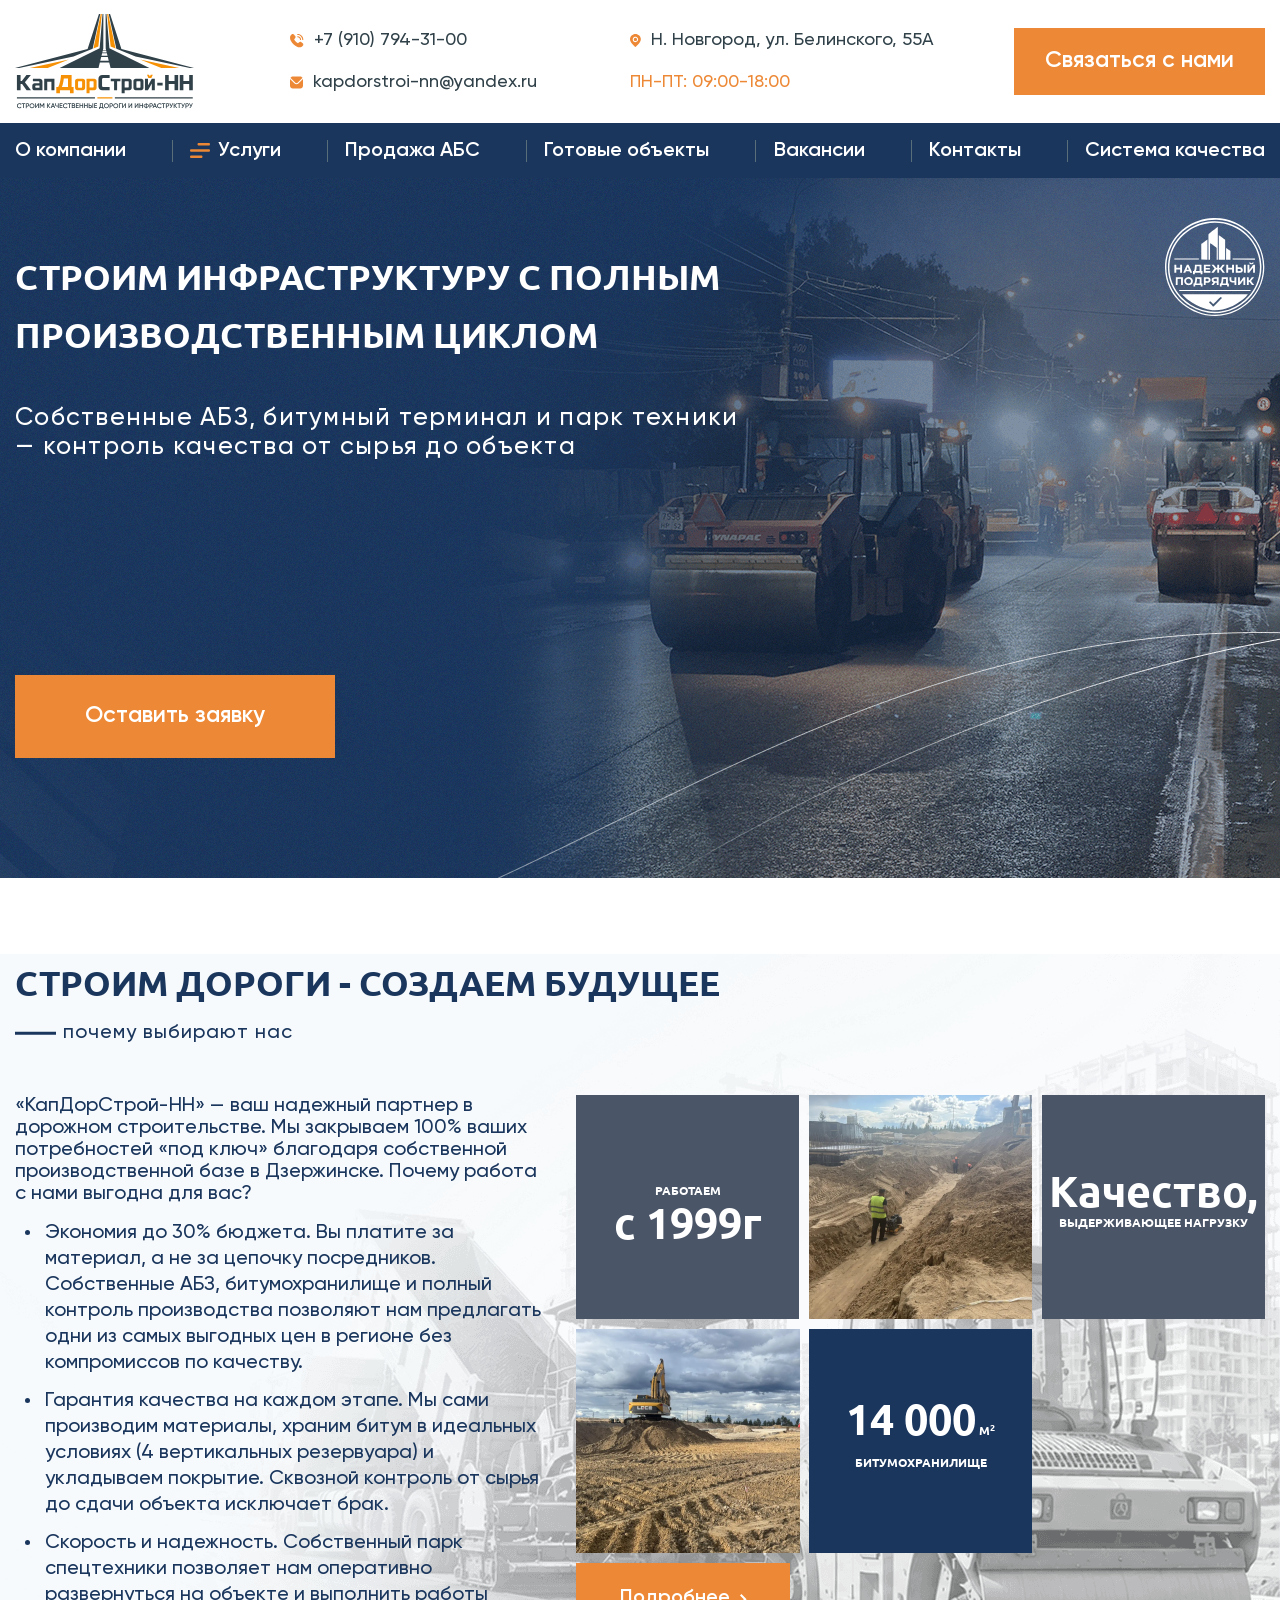
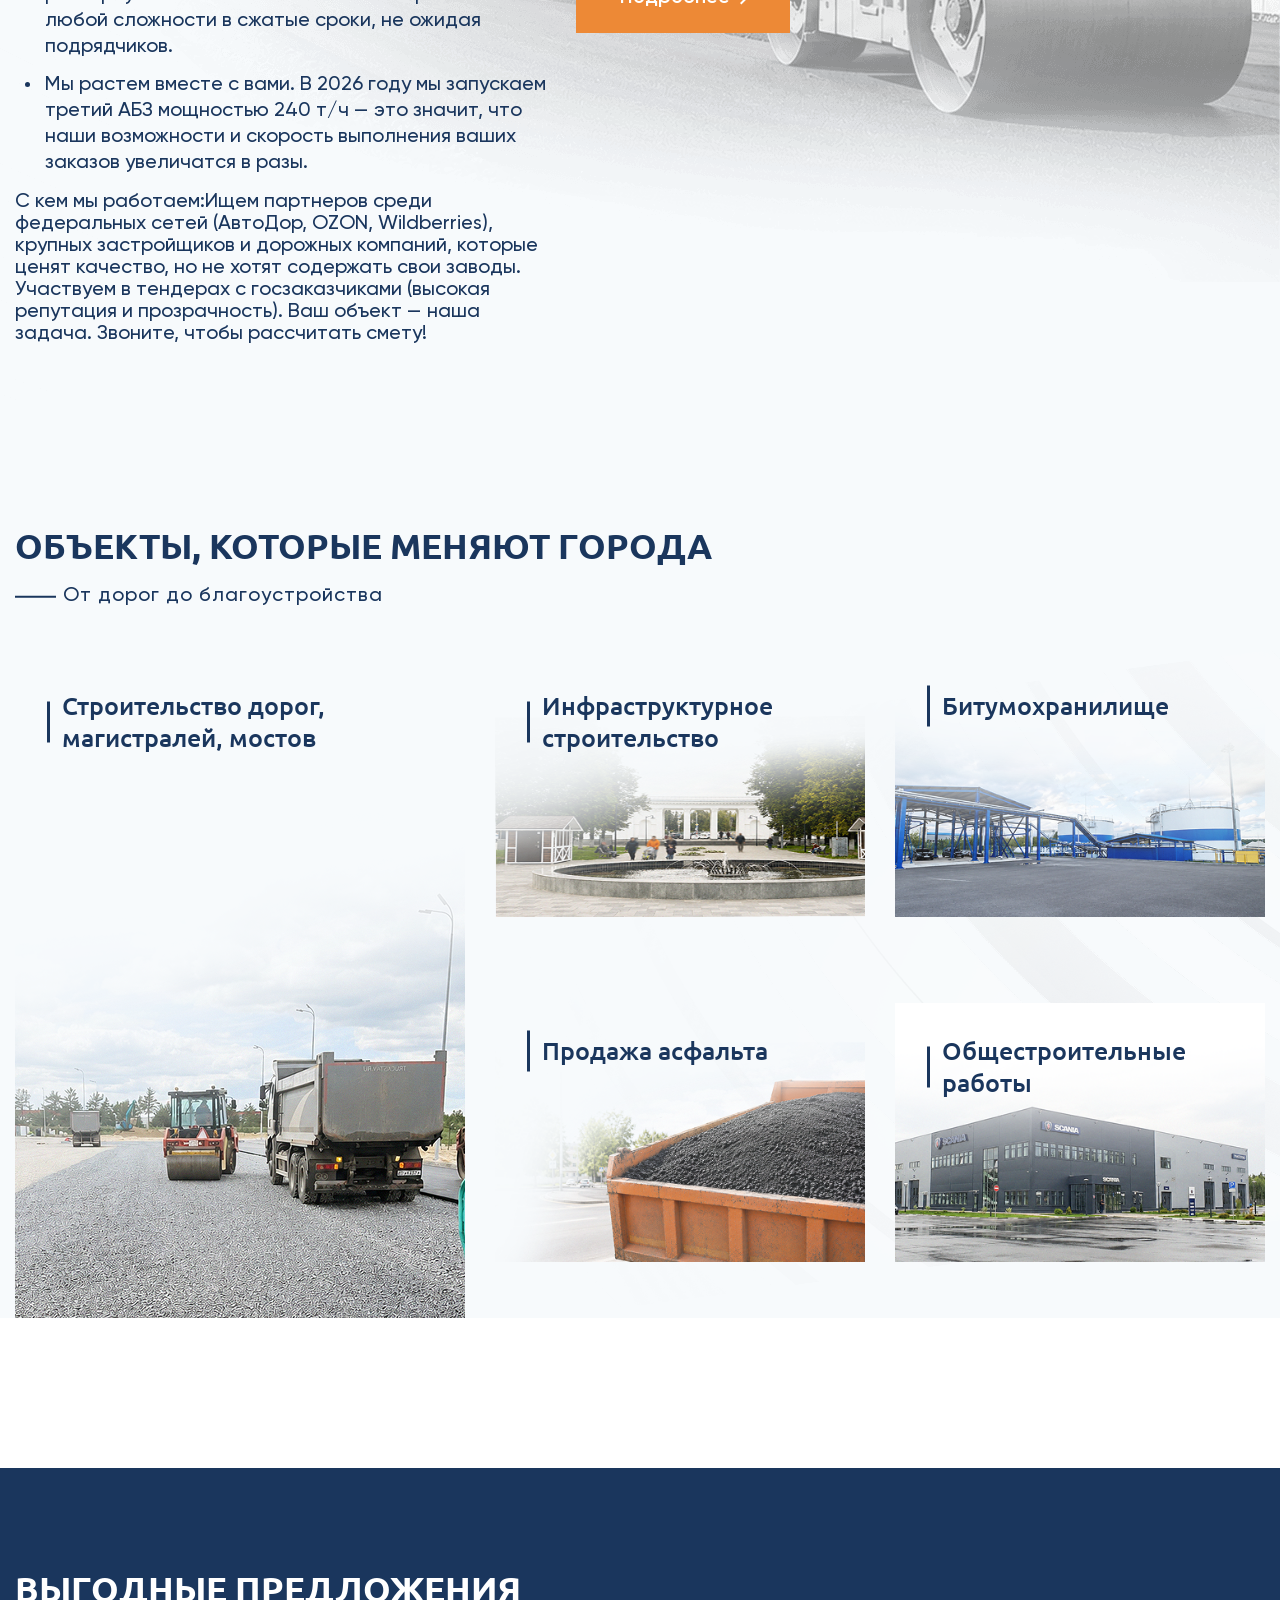
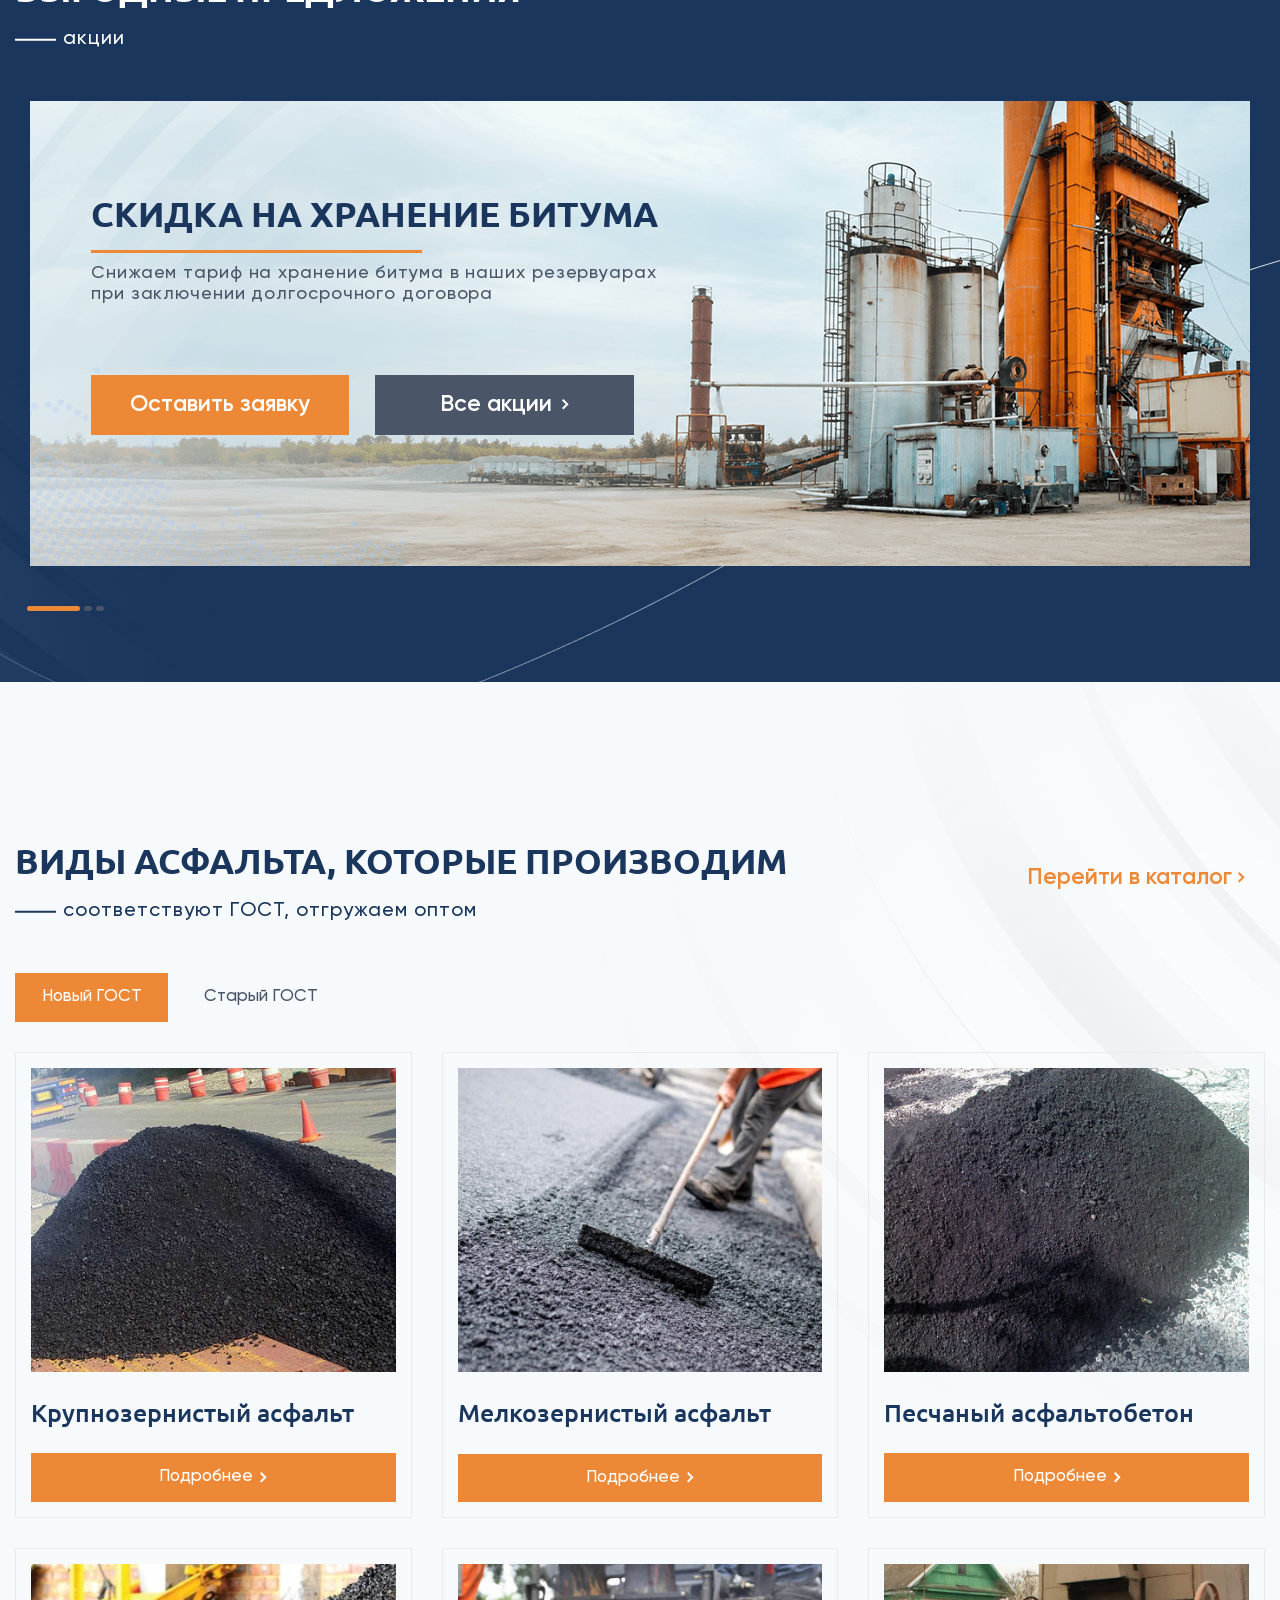
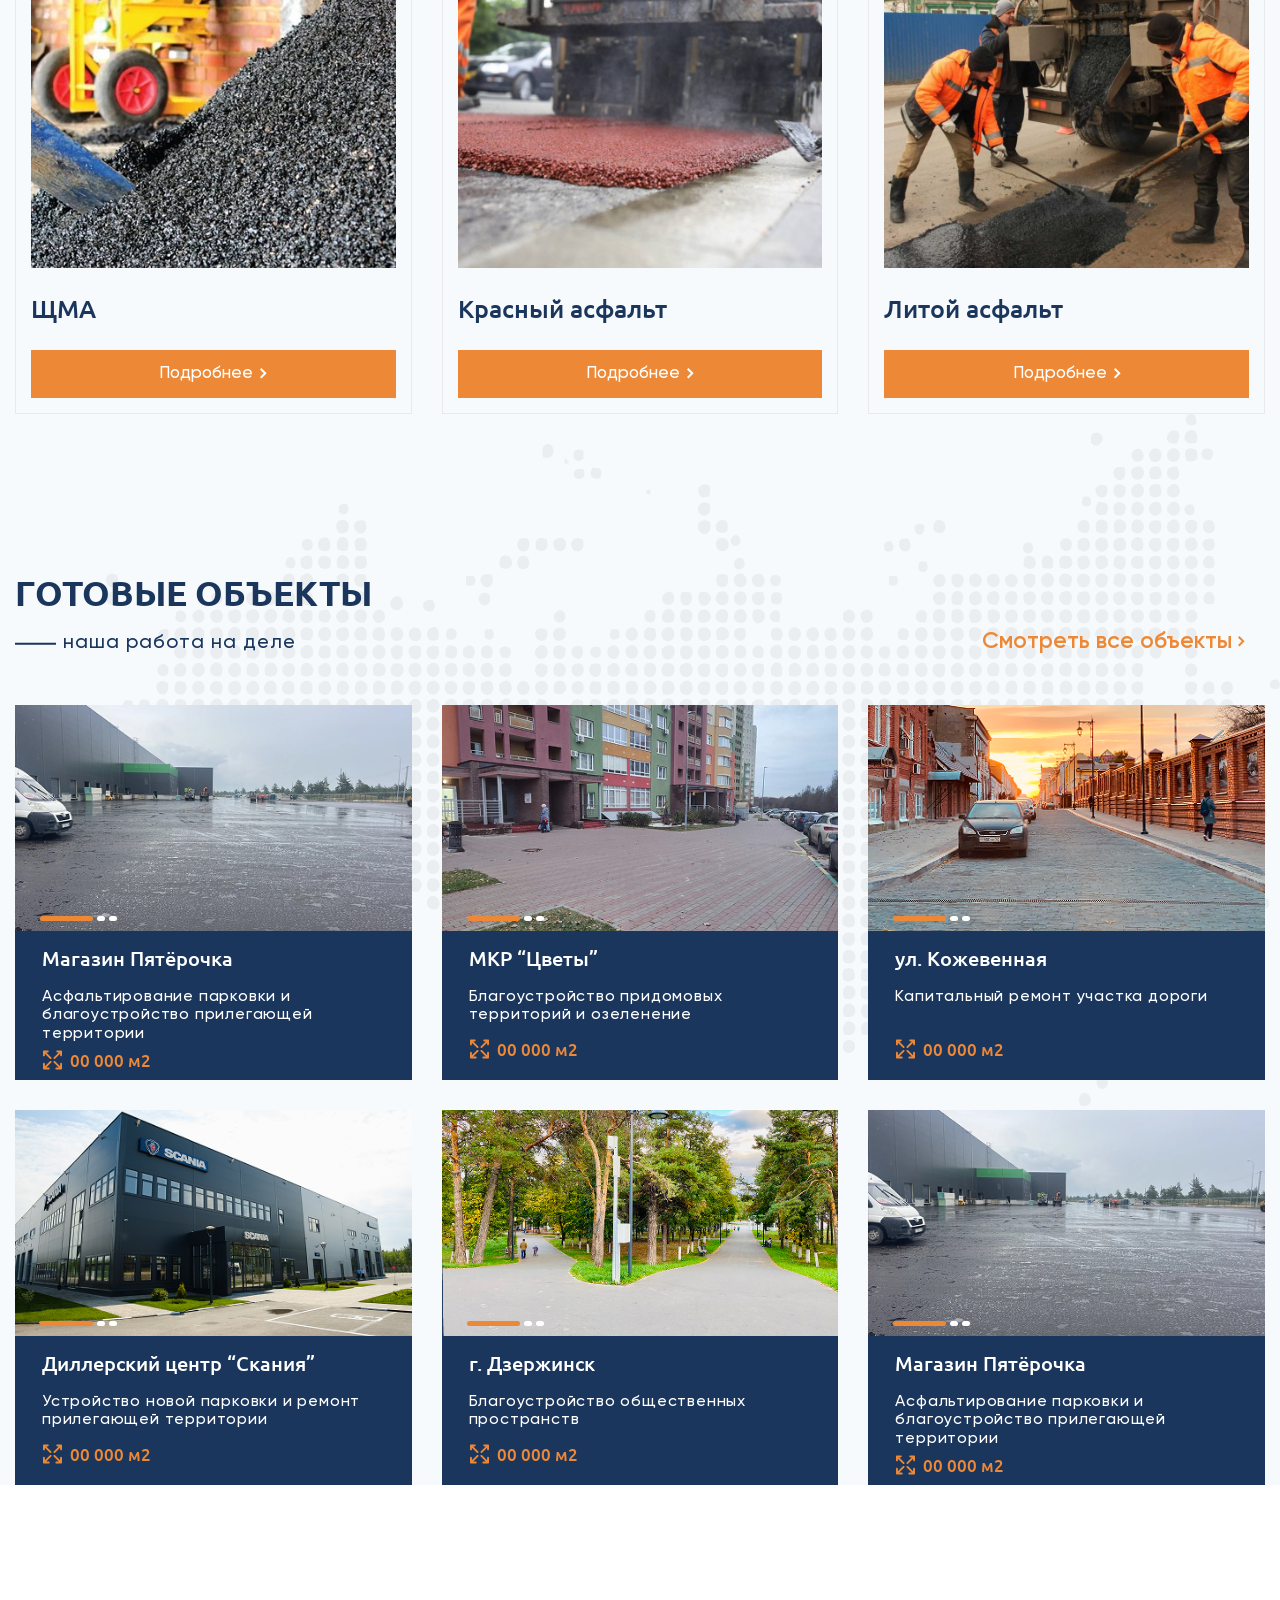
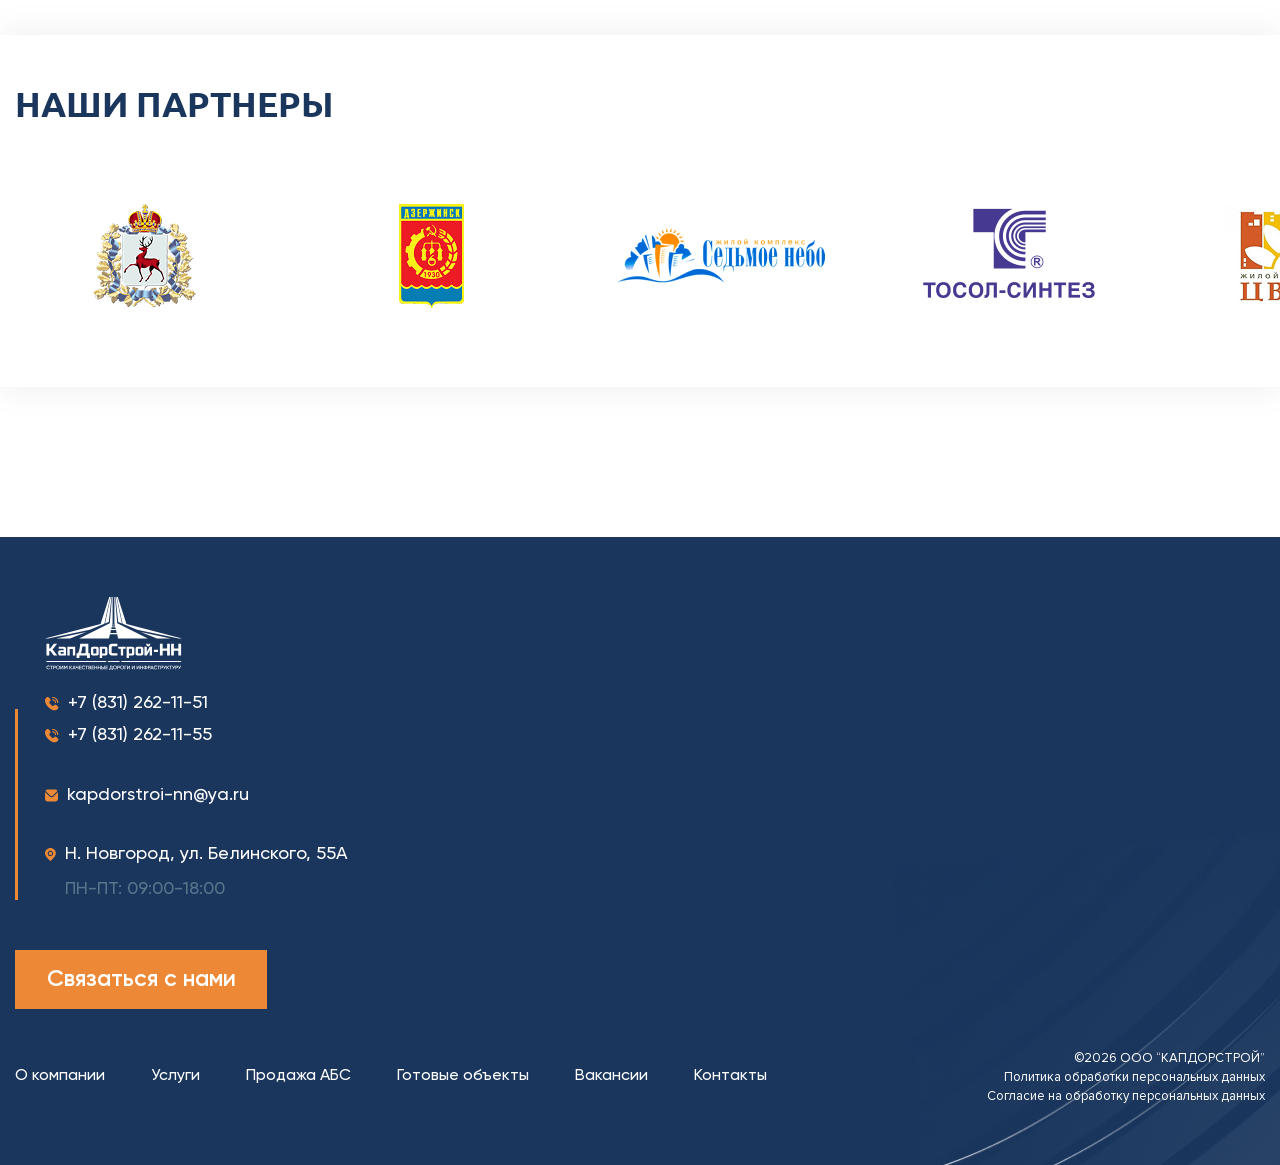
==== index.html @ d2d362d5 "Added switch tabs" ====
<!DOCTYPE html>
<html lang="ru">

<head>
    <meta http-equiv="content-type" content="text/html; charset=utf-8">
    <meta http-equiv="X-UA-Compatible" content="IE=edge">
    <meta name="viewport" content="width=device-width, initial-scale=1">
    <jdoc:include type="head" />
    <!-- <link rel="shortcut icon" type="image/x-icon" href=""> -->
    <link type="text/css" href="css/bootstrap.css" rel="stylesheet">
    <link type="text/css" href="css/normalize.css" rel="stylesheet">
    <link type="text/css" href="css/slick.css" rel="stylesheet">
    <link type="text/css" href="css/style.css" rel="stylesheet">
    <script src="https://ajax.googleapis.com/ajax/libs/jquery/1.11.3/jquery.min.js"></script>
    <script type="text/javascript" src="javascript/slider.js"></script>
    <script type="text/javascript" src="javascript/slick.min.js"></script>
</head>

<body>
    <div class="wrapper">
        <div class="all_cnt">
            <header>
                <div class="headerTop">
                    <div class="container">
                        <div class="headerInner">
                            <div class="headerLeft">
                                <a href="/">
                                    <img src="./images/svg/headerLogo.svg" alt="">
                                </a>
                            </div>

                            <div class="headerRight">
                                <div class="headerContactTabs">
                                    <div class="headerContactTab">
                                        <img src="./images/svg/phone.svg" alt=""> 

                                        <a href="tel:+79107943100">                                        
                                            +7 (910) 794-31-00
                                        </a>
                                    </div>

                                    <div class="headerContactTab">
                                        <img src="./images/svg/mark.svg" alt=""> 
                                        
                                        Н. Новгород, ул. Белинского, 55А
                                    </div>

                                    <div class="headerContactTab">
                                        <img src="./images/svg/email.svg" alt=""> 

                                        <a href="mailto:kapdorstroi-nn@yandex.ru">
                                            kapdorstroi-nn@yandex.ru
                                        </a>
                                    </div>

                                    <div class="headerContactTab headerContactTabTimes">
                                        ПН-ПТ: 09:00-18:00
                                    </div>
                                </div>

                                <div class="headerGetContactBtn">
                                    Связаться с нами
                                </div>
                            </div>
                        </div>
                    </div>
                </div>

                <div class="headerBottom">
                    <div class="container">
                        <div class="headerLinks">
                            <div class="headerLink">
                                <a href="#">О компании</a>
                            </div>
                            
                            <div class="headerLink">
                                <img src="./images/svg/headerNav.svg" alt="">

                                <a href="#">Услуги</a>
                            </div>

                            <div class="headerLink">
                                <a href="#">Продажа АБС</a>
                            </div>

                            <div class="headerLink">
                                <a href="#">Готовые объекты</a>
                            </div>

                            <div class="headerLink">
                                <a href="#">Вакансии</a>
                            </div>

                            <div class="headerLink">
                                <a href="#">Контакты</a>
                            </div>

                            <div class="headerLink">
                                <a href="#">Система качества</a>
                            </div>
                        </div>
                    </div>
                </div>
            </header>

            <main class="main">
                <div class="mainBannerSection">
                    <div class="container">
                        <div class="mainBannerContent">
                            <div class="mainBannerLeft">
                                <div class="mainBannerLeftInfo">
                                    <div class="h1">
                                        Строим инфраструктуру с полным производственным циклом
                                    </div>

                                    <div class="mainBannerDesc">
                                        Собственные АБЗ, битумный терминал и парк техники — контроль качества от сырья до объекта
                                    </div>
                                </div>

                                <div class="mainBannerLeftContact">
                                    <div class="getContactBtn">
                                        Оставить заявку
                                    </div>
                                </div>
                            </div>

                            <div class="mainBannerRight">
                                <img src="./images/svg/reliabilityIcon.svg" alt="">
                            </div>
                        </div>
                    </div>
                </div>

                <div class="buildRoadsSection">
                    <div class="buildRoadsBg">
                        <img src="./images/buildRoadsBg.png" alt="">
                    </div>

                    <div class="container">
                        <div class="buildRoadsInner">
                            <div class="sectionHead">
                                <div class="h2">
                                    Строим дороги - создаем будущее
                                </div>

                                <div class="sectionHeadDesc">
                                    почему выбирают нас
                                </div>
                            </div>

                            <div class="buildRoadsContent">
                                <div class="buildRoadsContentLeft">
                                    <div>
                                        «КапДорСтрой-НН» — ваш надежный партнер в дорожном строительстве. Мы закрываем 100% ваших потребностей «под ключ» благодаря собственной производственной базе в Дзержинске. Почему работа с нами выгодна для вас?
                                    </div>

                                    <ul>
                                        <li>
                                            Экономия до 30% бюджета. Вы платите за материал, а не за цепочку посредников. Собственные АБЗ, битумохранилище и полный контроль производства позволяют нам предлагать одни из самых выгодных цен в регионе без компромиссов по качеству.
                                        </li>
                                        
                                        <li>
                                            Гарантия качества на каждом этапе. Мы сами производим материалы, храним битум в идеальных условиях (4 вертикальных резервуара) и укладываем покрытие. Сквозной контроль от сырья до сдачи объекта исключает брак.
                                        </li>

                                        <li>
                                            Скорость и надежность. Собственный парк спецтехники позволяет нам оперативно развернуться на объекте и выполнить работы любой сложности в сжатые сроки, не ожидая подрядчиков.
                                        </li>

                                        <li>
                                            Мы растем вместе с вами. В 2026 году мы запускаем третий АБЗ мощностью 240 т/ч — это значит, что наши возможности и скорость выполнения ваших заказов увеличатся в разы.
                                        </li>
                                    </ul>

                                    <div>
                                        С кем мы работаем:Ищем партнеров среди федеральных сетей (АвтоДор, OZON, Wildberries), крупных застройщиков и дорожных компаний, которые ценят качество, но не хотят содержать свои заводы. Участвуем в тендерах с госзаказчиками (высокая репутация и прозрачность). Ваш объект — наша задача. Звоните, чтобы рассчитать смету!
                                    </div>
                                </div>

                                <div class="buildRoadsContentRight">
                                    <div class="buildRoadsAdvantageCards">
                                        <div class="buildRoadsAdvantageCard gray">
                                            работаем

                                            <span>с 1999г</span>
                                        </div>

                                        <div class="buildRoadsAdvantageCard gray">
                                            <img src="./images/buildRoadsAdvantageCards/1.png" alt="">
                                        </div>

                                        <div class="buildRoadsAdvantageCard gray">
                                            <span>Качество,</span>
                                            
                                            выдерживающее нагрузку
                                        </div>

                                        <div class="buildRoadsAdvantageCard gray">
                                            <img src="./images/buildRoadsAdvantageCards/2.png" alt="">
                                        </div>

                                        <div class="buildRoadsAdvantageCard blue">
                                            <div class="buildRoadsAdvantageCardTop">
                                                <span>14 000</span>

                                                м<sup>2</sup>
                                            </div>
                                            
                                            <div class="buildRoadsAdvantageCardBottom">
                                                битумохранилище
                                            </div>
                                        </div>
                                    </div>

                                    <div class="buildRoadsDetailsBtn">
                                        Подробнее

                                        <img src="./images/svg/rightArrowWhite.svg" alt="">
                                    </div>
                                </div>
                            </div>
                        </div>
                    </div>
                </div>

                <div class="objectsSection">
                    <div class="objectsBg">
                        <img src="./images/objectsBg.png" alt="">
                    </div>

                    <div class="container">
                        <div class="objectsInner">
                            <div class="sectionHead">
                                <div class="h2">
                                    Объекты, которые меняют города
                                </div>

                                <div class="sectionHeadDesc">
                                    От дорог до благоустройства
                                </div>
                            </div>

                            <div class="objectsContent">
                                <div class="objectsContentLeft">
                                    <div class="objectsCard">
                                        <div class="objectsCardImage">
                                            <img src="./images/objectCards/1.png" alt="">
                                        </div>

                                        <div class="objectsCardTitle">
                                            Строительство дорог, магистралей, мостов
                                        </div>
                                    </div>
                                </div>

                                <div class="objectsContentRight">
                                    <div class="objectsCard">
                                        <div class="objectsCardImage">
                                            <img src="./images/objectCards/2.png" alt="">
                                        </div>

                                        <div class="objectsCardTitle">
                                            Инфраструктурное строительство
                                        </div>
                                    </div>

                                    <div class="objectsCard">
                                        <div class="objectsCardImage">
                                            <img src="./images/objectCards/3.png" alt="">
                                        </div>

                                        <div class="objectsCardTitle">
                                            Битумохранилище
                                        </div>
                                    </div>

                                    <div class="objectsCard">
                                        <div class="objectsCardImage">
                                            <img src="./images/objectCards/4.png" alt="">
                                        </div>

                                        <div class="objectsCardTitle">
                                            Продажа асфальта
                                        </div>
                                    </div>

                                    <div class="objectsCard">
                                        <div class="objectsCardImage">
                                            <img src="./images/objectCards/5.png" alt="">
                                        </div>

                                        <div class="objectsCardTitle">
                                            Общестроительные работы
                                        </div>
                                    </div>
                                </div>
                            </div>
                        </div>
                    </div>
                </div>

                <div class="dealsSection">
                    <div class="container">
                        <div class="dealsSectionInner">
                            <div class="sectionHead">
                                <div class="h2">
                                    Выгодные предложения
                                </div>

                                <div class="sectionHeadDesc">
                                    акции
                                </div>
                            </div>
                        </div>

                        <div class="dealsContent">
                            <div class="dealsSliderWrapper">
                                <div class="dealsSlider">
                                    <div class="dealsCard">
                                        <div class="dealsCardImage">
                                            <img src="./images/dealsCards/1.png" alt="">
                                        </div>

                                        <div class="dealsCardInfo">
                                            <div class="dealsCardTitle">
                                                Скидка на хранение битума
                                            </div>

                                            <div class="dealsCardDesc">
                                                Снижаем тариф на хранение битума в наших резервуарах при заключении долгосрочного договора
                                            </div>

                                            <div class="dealsCardButtons">
                                                <div class="dealsCardGetContactBtn">
                                                    Оставить заявку
                                                </div>

                                                <a href="#" class="dealsCardAllSharesLink">
                                                    Все акции
                                                    <img src="./images/svg/rightArrowWhite.svg" alt="">
                                                </a>
                                            </div>
                                        </div>
                                    </div>

                                    <div class="dealsCard">
                                        <div class="dealsCardImage">
                                            <img src="./images/dealsCards/1.png" alt="">
                                        </div>

                                        <div class="dealsCardInfo">
                                            <div class="dealsCardTitle">
                                                Скидка на хранение битума
                                            </div>

                                            <div class="dealsCardDesc">
                                                Снижаем тариф на хранение битума в наших резервуарах при заключении долгосрочного договора
                                            </div>

                                            <div class="dealsCardButtons">
                                                <div class="dealsCardGetContactBtn">
                                                    Оставить заявку
                                                </div>

                                                <a href="#" class="dealsCardAllSharesLink">
                                                    Все акции
                                                    <img src="./images/svg/rightArrowWhite.svg" alt="">
                                                </a>
                                            </div>
                                        </div>
                                    </div>

                                    <div class="dealsCard">
                                        <div class="dealsCardImage">
                                            <img src="./images/dealsCards/1.png" alt="">
                                        </div>

                                        <div class="dealsCardInfo">
                                            <div class="dealsCardTitle">
                                                Скидка на хранение битума
                                            </div>

                                            <div class="dealsCardDesc">
                                                Снижаем тариф на хранение битума в наших резервуарах при заключении долгосрочного договора
                                            </div>

                                            <div class="dealsCardButtons">
                                                <div class="dealsCardGetContactBtn">
                                                    Оставить заявку
                                                </div>

                                                <a href="#" class="dealsCardAllSharesLink">
                                                    Все акции
                                                    <img src="./images/svg/rightArrowWhite.svg" alt="">
                                                </a>
                                            </div>
                                        </div>
                                    </div>
                                </div>

                                <div class="dealsDots"></div>
                            </div>
                        </div>
                    </div>
                </div>

                <div class="asphaltTypesSection">
                    <div class="asphaltTypesSectionBg">
                        <img src="./images/asphaltTypesSectionBg.png" alt="">
                    </div>

                    <div class="container">
                        <div class="asphaltTypesInner">
                            <div class="sectionHeadFlex">
                                <div class="sectionHeadLeft">
                                    <div class="h2">
                                        Виды асфальта, которые производим
                                    </div>

                                    <div class="sectionHeadDesc">
                                        соответствуют ГОСТ, отгружаем оптом
                                    </div>
                                </div>

                                <div class="sectionHeadRight">
                                    <a href="#" class="goCatalogBtn">
                                        Перейти в каталог

                                        <img src="./images/svg/rightArrowOrange.svg" alt="">
                                    </a>
                                </div>
                            </div>

                            <div class="asphaltTypesContent">
                                <div class="asphaltTypesTabs">
                                    <div class="asphaltTypesTab active" data-tab="1">
                                        Новый ГОСТ
                                    </div>

                                    <div class="asphaltTypesTab" data-tab="2">
                                        Старый ГОСТ
                                    </div>
                                </div>

                                <div class="asphaltTypesCards" data-tab="1">
                                    <div class="asphaltTypesCard">
                                        <div class="asphaltTypesCardImage">
                                            <img src="./images/asphaltTypesCards/1.png" alt="">
                                        </div>

                                        <div class="asphaltTypesCardTitle">
                                            Крупнозернистый асфальт
                                        </div>

                                        <a href="#" class="readMoreLink">
                                            Подробнее

                                            <img src="./images/svg/rightArrowWhite.svg" alt="">
                                        </a>
                                    </div>

                                    <div class="asphaltTypesCard">
                                        <div class="asphaltTypesCardImage">
                                            <img src="./images/asphaltTypesCards/2.png" alt="">
                                        </div>

                                        <div class="asphaltTypesCardTitle">
                                            Мелкозернистый асфальт
                                        </div>

                                        <a href="#" class="readMoreLink">
                                            Подробнее

                                            <img src="./images/svg/rightArrowWhite.svg" alt="">
                                        </a>
                                    </div>

                                    <div class="asphaltTypesCard">
                                        <div class="asphaltTypesCardImage">
                                            <img src="./images/asphaltTypesCards/3.png" alt="">
                                        </div>

                                        <div class="asphaltTypesCardTitle">
                                            Песчаный асфальтобетон
                                        </div>

                                        <a href="#" class="readMoreLink">
                                            Подробнее

                                            <img src="./images/svg/rightArrowWhite.svg" alt="">
                                        </a>
                                    </div>

                                    <div class="asphaltTypesCard">
                                        <div class="asphaltTypesCardImage">
                                            <img src="./images/asphaltTypesCards/4.png" alt="">
                                        </div>

                                        <div class="asphaltTypesCardTitle">
                                            ЩМА
                                        </div>

                                        <a href="#" class="readMoreLink">
                                            Подробнее

                                            <img src="./images/svg/rightArrowWhite.svg" alt="">
                                        </a>
                                    </div>

                                    <div class="asphaltTypesCard">
                                        <div class="asphaltTypesCardImage">
                                            <img src="./images/asphaltTypesCards/5.png" alt="">
                                        </div>

                                        <div class="asphaltTypesCardTitle">
                                            Красный асфальт
                                        </div>

                                        <a href="#" class="readMoreLink">
                                            Подробнее

                                            <img src="./images/svg/rightArrowWhite.svg" alt="">
                                        </a>
                                    </div>

                                    <div class="asphaltTypesCard">
                                        <div class="asphaltTypesCardImage">
                                            <img src="./images/asphaltTypesCards/6.png" alt="">
                                        </div>

                                        <div class="asphaltTypesCardTitle">
                                            Литой асфальт
                                        </div>

                                        <a href="#" class="readMoreLink">
                                            Подробнее

                                            <img src="./images/svg/rightArrowWhite.svg" alt="">
                                        </a>
                                    </div>
                                </div>

                                <div class="asphaltTypesCards" data-tab="2">
                                    <div class="asphaltTypesCard">
                                        <div class="asphaltTypesCardImage">
                                            <img src="./images/asphaltTypesCards/5.png" alt="">
                                        </div>

                                        <div class="asphaltTypesCardTitle">
                                            Красный асфальт
                                        </div>

                                        <a href="#" class="readMoreLink">
                                            Подробнее

                                            <img src="./images/svg/rightArrowWhite.svg" alt="">
                                        </a>
                                    </div>

                                    <div class="asphaltTypesCard">
                                        <div class="asphaltTypesCardImage">
                                            <img src="./images/asphaltTypesCards/6.png" alt="">
                                        </div>

                                        <div class="asphaltTypesCardTitle">
                                            Литой асфальт
                                        </div>

                                        <a href="#" class="readMoreLink">
                                            Подробнее

                                            <img src="./images/svg/rightArrowWhite.svg" alt="">
                                        </a>
                                    </div>

                                    <div class="asphaltTypesCard">
                                        <div class="asphaltTypesCardImage">
                                            <img src="./images/asphaltTypesCards/4.png" alt="">
                                        </div>

                                        <div class="asphaltTypesCardTitle">
                                            ЩМА
                                        </div>

                                        <a href="#" class="readMoreLink">
                                            Подробнее

                                            <img src="./images/svg/rightArrowWhite.svg" alt="">
                                        </a>
                                    </div>

                                    <div class="asphaltTypesCard">
                                        <div class="asphaltTypesCardImage">
                                            <img src="./images/asphaltTypesCards/2.png" alt="">
                                        </div>

                                        <div class="asphaltTypesCardTitle">
                                            Мелкозернистый асфальт
                                        </div>

                                        <a href="#" class="readMoreLink">
                                            Подробнее

                                            <img src="./images/svg/rightArrowWhite.svg" alt="">
                                        </a>
                                    </div>

                                    <div class="asphaltTypesCard">
                                        <div class="asphaltTypesCardImage">
                                            <img src="./images/asphaltTypesCards/3.png" alt="">
                                        </div>

                                        <div class="asphaltTypesCardTitle">
                                            Песчаный асфальтобетон
                                        </div>

                                        <a href="#" class="readMoreLink">
                                            Подробнее

                                            <img src="./images/svg/rightArrowWhite.svg" alt="">
                                        </a>
                                    </div>

                                    <div class="asphaltTypesCard">
                                        <div class="asphaltTypesCardImage">
                                            <img src="./images/asphaltTypesCards/1.png" alt="">
                                        </div>

                                        <div class="asphaltTypesCardTitle">
                                            Крупнозернистый асфальт
                                        </div>

                                        <a href="#" class="readMoreLink">
                                            Подробнее

                                            <img src="./images/svg/rightArrowWhite.svg" alt="">
                                        </a>
                                    </div>
                                </div>
                            </div>
                        </div>
                    </div>
                </div>

                <div class="finishedObjectsSection">
                    <div class="finishedObjectsSectionBg">
                        <img src="./images/finishedObjectsBg.png" alt="">
                    </div>

                    <div class="container">
                        <div class="finishedObjectsInner">
                            <div class="sectionHeadFlex alignFlexEnd">
                                <div class="sectionHeadLeft">
                                    <div class="h2">
                                        Готовые объекты
                                    </div>

                                    <div class="sectionHeadDesc">
                                        наша работа на деле
                                    </div>
                                </div>

                                <div class="sectionHeadRight">
                                    <a href="#" class="goCatalogBtn">
                                        Смотреть все объекты 

                                        <img src="./images/svg/rightArrowOrange.svg" alt="">
                                    </a>
                                </div>
                            </div>

                            <div class="finishedObjectsContent">
                                <div class="finishedObjectsCards">
                                    <div class="finishedObjectsCard">
                                        <div class="finishedObjectsCardSlider">
                                            <div class="finishedObjectsCardSlide">
                                                <div class="finishedObjectsCardImage">
                                                    <img src="./images/finishedObjectsCards/1.png" alt="">
                                                </div>
                                            </div>
                                            <div class="finishedObjectsCardSlide">
                                                <div class="finishedObjectsCardImage">
                                                    <img src="./images/finishedObjectsCards/2.png" alt="">
                                                </div>
                                            </div>
                                            <div class="finishedObjectsCardSlide">
                                                <div class="finishedObjectsCardImage">
                                                    <img src="./images/finishedObjectsCards/3.png" alt="">
                                                </div>
                                            </div>
                                        </div>

                                        <div class="finishedObjectsCardInfo">
                                            <div class="finishedObjectsCardTitle">
                                                Магазин Пятёрочка
                                            </div>
                                            <div class="finishedObjectsCardDesc">
                                                Асфальтирование парковки и благоустройство прилегающей территории
                                            </div>
                                            <div class="finishedObjectsCardSize">
                                                <img src="./images/svg/size.svg" alt="">
                                                00 000 м2
                                            </div>
                                        </div>
                                    </div>

                                    <div class="finishedObjectsCard">
                                        <div class="finishedObjectsCardSlider">
                                            <div class="finishedObjectsCardSlide">
                                                <div class="finishedObjectsCardImage">
                                                    <img src="./images/finishedObjectsCards/2.png" alt="">
                                                </div>
                                            </div>
                                            <div class="finishedObjectsCardSlide">
                                                <div class="finishedObjectsCardImage">
                                                    <img src="./images/finishedObjectsCards/1.png" alt="">
                                                </div>
                                            </div>
                                            <div class="finishedObjectsCardSlide">
                                                <div class="finishedObjectsCardImage">
                                                    <img src="./images/finishedObjectsCards/3.png" alt="">
                                                </div>
                                            </div>
                                        </div>

                                        <div class="finishedObjectsCardInfo">
                                            <div class="finishedObjectsCardTitle">
                                                МКР “Цветы”
                                            </div>
                                            <div class="finishedObjectsCardDesc">
                                                Благоустройство придомовых территорий и озеленение
                                            </div>
                                            <div class="finishedObjectsCardSize">
                                                <img src="./images/svg/size.svg" alt="">
                                                00 000 м2
                                            </div>
                                        </div>
                                    </div>

                                    <div class="finishedObjectsCard hasLink">
                                        <div class="finishedObjectsCardSlider">
                                            <div class="finishedObjectsCardSlide">
                                                <div class="finishedObjectsCardImage">
                                                    <img src="./images/finishedObjectsCards/3.png" alt="">
                                                </div>
                                            </div>
                                            <div class="finishedObjectsCardSlide">
                                                <div class="finishedObjectsCardImage">
                                                    <img src="./images/finishedObjectsCards/1.png" alt="">
                                                </div>
                                            </div>
                                            <div class="finishedObjectsCardSlide">
                                                <div class="finishedObjectsCardImage">
                                                    <img src="./images/finishedObjectsCards/2.png" alt="">
                                                </div>
                                            </div>
                                        </div>

                                        <div class="finishedObjectsCardInfo">
                                            <div class="finishedObjectsCardTitle">
                                                ул. Кожевенная
                                            </div>

                                            <div class="finishedObjectsCardDesc">
                                                Капитальный ремонт участка дороги
                                            </div>

                                            <div class="finishedObjectsCardSize">
                                                <img src="./images/svg/size.svg" alt="">
                                                00 000 м2
                                            </div>

                                            <a href="#" class="finishedObjectsCardMoreLink">
                                                Подробнее

                                                <img src="./images/svg/rightArrowWhite.svg" alt="">
                                            </a>
                                        </div>
                                    </div>

                                    <div class="finishedObjectsCard">
                                        <div class="finishedObjectsCardSlider">
                                            <div class="finishedObjectsCardSlide">
                                                <div class="finishedObjectsCardImage">
                                                    <img src="./images/finishedObjectsCards/4.png" alt="">
                                                </div>
                                            </div>
                                            <div class="finishedObjectsCardSlide">
                                                <div class="finishedObjectsCardImage">
                                                    <img src="./images/finishedObjectsCards/3.png" alt="">
                                                </div>
                                            </div>
                                            <div class="finishedObjectsCardSlide">
                                                <div class="finishedObjectsCardImage">
                                                    <img src="./images/finishedObjectsCards/1.png" alt="">
                                                </div>
                                            </div>
                                        </div>

                                        <div class="finishedObjectsCardInfo">
                                            <div class="finishedObjectsCardTitle">
                                                Диллерский центр “Скания”
                                            </div>
                                            <div class="finishedObjectsCardDesc">
                                                Устройство новой парковки и ремонт прилегающей территории
                                            </div>
                                            <div class="finishedObjectsCardSize">
                                                <img src="./images/svg/size.svg" alt="">
                                                00 000 м2
                                            </div>
                                        </div>
                                    </div>

                                    <div class="finishedObjectsCard">
                                        <div class="finishedObjectsCardSlider">
                                            <div class="finishedObjectsCardSlide">
                                                <div class="finishedObjectsCardImage">
                                                    <img src="./images/finishedObjectsCards/5.png" alt="">
                                                </div>
                                            </div>
                                            <div class="finishedObjectsCardSlide">
                                                <div class="finishedObjectsCardImage">
                                                    <img src="./images/finishedObjectsCards/2.png" alt="">
                                                </div>
                                            </div>
                                            <div class="finishedObjectsCardSlide">
                                                <div class="finishedObjectsCardImage">
                                                    <img src="./images/finishedObjectsCards/4.png" alt="">
                                                </div>
                                            </div>
                                        </div>

                                        <div class="finishedObjectsCardInfo">
                                            <div class="finishedObjectsCardTitle">
                                                г. Дзержинск
                                            </div>
                                            <div class="finishedObjectsCardDesc">
                                                Благоустройство общественных пространств
                                            </div>
                                            <div class="finishedObjectsCardSize">
                                                <img src="./images/svg/size.svg" alt="">
                                                00 000 м2
                                            </div>
                                        </div>
                                    </div>

                                    <div class="finishedObjectsCard">
                                        <div class="finishedObjectsCardSlider">
                                            <div class="finishedObjectsCardSlide">
                                                <div class="finishedObjectsCardImage">
                                                    <img src="./images/finishedObjectsCards/1.png" alt="">
                                                </div>
                                            </div>
                                            <div class="finishedObjectsCardSlide">
                                                <div class="finishedObjectsCardImage">
                                                    <img src="./images/finishedObjectsCards/5.png" alt="">
                                                </div>
                                            </div>
                                            <div class="finishedObjectsCardSlide">
                                                <div class="finishedObjectsCardImage">
                                                    <img src="./images/finishedObjectsCards/2.png" alt="">
                                                </div>
                                            </div>
                                        </div>

                                        <div class="finishedObjectsCardInfo">
                                            <div class="finishedObjectsCardTitle">
                                                Магазин Пятёрочка
                                            </div>
                                            <div class="finishedObjectsCardDesc">
                                                Асфальтирование парковки и благоустройство прилегающей территории
                                            </div>
                                            <div class="finishedObjectsCardSize">
                                                <img src="./images/svg/size.svg" alt="">
                                                00 000 м2
                                            </div>
                                        </div>
                                    </div>
                                </div>
                            </div>
                        </div>
                    </div>
                </div>

                <div class="ourPartnersSection">
                    <div class="container">
                        <div class="ourPartnersInner">
                            <div class="sectionHead">
                                <div class="h2">
                                    Наши партнеры
                                </div>
                            </div>

                            <div class="ourPartnersCards">
                                <div class="ourPartnersCard">
                                    <img src="./images/ourPartnersCards/1.png" alt="">
                                </div>

                                <div class="ourPartnersCard">
                                    <img src="./images/ourPartnersCards/2.png" alt="">
                                </div>

                                <div class="ourPartnersCard">
                                    <img src="./images/ourPartnersCards/3.png" alt="">
                                </div>

                                <div class="ourPartnersCard">
                                    <img src="./images/ourPartnersCards/4.png" alt="">
                                </div>

                                <div class="ourPartnersCard">
                                    <img src="./images/ourPartnersCards/5.png" alt="">
                                </div>
                            </div>
                        </div>
                    </div>
                </div>
            </main>
        </div>

        <footer class="footer">
            <div class="footerInner">
                <div class="container">
                    <div class="footerContent">
                        <div class="footerContentLeft">
                            <div class="footerLogo">
                                <img src="./images/svg/footerLogo.svg" alt="">
                            </div>

                            <div class="footerContacts">
                                <div class="footerContactsNumbers">
                                    <div class="footerContactsNumber">
                                        <img src="./images/svg/phone.svg" alt="">

                                        +7 (831) 262-11-51
                                    </div>

                                    <div class="footerContactsNumber">
                                        <img src="./images/svg/phone.svg" alt="">

                                        +7 (831) 262-11-55
                                    </div>
                                </div>

                                <div class="footerContactsEmail">
                                    <img src="./images/svg/email.svg" alt="">

                                    kapdorstroi-nn@ya.ru
                                </div>

                                <div class="footerContactsPlace">
                                    <div class="footerContactsAddress">
                                        <img src="./images/svg/mark.svg" alt="">

                                        Н. Новгород, ул. Белинского, 55А
                                    </div>

                                    <div class="footerContactsTimes">
                                        ПН-ПТ: 09:00-18:00
                                    </div>
                                </div>
                            </div>              
                            
                            <div class="footerGetContactBtn">
                                Связаться с нами
                            </div>
                        </div>

                        <div class="footerContentRight">
                            <div class="maps fade-in" id="map"></div>
                        </div>
                    </div>

                    <div class="footerCopyright">
                        <div class="footerCopyrightLeft">
                            <div class="footerCopyrightLeftLinks">
                                <a href="#">
                                    О компании
                                </a>

                                <a href="#">
                                    Услуги
                                </a>

                                <a href="#">
                                    Продажа АБС
                                </a>

                                <a href="#">
                                    Готовые объекты
                                </a>

                                <a href="#">
                                    Вакансии
                                </a>

                                <a href="#">
                                    Контакты
                                </a>
                            </div>
                        </div>

                        <div class="footerCopyrightRight">
                            <div class="footerCopyrightRightData">
                                ©2026 ООО “КАПДОРСТРОЙ”
                            </div>

                            <div class="footerCopyrightRightLinks">
                                <a href="#">
                                    Политика обработки персональных данных
                                </a>

                                <a href="#">
                                    Согласие на обработку персональных данных
                                </a>
                            </div>
                        </div>
                    </div>
                </div>
            </div>
        </footer>

    </div>

    <script src="https://api-maps.yandex.ru/2.1/?lang=ru_RU&amp;apikey=6a0a70e3-b1fe-4c23-ab8b-779377082ed2" type="text/javascript"></script>

    <script type="text/javascript" src="javascript/main.js"></script>
</body>

</html>
---- css/style.css ----
@font-face {
    font-family: 'Gilroy';
    src: url('../fonts/Gilroy/Gilroy-Thin_0.ttf') format('truetype');
    font-weight: 100;
    font-style: normal;
    font-display: swap;
}

@font-face {
    font-family: 'Gilroy';
    src: url('../fonts/Gilroy/Gilroy-UltraLight_0.ttf') format('truetype');
    font-weight: 200;
    font-style: normal;
    font-display: swap;
}

@font-face {
    font-family: 'Gilroy';
    src: url('../fonts/Gilroy/Gilroy-Light_0.ttf') format('truetype');
    font-weight: 300;
    font-style: normal;
    font-display: swap;
}

@font-face {
    font-family: 'Gilroy';
    src: url('../fonts/Gilroy/Gilroy-Regular_0.ttf') format('truetype');
    font-weight: 400;
    font-style: normal;
    font-display: swap;
}

@font-face {
    font-family: 'Proxima Nova';
    src: url('../fonts/proxima-nova-regular.ttf') format('truetype');
    font-weight: 400;
    font-style: normal;
    font-display: swap;
}

@font-face {
    font-family: 'Gilroy';
    src: url('../fonts/Gilroy/Gilroy-Medium_0.ttf') format('truetype');
    font-weight: 500;
    font-style: normal;
    font-display: swap;
}

@font-face {
    font-family: 'Ubuntu';
    src: url('../fonts/Ubuntu/Ubuntu-Medium.ttf') format('truetype');
    font-weight: 500;
    font-style: normal;
    font-display: swap;
}

@font-face {
    font-family: 'Gilroy';
    src: url('../fonts/Gilroy/Gilroy-Semibold_0.ttf') format('truetype');
    font-weight: 600;
    font-style: normal;
    font-display: swap;
}

@font-face {
    font-family: 'Gilroy';
    src: url('../fonts/Gilroy/Gilroy-Bold_0.ttf') format('truetype');
    font-weight: 700;
    font-style: normal;
    font-display: swap;
}

@font-face {
    font-family: 'Ubuntu';
    src: url('../fonts/Ubuntu/Ubuntu-Bold.ttf') format('truetype');
    font-weight: 700;
    font-style: normal;
    font-display: swap;
}

:root {
    --black: #304149;
    --white: #FFFFFF;
    --orange: #ED8936;
    --blue: #1A365D;
    --gray: #586E78;
    --bg: #f7fafc;
}

body {
    color: var(--white);
    font-size: 16px;
    font-family: "Gilroy", sans-serif;
    font-weight: 500;
}

body p {
    margin-top: 0;
    margin-bottom: 10px;
}

a {
    color: inherit;
    text-decoration: none;
}

a:hover,
a:focus {
    color: inherit;
    text-decoration: none;
}

.container {
    width: 100%;
    height: 100%;
}

h1, .h1, h2, .h2, h3, .h3 {
    margin-top: 0px;
}

.h1, h1 {
    font-family: 'Ubuntu', sans-serif;
    font-weight: 700;
    font-size: 35px;
    margin-bottom: 40px;
    text-transform: uppercase;
    line-height: 165%;
}

.h2, h2 {
    font-family: 'Ubuntu', sans-serif;
    font-weight: 700;
    font-size: 35px;
    line-height: 165%;
    color: var(--blue);
    text-transform: uppercase;
}

.wrapper {
    max-width: 1920px;
    margin: 0 auto;
    min-height: 100vh;
    position: relative;
    overflow: hidden;
    min-width: 1200px;
    display: flex;
    flex-direction: column;
    justify-content: space-between;
}

.wrapLabel {
    position: relative;
    margin-bottom: 0;
}

.wrapLabel span {
    font-weight: 200;
    padding-left: 25px;
    font-size: 13px;
    display: block;
    position: relative;
}

.wrapLabel span a {
    color: #ef5e07;
}

.wrapLabel span:before {
    position: absolute;
    left: 0;
    width: 16px;
    height: 16px;
    top: calc(50% - 8px);
    content: '';
    background: #fff;
    border: 1px solid #a5a5a5;
    border-radius: 3px;
}

.wrapLabel span:after {
    position: absolute;
    width: 8px;
    height: 8px;
    left: 4px;
    top: calc(50% - 4px);
    content: '';
    background: #dd6a1c;
    border-radius: 2px;
    opacity: 0;
}

.wrapLabel input:checked+span:after {
    opacity: 1;
}

.wrapLabel input {
    width: 10px !important;
    height: 10px !important;
    left: 0 !important;
    top: 0 !important;
    position: absolute !important;
    opacity: 0 !important;
}

.flexSA {
    display: flex;
    justify-content: space-around;
}

.flexSB {
    display: flex;
    justify-content: space-between;
}

.flexCenter {
    display: flex;
    justify-content: center;
}

.flexAI {
    display: flex;
    align-items: center;
}

.flexW {
    display: flex;
    flex-wrap: wrap;
}

.flexColumn {
    display: flex;
    flex-direction: column;
}

.flexStart {
    display: flex;
    justify-content: flex-start;
}

.flexEnd {
    display: flex;
    justify-content: flex-end;
}


/* Главная страница */

/* Шапка */

.headerInner {
    padding: 14px 0px;
    display: flex;
    align-items: center;
    justify-content: space-between;
}

.headerRight {
    display: flex;
    align-items: center;
    gap: 80px;
}

.headerContactTabs {
    display: grid;
    grid-template-columns: repeat(2, 1fr);
    gap: 36px;
    row-gap: 16px;
    color: var(--black);
}

.headerContactTab {
    display: flex;
    align-items: center;
    gap: 10px;
}

.headerContactTab {
    font-size: 18px;
}

.headerContactTabTimes {
    color: var(--orange);
}

.headerGetContactBtn {
    font-weight: 600;
    font-size: 23px;
    display: flex;
    align-items: center;
    justify-content: center;
    background-color: var(--orange);
    padding: 17px 31px;
    cursor: pointer;
    transition: all 0.3s ease;
}


.headerGetContactBtn:hover {
    background-color: var(--black);
}


.headerBottom {
    background-color: var(--blue);
}

.headerLinks {
    padding: 16.5px 0px;
    display: flex;
    align-items: center;
    justify-content: space-between;
}

.headerLink {
    font-weight: 600;
    font-size: 20px;
    line-height: 110%;
    display: flex;
    align-items: center;
    gap: 8px;
    padding-right: 46px;
    border-right: 1px solid var(--gray);
    transition: all 0.3s ease;
}

.headerLink:last-child {
    border-right: none;
    padding-right: 0px;
}

.headerLink:hover {
    color: var(--orange);
}


/* Главный баннер */

.mainBannerSection {
    background-image: url("../images/mainBanner.png");
    background-size: cover;
    background-position: center;
    background-repeat: no-repeat;
    width: 100%;
    max-width: 1920px;
    height: 700px;
    margin: 0 auto;
    display: flex;
    align-items: center;
}

.mainBannerContent {
    display: flex;
    justify-content: space-between;
    width: 100%;
    height: 100%;
}

.mainBannerLeft {
    max-width: 730px;
    width: 100%;
    height: 100%;
    display: flex;
    flex-direction: column;
    justify-content: space-between;
    padding-top: 70px;
    padding-bottom: 120px;
}

.mainBannerRight {
    padding-top: 40px;
}

.mainBannerDesc {
    font-weight: 500;
    font-size: 25px;
    line-height: 117%;
    letter-spacing: 0.05em;
}

.getContactBtn {
    cursor: pointer;
    max-width: 320px;
    width: 100%;
    display: flex;
    align-items: center;
    justify-content: center;
    background-color: var(--orange);
    padding: 25px 70px;
    font-size: 23px;
    font-weight: 600;
    transition: all 0.3s ease;
}

.getContactBtn:hover {
    background-color: var(--black);
}




/* Секция "Строим дороги - создаем будущее" */

.buildRoadsSection {
    margin-top: 76px;
    position: relative;
    z-index: 1;
    background-color: var(--bg);
}

.buildRoadsInner {
    position: relative;
    z-index: 2;
}

.buildRoadsBg {
    position: absolute;
    top: 0;
    right: 0;
    pointer-events: none;
}

.sectionHeadDesc {
    position: relative;
    padding-left: 48px;
    font-family: 'Gilroy', sans-serif;
    font-weight: 500;
    font-size: 20px;
    color: var(--blue);
    line-height: 117%;
    letter-spacing: 0.05em;
}

.sectionHeadDesc::before {
    content: '';
    position: absolute;
    left: 0;
    top: 50%;
    transform: translateY(-50%);
    width: 41px;
    height: 2.5px;
    background-color: var(--blue);
}

.buildRoadsContent {
    padding-top: 50px;
    display: grid;
    grid-template-columns: minmax(0px, 690px) auto;
    gap: 30px;
}

.buildRoadsContentLeft {
    color: var(--blue);
    font-size: 20px;
    font-weight: 500;
    line-height: 110%;
}

.buildRoadsContentLeft ul {
    padding: 15px 0px;
    list-style: none;
    display: flex;
    flex-direction: column;
    gap: 12px;
    padding-left: 10px;
}

.buildRoadsContentLeft ul li {
    position: relative;
    padding-left: 20px;
    font-size: 20px;
    font-weight: 500;
    line-height: 130%;
    color: var(--blue);
}

.buildRoadsContentLeft ul li::before {
    content: '';
    position: absolute;
    left: 0;
    top: 10px;
    width: 5px;
    height: 5px;
    background-color: var(--blue);
    border-radius: 50%;
    flex-shrink: 0;
}

.buildRoadsContentLeft ul li::marker {
    display: none;
}

.buildRoadsAdvantageCards {
    display: grid;
    grid-template-columns: repeat(3, 1fr);
    gap: 10px;
}

.buildRoadsAdvantageCard {
    display: flex;
    flex-direction: column;
    align-items: center;
    justify-content: center;
    gap: 12px;
    font-family: 'Ubuntu', sans-serif;
    font-weight: 700;
    font-size: 12px;
    color: var(--white);
    line-height: 165%;
    text-transform: uppercase;
}

.buildRoadsAdvantageCard span {
    font-size: 43px;
    text-transform: none;
}

.buildRoadsAdvantageCard.gray {
    background-color: #4A5568;
    padding: 0px 10px;
    width: 223px;
    height: 224px;
    box-sizing: border-box;
}

.buildRoadsAdvantageCard.blue {
    background-color: #1A365D;
    padding: 0px 10px;
    width: 223px;
    height: 224px;
    box-sizing: border-box;
}

.buildRoadsDetailsBtn {
    cursor: pointer;
    margin-top: 10px;
    padding: 20.5px 0px;
    max-width: 214px;
    width: 100%;
    display: flex;
    align-items: center;
    justify-content: center;
    gap: 10px;
    font-size: 20px;
    font-weight: 600;
    background-color: var(--orange);
    transition: all 0.3s ease;
}

.buildRoadsDetailsBtn:hover {
    background-color: var(--black);
}

.buildRoadsDetailsBtn img {
    padding-top: 3px;
}




/* Секция "Объекты, которые меняют города" */

.objectsSection {
    padding-top: 172px;
    position: relative;
    background-color: var(--bg);
}

.objectsBg {
    position: absolute;
    bottom: 0;
    right: 0;
    z-index: 1;
}

.objectsInner {
    position: relative;
    z-index: 2;
}

.objectsContent {
    padding-top: 50px;
    display: grid;
    grid-template-columns: minmax(400px, 450px) 1fr;
    gap: 30px;
    width: 100%;
    max-width: 1440px;
    margin: 0 auto;
}

.objectsContentLeft {
    display: flex;
    flex-direction: column;
}

.objectsContentRight {
    display: grid;
    grid-template-columns: repeat(2, 1fr);
    gap: 30px;
}

.objectsCard {
    position: relative;
    width: 100%;
    overflow: hidden;
    cursor: pointer;
    transition: transform 0.4s cubic-bezier(0.25, 0.46, 0.45, 0.94), box-shadow 0.4s ease;
}

.objectsCard:hover {
    transform: translateY(-4px);
    box-shadow: 0 8px 25px rgba(0, 0, 0, 0.12);
    z-index: 10;
}

.objectsCardImage {
    width: 100%;
    height: 100%;
}

.objectsCardImage img {
    display: block;
    width: 100%;
    height: 100%;
    object-fit: cover;
}

.objectsCardTitle {
    position: absolute;
    top: 32px;
    left: 32px;
    z-index: 2;
    max-width: 300px;
    width: 100%;
    font-family: 'Ubuntu', sans-serif;
    font-weight: 500;
    font-size: 25px;
    line-height: 126%;
    color: var(--blue);
    padding-left: 15px;
}

.objectsCardTitle::before {
    content: '';
    position: absolute;
    left: 0;
    top: 50%;
    transform: translateY(-50%);
    width: 2.5px;
    height: 41px;
    background-color: var(--blue);
}

.objectsContentLeft .objectsCard {
    max-width: 450px;
    aspect-ratio: 450 / 660;
}

.objectsContentRight .objectsCard {
    max-width: 450px;
    aspect-ratio: 450 / 315;
}




/* Секция "Выгодные предложения" */

.dealsSection {
    margin-top: 150px;
    background-image: url("../images/dealsSectionBg.png");
    background-size: cover;
    background-position: center;
    background-repeat: no-repeat;
    width: 100%;
    max-width: 1920px;
    height: 814px;
    display: flex;
    align-items: center;
}

.dealsSectionInner {
    padding: 92px 0px 50px 0px;
}

.dealsSection .h2,
.dealsSection h2 {
    color: var(--white);
}

.dealsSection .sectionHeadDesc {
    color: var(--white);
}

.dealsSection .sectionHeadDesc::before {
    content: '';
    position: absolute;
    left: 0;
    top: 50%;
    transform: translateY(-50%);
    width: 41px;
    height: 2.5px;
    background-color: var(--white);
}

.dealsSliderWrapper {
    max-width: 1410px;
    width: 100%;
    margin: 0 auto;
}

.dealsCard {
    position: relative;
    width: 1410px;
    min-height: 465px;
    overflow: hidden;
}

.dealsCardImage {
    position: absolute;
    top: 0;
    left: 0;
    width: 100%;
    height: 100%;
    z-index: 1;
}

.dealsCardImage img {
    width: 100%;
    height: 100%;
    object-fit: cover;
}

.dealsCardInfo {
    max-width: 630px;
    width: 100%;
    padding-top: 84px;
    padding-left: 61px;
    position: relative;
    z-index: 2;
}

.dealsCardTitle {
    color: var(--blue);
    font-family: 'Ubuntu', sans-serif;
    font-weight: 700;
    font-size: 35px;
    line-height: 165%;
    text-transform: uppercase;
    position: relative;
    padding-bottom: 10px;
}

.dealsCardTitle::after {
    content: '';
    position: absolute;
    left: 0;
    bottom: 0;
    width: 331px;
    height: 3px;
    background-color: var(--orange);
}

.dealsCardDesc {
    padding-top: 10px;
    font-family: 'Gilroy';
    font-weight: 500;
    font-size: 18px;
    line-height: 117%;
    letter-spacing: 0.05em;
    color: #4A5568;
}

.dealsCardButtons {
    margin-top: 70px;
    display: flex;
    align-items: center;
    gap: 26px;
}

.dealsCardGetContactBtn,
.dealsCardAllSharesLink {
    display: flex;
    align-items: center;
    justify-content: center;
    gap: 10px;
    font-family: "Gilroy", sans-serif;
    font-weight: 600;
    font-size: 23px;
    line-height: 110%;
}

.dealsCardGetContactBtn {
    background-color: var(--orange);
    padding: 17px 39px;
    cursor: pointer;
    transition: all 0.3s ease;
}

.dealsCardGetContactBtn:hover {
    background-color: var(--black);
}

.dealsCardAllSharesLink {
    background-color: #4A5568;
    padding: 17px 65px;
    cursor: pointer;
    transition: all 0.3s ease;
}

.dealsCardAllSharesLink:hover {
    background-color: var(--black);
}

.dealsSlider .slick-track {
    display: flex;
}

.dealsSlider .slick-slide {
    height: auto;
    margin: 0 15px;
}

.dealsDots {
    display: flex;
    justify-content: flex-start;
    gap: 12px;
    margin-top: 40px;
    padding-left: 12px;
}

.dealsDots .slick-dots {
    display: flex;
    align-items: center;
    gap: 4px;
}

.dealsDots button {
    display: block;
    width: 8px;
    height: 5px;
    padding: 0;
    border: none;
    border-radius: 10px;
    background-color: #4A5568;
    cursor: pointer;
    font-size: 0;
    transition: all 0.3s ease;
}

.dealsDots .slick-active button {
    width: 53px;
    background-color: var(--orange);
}

.dealsSlider .slick-list {
    overflow: visible;
}

.dealsSlider .slick-slide {
    height: auto;
    margin: 0 15px;
    pointer-events: none;
}

.dealsSlider .slick-slide.slick-active {
    pointer-events: auto;
}

.dealsSlider .slick-slide.slick-active.slick-current {
    pointer-events: auto;
}




/* Секция "Виды асфальта, которые производим" */

.asphaltTypesSection {
    padding-top: 150px;
    position: relative;
    background-color: var(--bg);
}

.asphaltTypesSectionBg {
    position: absolute;
    top: 0;
    right: 0;
    z-index: 1;
}

.asphaltTypesInner {
    position: relative;
    z-index: 2;
}

.sectionHeadFlex {
    display: flex;
    align-items: center;
    justify-content: space-between;
}

.sectionHeadFlex.alignFlexEnd {
    align-items: flex-end;
}

.goCatalogBtn {
    font-family: 'Gilroy', sans-serif;
    font-weight: 600;
    font-size: 23px;
    line-height: 110%;
    color: var(--orange);
    transition: all 0.3s ease;
    padding: 20.5px;
}

.goCatalogBtn:hover {
    color: var(--orange);
    background-color: var(--black);
}


.asphaltTypesTabs {
    padding-top: 50px;
    display: flex;
    align-items: center;
    gap: 9px;
}

.asphaltTypesTab {
    padding: 15px 26.5px;
    font-family: 'Gilroy', sans-serif;
    font-weight: 500;
    font-size: 17px;
    line-height: 110%;
    color: #4A5568;
    cursor: pointer;
}

.asphaltTypesTab.active {
    background-color: var(--orange);
    color: var(--white);
}

.asphaltTypesCards {
    padding-top: 30px;
    display: grid;
    grid-template-columns: repeat(3, 1fr);
    gap: 30px;
}

.asphaltTypesCard {
    display: flex;
    flex-direction: column;
    gap: 25px;
    border: 1px solid #EAEAEA;
    padding: 15px;
}

.asphaltTypesCardImage {
    width: 100%;
}

.asphaltTypesCardImage img {
    display: block;
    width: 100%;
    height: auto;
    object-fit: cover;
}

.asphaltTypesCardTitle {
    font-family: 'Ubuntu', sans-serif;
    font-weight: 500;
    font-size: 25px;
    line-height: 126%;
    color: var(--blue);
}

.readMoreLink {
    padding: 15px 0px;
    display: flex;
    align-items: center;
    justify-content: center;
    gap: 7px;
    font-family: 'Gilroy', sans-serif;
    font-weight: 500;
    font-size: 17px;
    line-height: 110%;
    color: var(--white);
    background-color: var(--orange);
    width: 100%;
    box-sizing: border-box;
    transition: all 0.3s ease;
}


.readMoreLink:hover {
    background-color: var(--black);
}


/* Секция "Готовые объекты" */

.finishedObjectsSection {
    position: relative;
    padding-top: 150px;
    background-color: var(--bg);
} 

.finishedObjectsSectionBg {
    position: absolute;
    top: 0;
    right: 0;
    z-index: 1;
}

.finishedObjectsInner {
    position: relative;
    z-index: 2;
}

.finishedObjectsCards {
    padding-top: 50px;
    display: grid;
    grid-template-columns: repeat(3, 1fr);
    gap: 30px;
    align-items: stretch;
}

.finishedObjectsCard {
    max-width: 100%;
    height: 375px;
    display: flex;
    flex-direction: column;
    overflow: hidden;
    background: var(--blue);
    cursor: pointer;
    position: relative;
}

.finishedObjectsCardInfo {
    background-color: var(--blue);
    padding: 15px 27px;
    height: 149px;
    flex-shrink: 0;
    box-sizing: border-box;
    display: flex;
    flex-direction: column;
    justify-content: flex-start;
    gap: 6px;
    position: relative;
    z-index: 2;
}

.finishedObjectsCard.hasLink .finishedObjectsCardInfo {
    padding-bottom: 15px;
}

.finishedObjectsCard.hasLink .finishedObjectsCardMoreLink {
    font-family: 'Gilroy';
    font-weight: 600;
    font-size: 20px;
    max-width: 214px;
    width: 100%;
    display: flex;
    align-items: center;
    justify-content: center;
    gap: 10px;
    background-color: var(--orange);
    transition: all 0.5s cubic-bezier(0.25, 0.46, 0.45, 0.94);
    flex-shrink: 0;
    opacity: 0;
    transform: translateY(10px);
    max-height: 0;
    padding: 0;
    margin: 0;
    overflow: hidden;
    visibility: hidden;
    pointer-events: none;
}

.finishedObjectsCard.hasLink:hover .finishedObjectsCardMoreLink {
    opacity: 1;
    transform: translateY(0);
    max-height: 49px;
    padding: 13.5px 0px;
    margin-top: 8px;
    visibility: visible;
    pointer-events: auto;
}

.finishedObjectsCard.hasLink .finishedObjectsCardMoreLink:hover {
    background-color: var(--black);
}

.finishedObjectsCard.hasLink .finishedObjectsCardMoreLink img {
    padding-top: 2px;
    transition: transform 0.3s ease;
}

.finishedObjectsCard.hasLink .finishedObjectsCardInfo {
    transition: transform 0.5s cubic-bezier(0.25, 0.46, 0.45, 0.94), 
                padding 0.5s ease;
    transform: translateY(0);
}

.finishedObjectsCard.hasLink:hover .finishedObjectsCardInfo {
    transform: translateY(-57px);
    padding: 15px 27px 20px;
}

.finishedObjectsCard.hasLink .finishedObjectsCardTitle {
    transition: padding-bottom 0.4s ease;
}

.finishedObjectsCard.hasLink:hover .finishedObjectsCardTitle {
    padding-bottom: 4px;
}

.finishedObjectsCard.hasLink .finishedObjectsCardSlider .slick-dots {
    transition: transform 0.5s cubic-bezier(0.25, 0.46, 0.45, 0.94);
}

.finishedObjectsCard.hasLink:hover .finishedObjectsCardSlider .slick-dots {
    transform: translateY(-70px);
}

.finishedObjectsCard:not(.hasLink):hover .finishedObjectsCardInfo {
    transform: translateY(0);
    padding: 15px 27px;
}

.finishedObjectsCard:not(.hasLink):hover .finishedObjectsCardTitle {
    padding-bottom: 10px;
}

.finishedObjectsCard:not(.hasLink):hover .finishedObjectsCardSlider .slick-dots {
    transform: translateY(0);
}

.finishedObjectsCardSlider {
    position: relative;
    width: 100%;
    height: 226px;
    flex-shrink: 0;
    overflow: hidden;
    z-index: 1;
}

.finishedObjectsCardSlider .slick-track {
    display: flex;
    height: 100% !important;
}

.finishedObjectsCardSlider .slick-slide {
    height: 226px;
}

.finishedObjectsCardSlider .slick-list {
    height: 226px !important;
}

.finishedObjectsCardSlide {
    outline: none;
    height: 226px;
}

.finishedObjectsCardImage {
    width: 100%;
    height: 226px;
    overflow: hidden;
}

.finishedObjectsCardImage img {
    display: block;
    width: 100%;
    height: 100%;
    object-fit: cover;
    object-position: center top;
}

.finishedObjectsCardTitle {
    padding-bottom: 10px;
    font-family: 'Ubuntu', sans-serif;
    font-weight: 500;
    font-size: 20px;
    line-height: 126%;
}

.finishedObjectsCardDesc {
    font-family: 'Gilroy', sans-serif;
    font-weight: 500;
    font-size: 16px;
    line-height: 117%;
    letter-spacing: 0.05em;
    flex: 0 0 auto;
    min-height: 45px;
}

.finishedObjectsCardSize {
    display: flex;
    align-items: center;
    gap: 8px;
    font-family: 'Ubuntu', sans-serif;
    font-weight: 500;
    font-size: 17px;
    line-height: 126%;
    color: var(--orange);
    flex-shrink: 0;
}

.finishedObjectsCardSize img {
    width: 20px;
    height: 20px;
}

.finishedObjectsCardSlider .slick-arrow {
    position: absolute;
    top: 50%;
    transform: translateY(-50%);
    z-index: 10;
    width: 32px;
    height: 32px;
    border: none;
    border-radius: 50%;
    background: rgba(255, 255, 255, 0.85);
    cursor: pointer;
    font-size: 0;
    transition: all 0.3s ease;
    box-shadow: 0 2px 10px rgba(0, 0, 0, 0.15);
}

.finishedObjectsCardSlider .slick-arrow:hover {
    background: rgba(255, 255, 255, 1);
    box-shadow: 0 4px 15px rgba(0, 0, 0, 0.25);
}

.finishedObjectsCardSlider .slick-prev {
    left: 8px;
}

.finishedObjectsCardSlider .slick-prev::before {
    content: '‹';
    font-size: 24px;
    color: #333;
    line-height: 1;
}

.finishedObjectsCardSlider .slick-next {
    right: 8px;
}

.finishedObjectsCardSlider .slick-next::before {
    content: '›';
    font-size: 24px;
    color: #333;
    line-height: 1;
}

.finishedObjectsCardSlider .slick-dots {
    display: flex !important;
    align-items: center;
    gap: 4px;
    position: absolute;
    bottom: 10px;
    left: 25px;
    z-index: 10;
    margin: 0;
    padding: 0;
    list-style: none;
}

.finishedObjectsCardSlider .slick-dots li {
    display: inline-block;
    margin: 0;
    padding: 0;
    width: auto;
    height: auto;
}

.finishedObjectsCardSlider .slick-dots button {
    display: block;
    width: 8px;
    height: 5px;
    padding: 0;
    border: none;
    border-radius: 10px;
    background-color: var(--white);
    cursor: pointer;
    font-size: 0;
    transition: all 0.3s ease;
}

.finishedObjectsCardSlider .slick-dots .slick-active button {
    width: 53px;
    background-color: var(--orange);
}

.finishedObjectsCardSlider .slick-dots button:hover {
    background-color: var(--white);
}

.finishedObjectsCardSlider .slick-dots .slick-active button:hover {
    background-color: var(--orange);
}
/* 
@media (max-width: 1024px) {
    .finishedObjectsCards {
        grid-template-columns: repeat(2, 1fr);
        justify-items: center;
    }
    
    .finishedObjectsCard {
        width: 100%;
        max-width: 450px;
        height: 375px;
    }

    .finishedObjectsCard.hasLink:hover .finishedObjectsCardInfo {
        transform: translateY(-60px);
        padding: 15px 27px 18px;
    }

    .finishedObjectsCard.hasLink:hover .finishedObjectsCardSlider .slick-dots {
        transform: translateY(-60px);
    }
}

@media (max-width: 768px) {
    .finishedObjectsCards {
        grid-template-columns: 1fr;
        gap: 20px;
        justify-items: center;
    }
    
    .finishedObjectsSection {
        padding-top: 80px;
    }
    
    .finishedObjectsCard {
        width: 100%;
        max-width: 450px;
        height: 375px;
    }

    .finishedObjectsCard.hasLink:hover .finishedObjectsCardInfo {
        transform: translateY(-55px);
        padding: 10px 16px 14px;
    }

    .finishedObjectsCard.hasLink:hover .finishedObjectsCardSlider .slick-dots {
        transform: translateY(-55px);
    }
    
    .finishedObjectsCardInfo {
        padding: 10px 16px;
        height: 149px;
    }

    .finishedObjectsCard.hasLink .finishedObjectsCardInfo {
        padding: 10px 16px;
    }
    
    .finishedObjectsCardTitle {
        font-size: 15px;
    }

    .finishedObjectsCardDesc {
        font-size: 13px;
    }
    
    .finishedObjectsCardSize {
        font-size: 15px;
    }

    .finishedObjectsCardMoreLink {
        font-size: 16px;
        max-width: 180px;
    }

    .finishedObjectsCard.hasLink:hover .finishedObjectsCardMoreLink {
        padding: 11px 0px;
    }
} */

/* Секция "Наши Партнеры" */

.ourPartnersSection {
    background-color: var(--white);
    margin-top: 150px;
    margin-bottom: 150px;
    position: relative;
    z-index: 2;
    
    box-shadow: 0px -10px 30px rgba(0, 0, 0, 0.04), 
                0px 10px 30px rgba(0, 0, 0, 0.04);
}

.ourPartnersInner {
    padding: 40px 0px 68px 0px;
}
    
.ourPartnersCards {
    padding-top: 50px;
    display: grid;
    grid-template-columns: repeat(5, 1fr);
    gap: 30px;
}



/* Footer */

.footerInner {
    background-image: url("../images/footerBg.png");
    background-repeat: no-repeat;
    background-position: 100% 100%; 
    background-size: cover;
}

.footerContent {
    padding: 60px 0px 40px 0px;
    display: grid;
    grid-template-columns: minmax(330px, 463px) 1fr;
    gap: 30px;
}

.footerLogo {
    padding-left: 30px;
    padding-bottom: 24px;
}

.footerContacts {
    position: relative;
    padding-left: 30px;
    margin-bottom: 50px;
}

.footerContacts::before {
    content: '';
    position: absolute;
    left: 0;
    bottom: 0;
    width: 2.5px;
    height: 191px;
    background-color: var(--orange);
}

.footerContactsNumbers {
    padding-bottom: 40px;
    display: flex;
    flex-direction: column;
    gap: 12px;
}

.footerContactsNumber,
.footerContactsEmail,
.footerContactsAddress {
    display: flex;
    align-items: center;
    gap: 9px;
    font-family: 'Gilroy', sans-serif;
    font-weight: 500;
    font-size: 18px;
    line-height: 110%;
    color: var(--white);
}

.footerContactsPlace {
    padding-top: 39px;
    display: flex;
    flex-direction: column;
    gap: 16px;
}

.footerContactsTimes {
    padding-left: 20px;
    font-family: 'Gilroy', sans-serif;
    font-weight: 500;
    font-size: 18px;
    line-height: 110%;
    color: #56768C;
}

.footerGetContactBtn {
    max-width: 252px;
    width: 100%;
    display: flex;
    align-items: center;
    justify-content: center;
    padding: 17px 31px;
    font-family: 'Gilroy', sans-serif;
    font-weight: 600;
    font-size: 23px;
    line-height: 110%;
    color: var(--white);
    background-color: var(--orange);
    cursor: pointer;
    transition: all 0.3s ease;
}

.footerGetContactBtn:hover {
    background-color: var(--black);
}


.footerCopyright {
    padding-bottom: 60px;
    display: flex;
    align-items: center;
    justify-content: space-between;    
}

.footerCopyrightLeftLinks {
    display: flex;
    align-items: center;
    gap: 46px;
}

.footerCopyrightLeftLinks a {
    font-family: 'Gilroy', sans-serif;
    font-weight: 500;
    font-size: 16px;
    line-height: 110%;
    color: var(--white);
    transition: all 0.3s ease;  
}

.footerCopyrightLeftLinks a:hover {
    color: var(--orange);
}

.footerCopyrightRight {
    text-align: right;
}

.footerCopyrightRightLinks {
    display: flex;
    flex-direction: column;
}

.footerCopyrightRightData,
.footerCopyrightRightLinks a {
    font-family: 'Proxima Nova', sans-serif;
    font-weight: 400;
    font-size: 13px;
    color: var(--white);
}

.footerCopyrightRightLinks a {
    transition: all 0.3s ease;
}


.footerCopyrightRightLinks a:hover {
    color: var(--orange);
}


.maps {
    width: 100%;
    height: 100%;
    overflow: hidden;
}


/* Отключаем стили Яндекс Карты */

[class*="copyrights-pane"] {
	display: none !important;
}

/* Темная Яндекс карта */
[class*="ground-pane"] {
	filter: grayscale(60%);
}

/* Сброс стилей дефолтного балуна */
.ymaps-b-balloon, .ymaps-b-balloon__layout, .ymaps-b-balloon__tail {
  background: transparent !important;
  box-shadow: none !important;
}



/* --- Media styles --- */

@media screen and (min-width:1450px) {
    .wrapper .container {
        width: 1440px;
    }
}

@media screen and (min-width:1200px) {}

@media screen and (max-width:1199px) {}

@media screen and (max-width:991px) {}

@media screen and (max-width:767px) {}

@media screen and (max-width:675px) {}

@media screen and (max-width:640px) {}

@media screen and (max-width:600px) {}

@media screen and (max-width:485px) {}

@media screen and (max-width:425px) {}

@media screen and (max-width:400px) {}

@media screen and (max-width:370px) {}
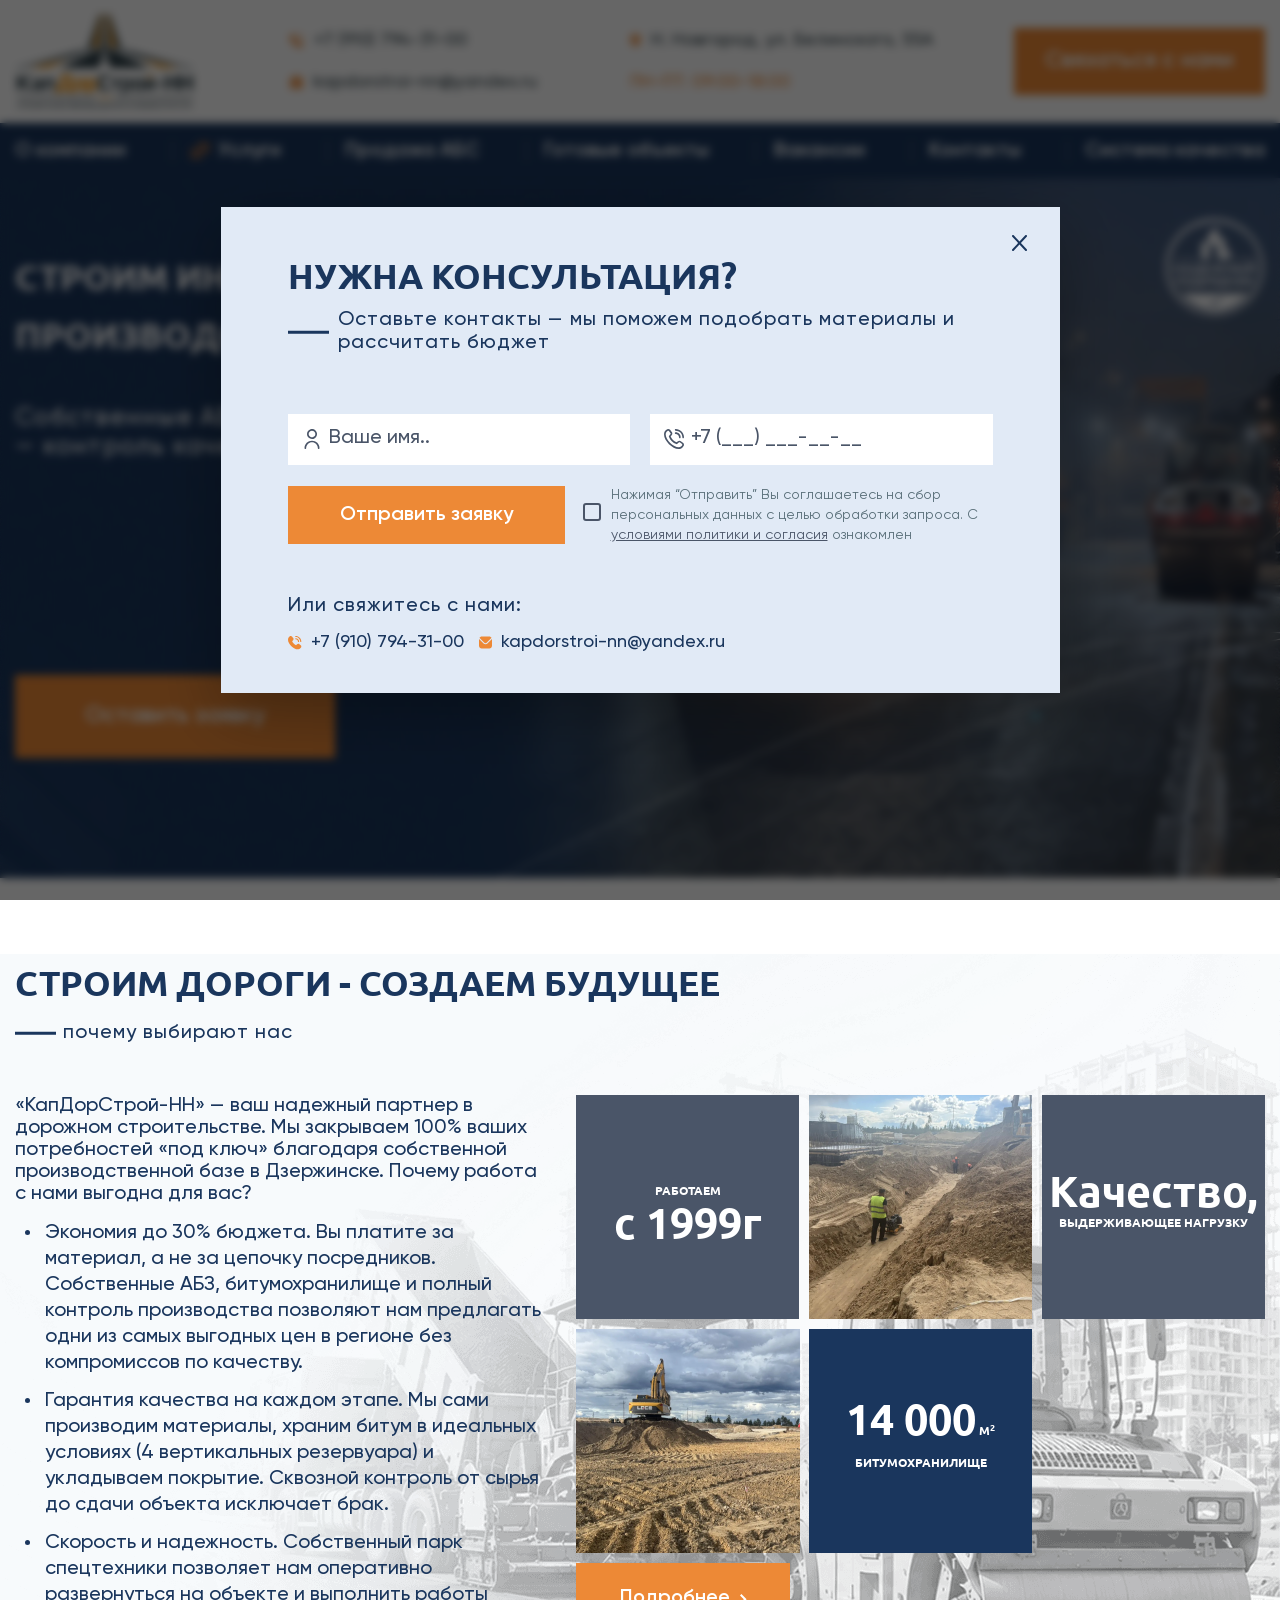
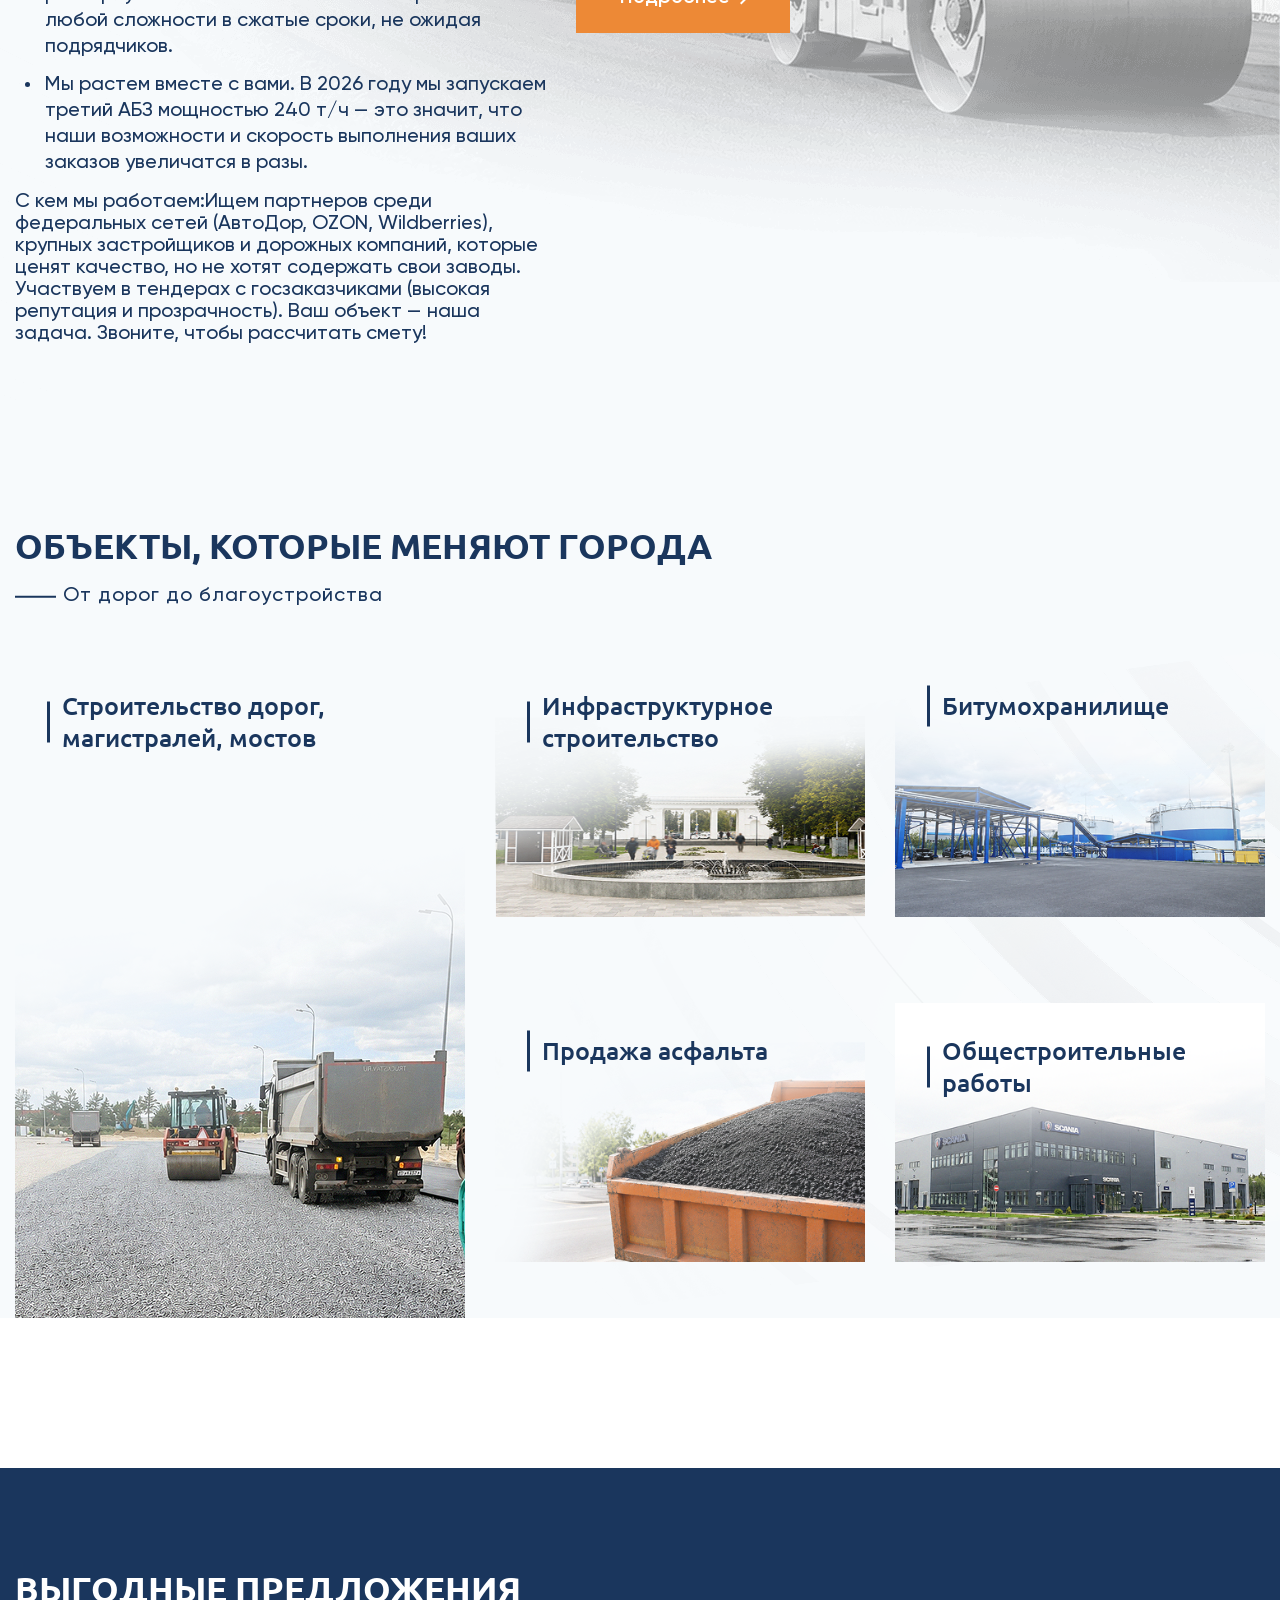
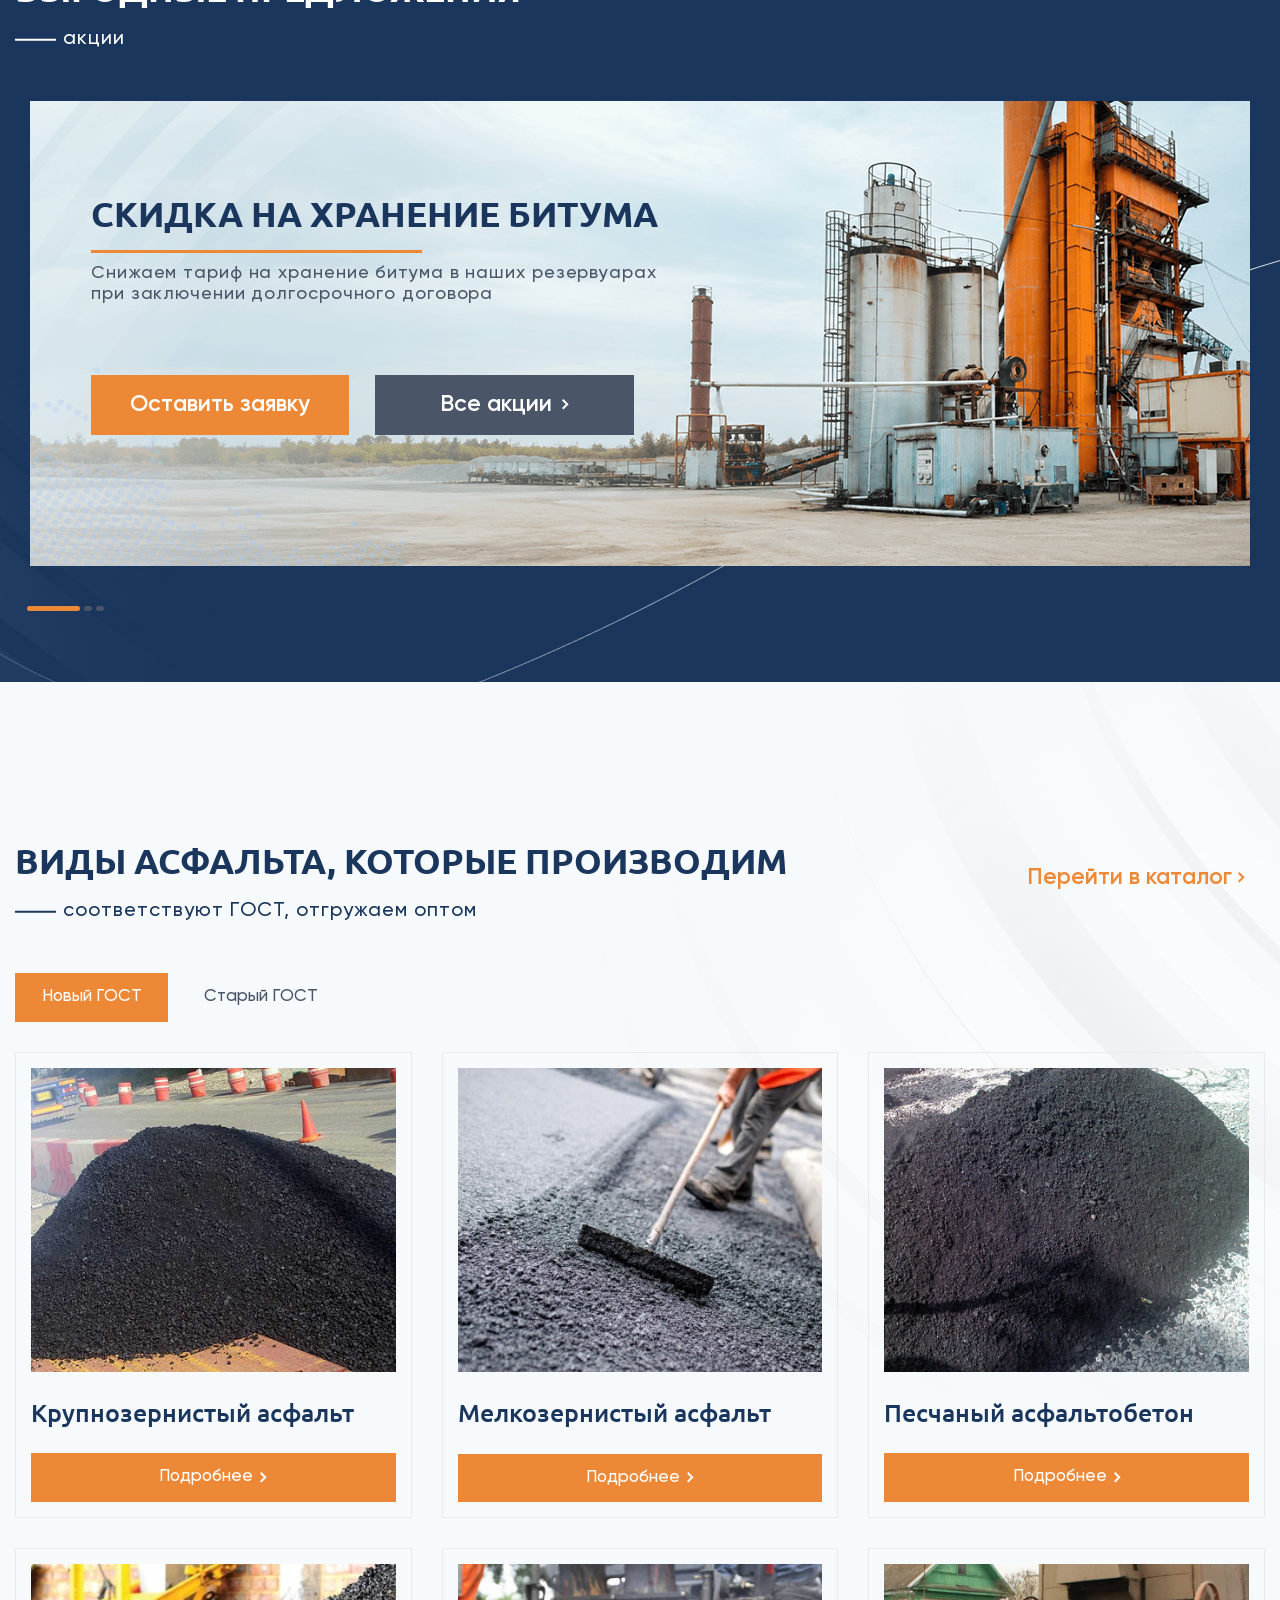
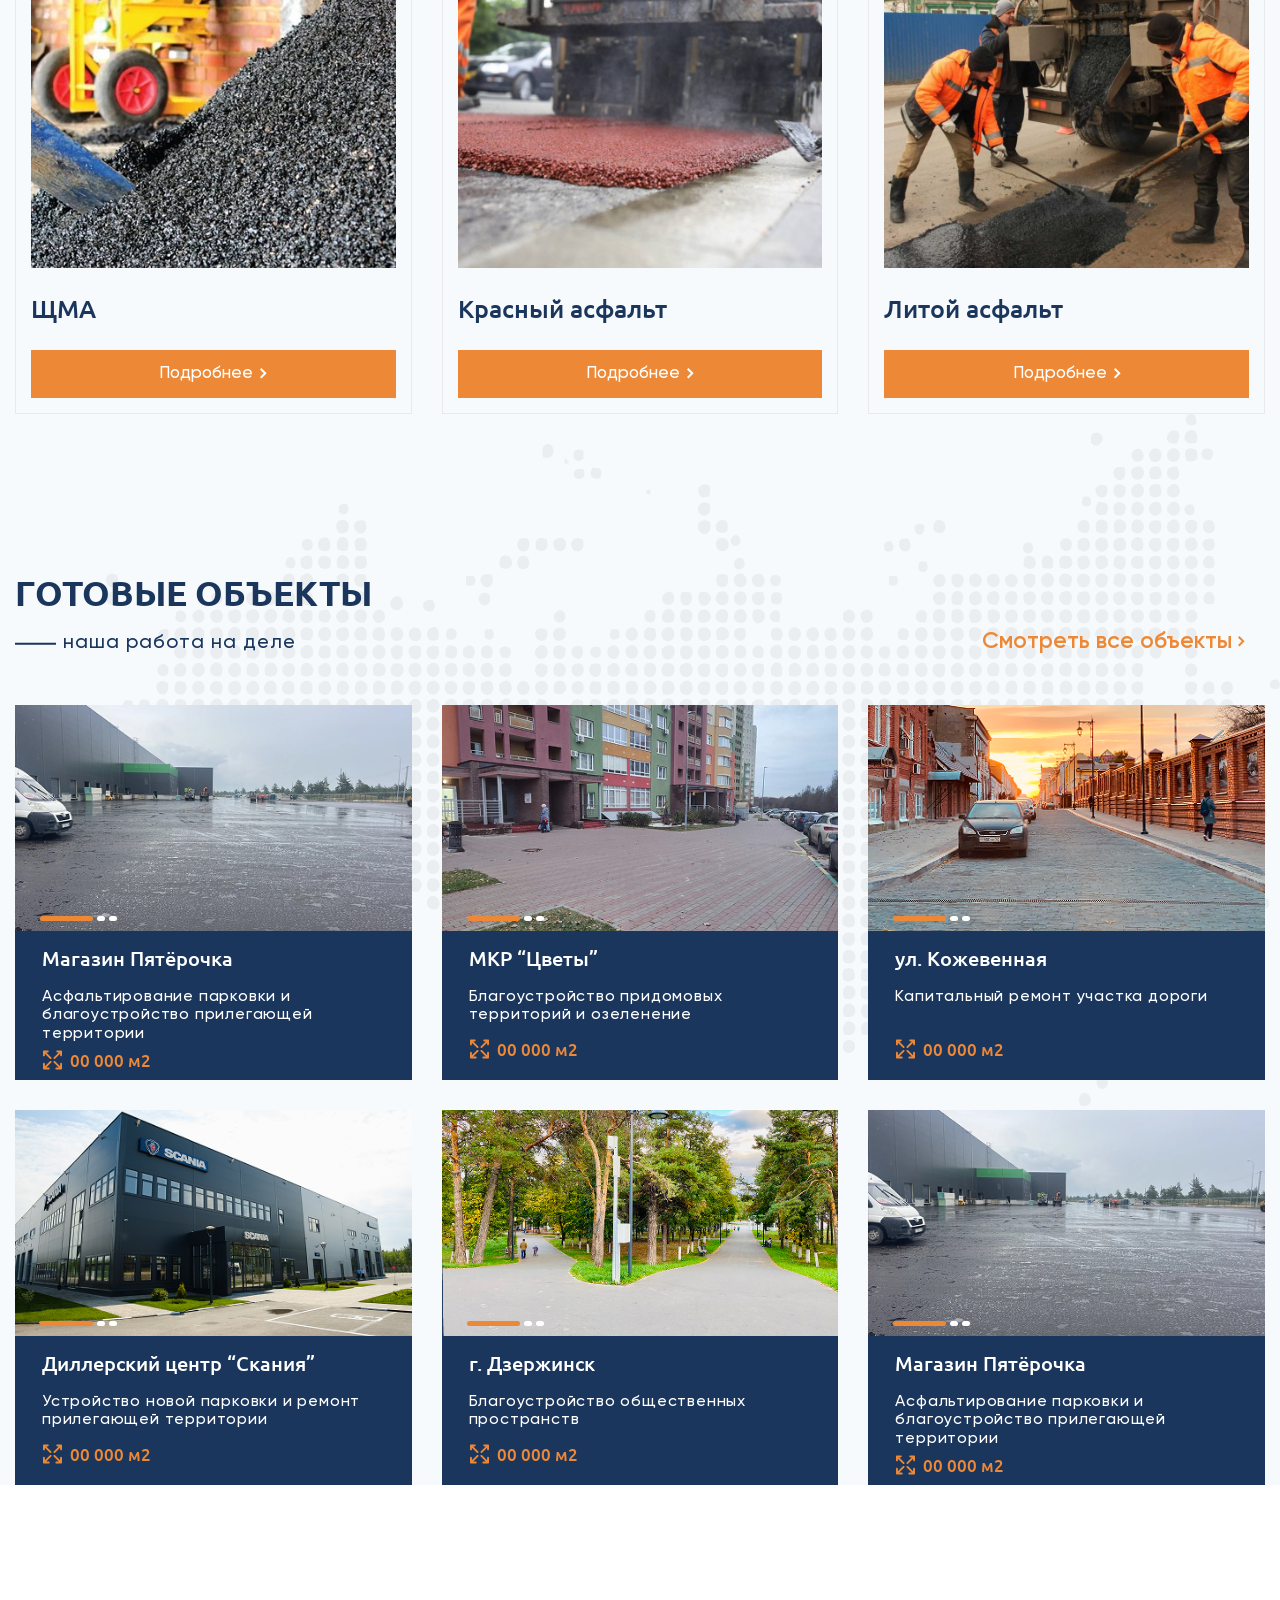
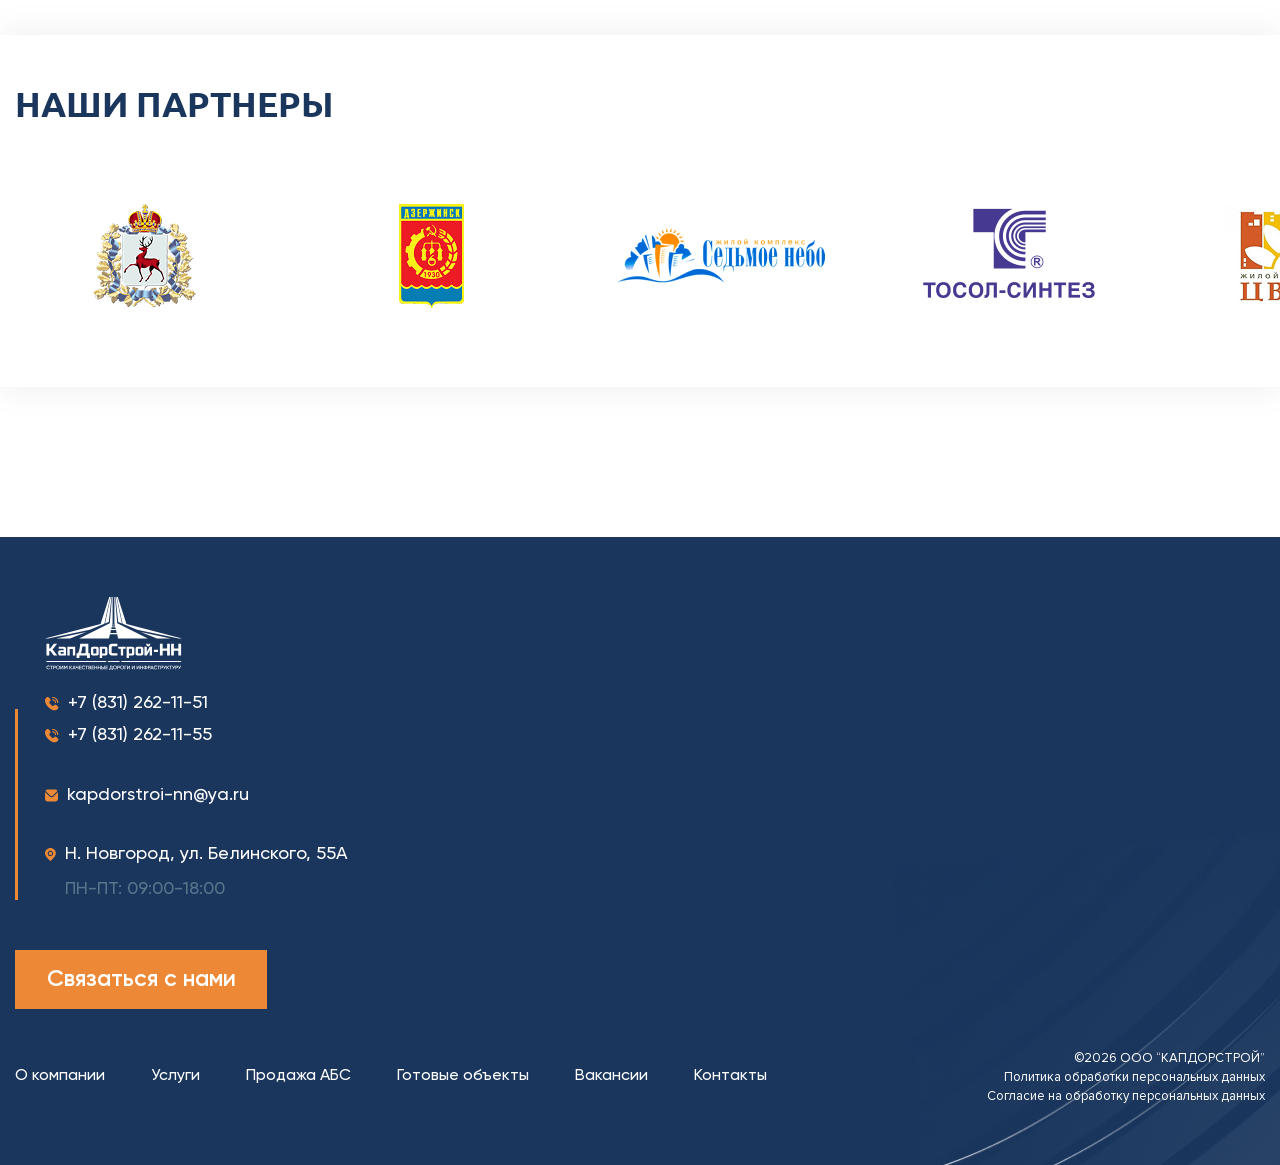
==== commit 6a486827: "Added getContactModal" ====
--- a/index.html
+++ b/index.html
@@ -32,21 +32,21 @@
                             <div class="headerRight">
                                 <div class="headerContactTabs">
                                     <div class="headerContactTab">
-                                        <img src="./images/svg/phone.svg" alt=""> 
-
-                                        <a href="tel:+79107943100">                                        
+                                        <img src="./images/svg/phone.svg" alt="">
+
+                                        <a href="tel:+79107943100">
                                             +7 (910) 794-31-00
                                         </a>
                                     </div>
 
                                     <div class="headerContactTab">
-                                        <img src="./images/svg/mark.svg" alt=""> 
-                                        
+                                        <img src="./images/svg/mark.svg" alt="">
+
                                         Н. Новгород, ул. Белинского, 55А
                                     </div>
 
                                     <div class="headerContactTab">
-                                        <img src="./images/svg/email.svg" alt=""> 
+                                        <img src="./images/svg/email.svg" alt="">
 
                                         <a href="mailto:kapdorstroi-nn@yandex.ru">
                                             kapdorstroi-nn@yandex.ru
@@ -58,7 +58,7 @@
                                     </div>
                                 </div>
 
-                                <div class="headerGetContactBtn">
+                                <div class="headerGetContactBtn openGetContactModal">
                                     Связаться с нами
                                 </div>
                             </div>
@@ -72,7 +72,7 @@
                             <div class="headerLink">
                                 <a href="#">О компании</a>
                             </div>
-                            
+
                             <div class="headerLink">
                                 <img src="./images/svg/headerNav.svg" alt="">
 
@@ -114,12 +114,13 @@
                                     </div>
 
                                     <div class="mainBannerDesc">
-                                        Собственные АБЗ, битумный терминал и парк техники — контроль качества от сырья до объекта
+                                        Собственные АБЗ, битумный терминал и парк техники — контроль качества от сырья
+                                        до объекта
                                     </div>
                                 </div>
 
                                 <div class="mainBannerLeftContact">
-                                    <div class="getContactBtn">
+                                    <div class="getContactBtn openGetContactModal">
                                         Оставить заявку
                                     </div>
                                 </div>
@@ -152,29 +153,44 @@
                             <div class="buildRoadsContent">
                                 <div class="buildRoadsContentLeft">
                                     <div>
-                                        «КапДорСтрой-НН» — ваш надежный партнер в дорожном строительстве. Мы закрываем 100% ваших потребностей «под ключ» благодаря собственной производственной базе в Дзержинске. Почему работа с нами выгодна для вас?
+                                        «КапДорСтрой-НН» — ваш надежный партнер в дорожном строительстве. Мы закрываем
+                                        100% ваших потребностей «под ключ» благодаря собственной производственной базе в
+                                        Дзержинске. Почему работа с нами выгодна для вас?
                                     </div>
 
                                     <ul>
                                         <li>
-                                            Экономия до 30% бюджета. Вы платите за материал, а не за цепочку посредников. Собственные АБЗ, битумохранилище и полный контроль производства позволяют нам предлагать одни из самых выгодных цен в регионе без компромиссов по качеству.
+                                            Экономия до 30% бюджета. Вы платите за материал, а не за цепочку
+                                            посредников. Собственные АБЗ, битумохранилище и полный контроль производства
+                                            позволяют нам предлагать одни из самых выгодных цен в регионе без
+                                            компромиссов по качеству.
                                         </li>
-                                        
+
                                         <li>
-                                            Гарантия качества на каждом этапе. Мы сами производим материалы, храним битум в идеальных условиях (4 вертикальных резервуара) и укладываем покрытие. Сквозной контроль от сырья до сдачи объекта исключает брак.
+                                            Гарантия качества на каждом этапе. Мы сами производим материалы, храним
+                                            битум в идеальных условиях (4 вертикальных резервуара) и укладываем
+                                            покрытие. Сквозной контроль от сырья до сдачи объекта исключает брак.
                                         </li>
 
                                         <li>
-                                            Скорость и надежность. Собственный парк спецтехники позволяет нам оперативно развернуться на объекте и выполнить работы любой сложности в сжатые сроки, не ожидая подрядчиков.
+                                            Скорость и надежность. Собственный парк спецтехники позволяет нам оперативно
+                                            развернуться на объекте и выполнить работы любой сложности в сжатые сроки,
+                                            не ожидая подрядчиков.
                                         </li>
 
                                         <li>
-                                            Мы растем вместе с вами. В 2026 году мы запускаем третий АБЗ мощностью 240 т/ч — это значит, что наши возможности и скорость выполнения ваших заказов увеличатся в разы.
+                                            Мы растем вместе с вами. В 2026 году мы запускаем третий АБЗ мощностью 240
+                                            т/ч — это значит, что наши возможности и скорость выполнения ваших заказов
+                                            увеличатся в разы.
                                         </li>
                                     </ul>
 
                                     <div>
-                                        С кем мы работаем:Ищем партнеров среди федеральных сетей (АвтоДор, OZON, Wildberries), крупных застройщиков и дорожных компаний, которые ценят качество, но не хотят содержать свои заводы. Участвуем в тендерах с госзаказчиками (высокая репутация и прозрачность). Ваш объект — наша задача. Звоните, чтобы рассчитать смету!
+                                        С кем мы работаем:Ищем партнеров среди федеральных сетей (АвтоДор, OZON,
+                                        Wildberries), крупных застройщиков и дорожных компаний, которые ценят качество,
+                                        но не хотят содержать свои заводы. Участвуем в тендерах с госзаказчиками
+                                        (высокая репутация и прозрачность). Ваш объект — наша задача. Звоните, чтобы
+                                        рассчитать смету!
                                     </div>
                                 </div>
 
@@ -192,7 +208,7 @@
 
                                         <div class="buildRoadsAdvantageCard gray">
                                             <span>Качество,</span>
-                                            
+
                                             выдерживающее нагрузку
                                         </div>
 
@@ -206,7 +222,7 @@
 
                                                 м<sup>2</sup>
                                             </div>
-                                            
+
                                             <div class="buildRoadsAdvantageCardBottom">
                                                 битумохранилище
                                             </div>
@@ -328,7 +344,8 @@
                                             </div>
 
                                             <div class="dealsCardDesc">
-                                                Снижаем тариф на хранение битума в наших резервуарах при заключении долгосрочного договора
+                                                Снижаем тариф на хранение битума в наших резервуарах при заключении
+                                                долгосрочного договора
                                             </div>
 
                                             <div class="dealsCardButtons">
@@ -355,7 +372,8 @@
                                             </div>
 
                                             <div class="dealsCardDesc">
-                                                Снижаем тариф на хранение битума в наших резервуарах при заключении долгосрочного договора
+                                                Снижаем тариф на хранение битума в наших резервуарах при заключении
+                                                долгосрочного договора
                                             </div>
 
                                             <div class="dealsCardButtons">
@@ -382,7 +400,8 @@
                                             </div>
 
                                             <div class="dealsCardDesc">
-                                                Снижаем тариф на хранение битума в наших резервуарах при заключении долгосрочного договора
+                                                Снижаем тариф на хранение битума в наших резервуарах при заключении
+                                                долгосрочного договора
                                             </div>
 
                                             <div class="dealsCardButtons">
@@ -663,7 +682,7 @@
 
                                 <div class="sectionHeadRight">
                                     <a href="#" class="goCatalogBtn">
-                                        Смотреть все объекты 
+                                        Смотреть все объекты
 
                                         <img src="./images/svg/rightArrowOrange.svg" alt="">
                                     </a>
@@ -960,8 +979,8 @@
                                         ПН-ПТ: 09:00-18:00
                                     </div>
                                 </div>
-                            </div>              
-                            
+                            </div>
+
                             <div class="footerGetContactBtn">
                                 Связаться с нами
                             </div>
@@ -1021,9 +1040,88 @@
             </div>
         </footer>
 
+
+        <div class="modalOverlay">
+            <div class="modalWindow">
+                <button class="modalClose" type="button">
+                    <img src="./images/svg/modalForm/closeModal.svg" alt="">
+                </button>
+
+                <div class="modalTitle">
+                    Нужна консультация?
+                </div>
+
+                <div class="modalDesc">
+                    Оставьте контакты — мы поможем подобрать материалы и рассчитать бюджет
+                </div>
+
+                <form class="modalForm" action="#">
+                    <div class="modalFormRow">
+                        <div class="modalFormGroup">
+                            <div class="modalFormGroupInput">
+                                <img src="./images/svg/modalForm/userName.svg" alt="">
+
+                                <input type="text" placeholder="Ваше имя.." required> 
+                            </div>
+                        </div>
+
+                        <div class="modalFormGroup">
+                            <div class="modalFormGroupInput">
+                                <img src="./images/svg/modalForm/phone.svg" alt="">
+
+                                <input type="text" placeholder="+7 (___) ___-__-__" required>
+                            </div>
+                        </div>
+                    </div>
+
+                    <div class="modalFormSubmitRow">
+                        <button class="modalFormSubmitBtn" type="submit">
+                            Отправить заявку
+                        </button>
+
+                        <div class="modalFormAgreement">
+                            <label class="modalCheckboxWrap">
+                                <input type="checkbox" required>
+                                <span class="modalCheckboxCustom">
+                                    <img src="./images/svg/modalForm/checkboxCheck.svg" alt="">
+                                </span>
+                            </label>
+                            <span>
+                                Нажимая “Отправить” Вы соглашаетесь на сбор персональных данных с целью обработки запроса. С <a href="#">условиями политики и согласия</a> ознакомлен
+                            </span>
+                        </div>
+                    </div>
+
+                    <div class="modalFormContactRow">
+                        <div class="modalFormContactRowTitle">
+                            Или свяжитесь с нами: 
+                        </div>
+
+                        <div class="modalFormContactRowInfo">
+                            <div class="modalFormContactRowInfoPhone">
+                                <img src="./images/svg/modalForm/smallPhone.svg" alt="">
+
+                                <a href="tel:+79107943100">
+                                    +7 (910) 794-31-00
+                                </a>
+                            </div>
+
+                            <div class="modalFormContactRowInfoEmail">
+                                <img src="./images/svg/modalForm/smallEmail.svg" alt="">
+                                
+                                <a href="mailto:kapdorstroi-nn@yandex.ru">
+                                    kapdorstroi-nn@yandex.ru
+                                </a>
+                            </div>
+                        </div>
+                    </div>
+                </form>
+            </div>
+        </div>
     </div>
 
-    <script src="https://api-maps.yandex.ru/2.1/?lang=ru_RU&amp;apikey=6a0a70e3-b1fe-4c23-ab8b-779377082ed2" type="text/javascript"></script>
+    <script src="https://api-maps.yandex.ru/2.1/?lang=ru_RU&amp;apikey=6a0a70e3-b1fe-4c23-ab8b-779377082ed2"
+        type="text/javascript"></script>
 
     <script type="text/javascript" src="javascript/main.js"></script>
 </body>
--- a/css/style.css
+++ b/css/style.css
@@ -115,11 +115,17 @@
     height: 100%;
 }
 
-h1, .h1, h2, .h2, h3, .h3 {
+h1,
+.h1,
+h2,
+.h2,
+h3,
+.h3 {
     margin-top: 0px;
 }
 
-.h1, h1 {
+.h1,
+h1 {
     font-family: 'Ubuntu', sans-serif;
     font-weight: 700;
     font-size: 35px;
@@ -128,7 +134,8 @@
     line-height: 165%;
 }
 
-.h2, h2 {
+.h2,
+h2 {
     font-family: 'Ubuntu', sans-serif;
     font-weight: 700;
     font-size: 35px;
@@ -1005,7 +1012,7 @@
     position: relative;
     padding-top: 150px;
     background-color: var(--bg);
-} 
+}
 
 .finishedObjectsSectionBg {
     position: absolute;
@@ -1099,8 +1106,8 @@
 }
 
 .finishedObjectsCard.hasLink .finishedObjectsCardInfo {
-    transition: transform 0.5s cubic-bezier(0.25, 0.46, 0.45, 0.94), 
-                padding 0.5s ease;
+    transition: transform 0.5s cubic-bezier(0.25, 0.46, 0.45, 0.94),
+        padding 0.5s ease;
     transform: translateY(0);
 }
 
@@ -1303,6 +1310,7 @@
 .finishedObjectsCardSlider .slick-dots .slick-active button:hover {
     background-color: var(--orange);
 }
+
 /* 
 @media (max-width: 1024px) {
     .finishedObjectsCards {
@@ -1391,15 +1399,15 @@
     margin-bottom: 150px;
     position: relative;
     z-index: 2;
-    
-    box-shadow: 0px -10px 30px rgba(0, 0, 0, 0.04), 
-                0px 10px 30px rgba(0, 0, 0, 0.04);
+
+    box-shadow: 0px -10px 30px rgba(0, 0, 0, 0.04),
+        0px 10px 30px rgba(0, 0, 0, 0.04);
 }
 
 .ourPartnersInner {
     padding: 40px 0px 68px 0px;
 }
-    
+
 .ourPartnersCards {
     padding-top: 50px;
     display: grid;
@@ -1414,7 +1422,7 @@
 .footerInner {
     background-image: url("../images/footerBg.png");
     background-repeat: no-repeat;
-    background-position: 100% 100%; 
+    background-position: 100% 100%;
     background-size: cover;
 }
 
@@ -1508,7 +1516,7 @@
     padding-bottom: 60px;
     display: flex;
     align-items: center;
-    justify-content: space-between;    
+    justify-content: space-between;
 }
 
 .footerCopyrightLeftLinks {
@@ -1523,7 +1531,7 @@
     font-size: 16px;
     line-height: 110%;
     color: var(--white);
-    transition: all 0.3s ease;  
+    transition: all 0.3s ease;
 }
 
 .footerCopyrightLeftLinks a:hover {
@@ -1567,19 +1575,400 @@
 /* Отключаем стили Яндекс Карты */
 
 [class*="copyrights-pane"] {
-	display: none !important;
-}
-
-/* Темная Яндекс карта */
+    display: none !important;
+}
+
 [class*="ground-pane"] {
-	filter: grayscale(60%);
-}
-
-/* Сброс стилей дефолтного балуна */
-.ymaps-b-balloon, .ymaps-b-balloon__layout, .ymaps-b-balloon__tail {
-  background: transparent !important;
-  box-shadow: none !important;
-}
+    filter: grayscale(60%);
+}
+
+.ymaps-b-balloon,
+.ymaps-b-balloon__layout,
+.ymaps-b-balloon__tail {
+    background: transparent !important;
+    box-shadow: none !important;
+}
+
+
+
+
+/* Модальное окно "Нужна консультация?" */
+
+.modalOverlay {
+    position: fixed;
+    top: 0;
+    left: 0;
+    width: 100%;
+    height: 100%;
+    background: rgba(0, 0, 0, 0.6);
+    backdrop-filter: blur(4px);
+    display: flex;
+    align-items: center;
+    justify-content: center;
+    z-index: 9999;
+    padding: 20px;
+}
+
+.modalWindow {
+    background: #E1EAF6;
+    max-width: 839px;
+    width: 100%;
+    box-shadow: 0 20px 60px rgba(0, 0, 0, 0.3);
+    position: relative;
+    padding: 40px 67px;
+    display: flex;
+    flex-direction: column;
+}
+
+.modalClose {
+    position: absolute;
+    top: 20px;
+    right: 24px;
+    width: 32px;
+    height: 32px;
+    cursor: pointer;
+    display: flex;
+    align-items: center;
+    justify-content: center;
+    background: transparent;
+    border: none;
+    transition: opacity 0.3s ease;
+}
+
+.modalClose svg {
+    width: 24px;
+    height: 24px;
+    stroke: var(--black);
+    stroke-width: 2;
+    stroke-linecap: round;
+    stroke-linejoin: round;
+    transition: stroke 0.3s ease;
+}
+
+.modalClose:hover svg {
+    stroke: var(--orange);
+}
+
+.modalTitle {
+    font-family: 'Ubuntu', sans-serif;
+    font-weight: 700;
+    font-size: 35px;
+    line-height: 165%;
+    color: var(--blue);
+    text-transform: uppercase;
+    margin-bottom: 4px;
+}
+
+.modalDesc {
+    position: relative;
+    font-family: 'Gilroy', sans-serif;
+    font-weight: 500;
+    font-size: 20px;
+    line-height: 117%;
+    color: var(--blue);
+    letter-spacing: 0.05em;
+    padding-left: 50px;
+}
+
+.modalDesc::before {
+    content: '';
+    position: absolute;
+    left: 0;
+    top: 50%;
+    transform: translateY(-50%);
+    width: 41px;
+    height: 2.5px;
+    background-color: var(--blue);
+}
+
+.modalForm {
+    display: flex;
+    flex-direction: column;
+    margin-top: 8px;
+}
+
+.modalFormRow {
+    padding-top: 50px;
+    display: grid;
+    grid-template-columns: 1fr 1fr;
+    gap: 20px;
+}
+
+.modalFormGroup {
+    display: flex;
+    flex-direction: column;
+    gap: 6px;
+}
+
+.modalFormGroup label {
+    font-family: 'Gilroy', sans-serif;
+    font-weight: 500;
+    font-size: 14px;
+    color: var(--gray);
+    letter-spacing: 0.03em;
+}
+
+.modalFormGroup input,
+.modalFormGroup textarea {
+    font-family: 'Gilroy', sans-serif;
+    font-weight: 500;
+    font-size: 16px;
+    color: var(--black);
+    background: var(--white);
+    border: 1px solid transparent;
+    padding: 15px 14px 15px 20px;
+    width: 100%;
+    outline: none;
+    border-radius: 0;
+    transition: border-color 0.3s ease, background 0.3s ease;
+}
+
+.modalFormGroup input:focus,
+.modalFormGroup textarea:focus {
+    border-color: var(--orange);
+    background: var(--white);
+}
+
+.modalFormGroup input::placeholder,
+.modalFormGroup textarea::placeholder {
+    color: #4A5568;
+    font-family: 'Gilroy', sans-serif;
+    font-weight: 500;
+    font-size: 20px;
+    line-height: 136%;
+
+}
+
+.modalFormGroupInput {
+    position: relative;
+    width: 100%;
+}
+
+.modalFormGroupInput img {
+    position: absolute;
+    left: 14px;
+    top: 50%;
+    transform: translateY(-50%);
+    width: 20px;
+    height: 20px;
+    pointer-events: none;
+}
+
+.modalFormGroupInput input {
+    padding-left: 40px;
+}
+
+.modalFormGroup textarea {
+    resize: vertical;
+    min-height: 90px;
+}
+
+.modalFormGroup.fullWidth {
+    grid-column: 1 / -1;
+}
+
+.modalFormSubmitRow {
+    display: grid;
+    grid-template-columns: minmax(0px, 277px) auto;
+    align-items: center;
+    gap: 18px;
+    margin-top: 20px;
+}
+
+.modalFormSubmitBtn {
+    font-family: 'Gilroy', sans-serif;
+    font-weight: 600;
+    font-size: 20px;
+    line-height: 110%;
+    color: var(--white);
+    background: var(--orange);
+    padding: 18px 48px;
+    border: none;
+    cursor: pointer;
+    transition: background 0.3s ease;
+    min-width: 200px;
+    text-align: center;
+}
+
+.modalFormSubmitBtn:hover {
+    background: var(--black);
+}
+
+.modalFormAgreement {
+    font-family: 'Gilroy', sans-serif;
+    font-weight: 400;
+    font-size: 14px;
+    color: var(--gray);
+    display: flex;
+    align-items: center;
+    gap: 10px;
+}
+
+.modalFormAgreement a {
+    color: #4A5568;
+    text-decoration: underline;
+    transition: color 0.3s ease;
+}
+
+.modalFormAgreement a:hover {
+    color: var(--orange);
+}
+
+.modalCheckboxWrap {
+    position: relative;
+    display: flex;
+    align-items: center;
+    gap: 10px;
+    cursor: pointer;
+    flex-shrink: 0;
+}
+
+.modalCheckboxWrap input {
+    position: absolute;
+    left: 0;
+    top: 0;
+    width: 18px;
+    height: 18px;
+    opacity: 0.001;
+    margin: 0;
+    cursor: pointer;
+    z-index: 1;
+}
+
+.modalCheckboxCustom {
+    width: 18px;
+    height: 18px;
+    border: 2px solid #4A5568;
+    border-radius: 3px;
+    background: transparent;
+    display: flex;
+    align-items: center;
+    justify-content: center;
+    flex-shrink: 0;
+    transition: background 0.2s ease, border-color 0.2s ease;
+}
+
+.modalCheckboxCustom img {
+    width: 12px;
+    height: 12px;
+    opacity: 0;
+    transition: opacity 0.2s ease;
+}
+
+.modalCheckboxWrap input:checked + .modalCheckboxCustom {
+    background: var(--orange);
+    border-color: var(--orange);
+}
+
+.modalCheckboxWrap input:checked + .modalCheckboxCustom img {
+    opacity: 1;
+}
+
+.modalCheckboxWrap input:focus + .modalCheckboxCustom {
+    box-shadow: 0 0 0 3px rgba(237, 137, 54, 0.3);
+}
+
+.modalCheckboxWrap input:required + .modalCheckboxCustom {
+    border-color: #4A5568;
+}
+
+.modalCheckboxWrap input:required:not(:checked) + .modalCheckboxCustom {
+    border-color: #4A5568;
+}
+
+.modalCheckboxWrap input:invalid + .modalCheckboxCustom {
+    border-color: #E53E3E;
+}
+
+.modalCheckboxWrap input:invalid:focus + .modalCheckboxCustom {
+    box-shadow: 0 0 0 3px rgba(229, 62, 62, 0.3);
+}
+
+
+.modalFormContactRow {
+    padding-top: 50px;
+}
+
+.modalFormContactRowTitle {
+    font-family: 'Gilroy', sans-serif;
+    font-weight: 500;
+    font-size: 20px;
+    line-height: 117%;
+    letter-spacing: 0.05em;
+    color: var(--blue);
+}
+
+.modalFormContactRowInfo {
+    padding-top: 15px;
+    display: flex;
+    align-items: center;
+    gap: 15px;
+}
+
+.modalFormContactRowInfoPhone,
+.modalFormContactRowInfoEmail {
+    display: flex;
+    align-items: center;
+    gap: 9px;
+}
+
+.modalFormContactRowInfoPhone a,
+.modalFormContactRowInfoEmail a {
+    font-family: 'Gilroy', sans-serif;
+    font-weight: 500;
+    font-size: 18px;
+    line-height: 110%;
+    color: var(--blue);
+    transition: all 0.3s ease;
+}
+
+.modalFormContactRowInfoPhone a:hover,
+.modalFormContactRowInfoEmail a:hover {
+    color: var(--orange);
+}
+
+
+@media (max-width: 767px) {
+    .modalWindow {
+        padding: 30px 24px 40px 24px;
+    }
+
+    .modalTitle {
+        font-size: 26px;
+    }
+
+    .modalFormRow {
+        grid-template-columns: 1fr;
+        gap: 14px;
+    }
+
+    .modalFormSubmitRow {
+        grid-template-columns: 1fr;
+        align-items: stretch;
+        gap: 16px;
+    }
+
+    .modalFormSubmitBtn {
+        width: 100%;
+        min-width: unset;
+        padding: 16px 24px;
+        font-size: 18px;
+    }
+
+    .modalFormAgreement {
+        max-width: 100%;
+        text-align: left;
+        justify-content: flex-start;
+    }
+
+    .modalClose {
+        top: 14px;
+        right: 16px;
+    }
+}
+
+
+
 
 
 
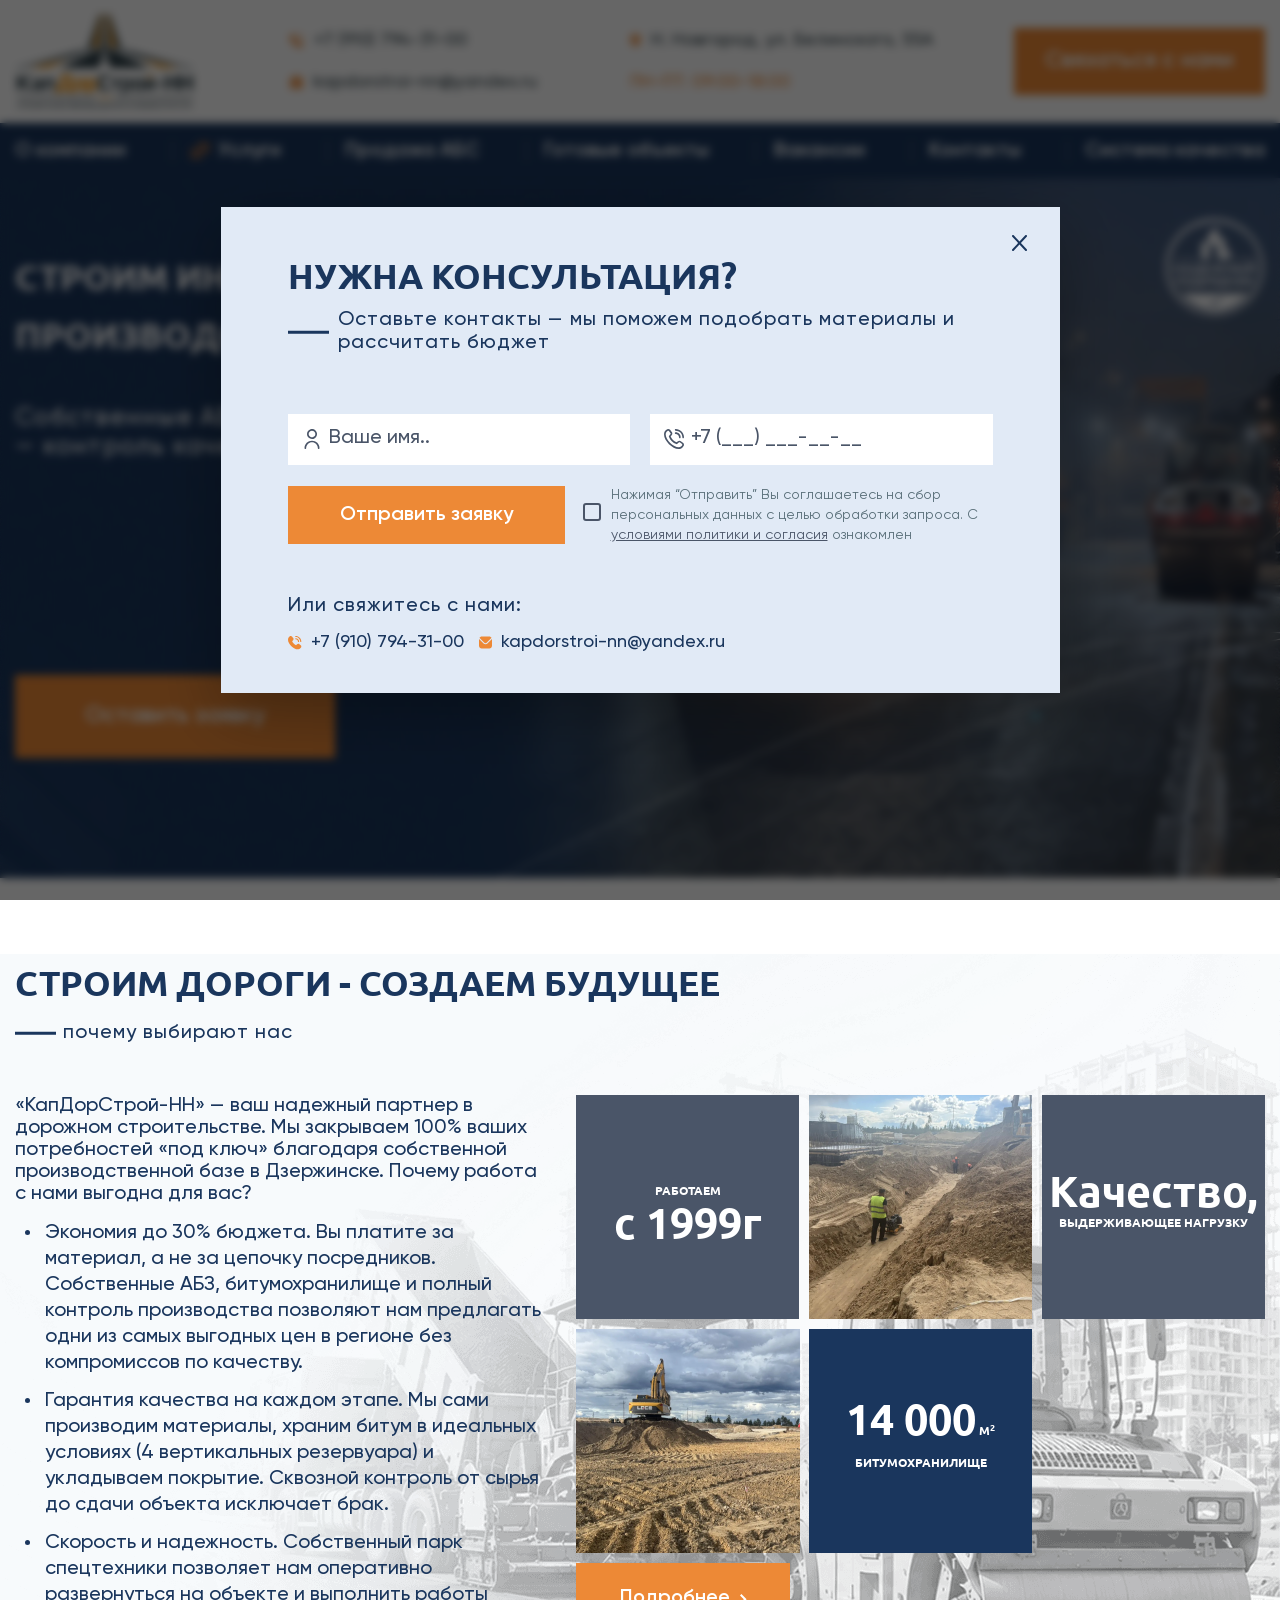
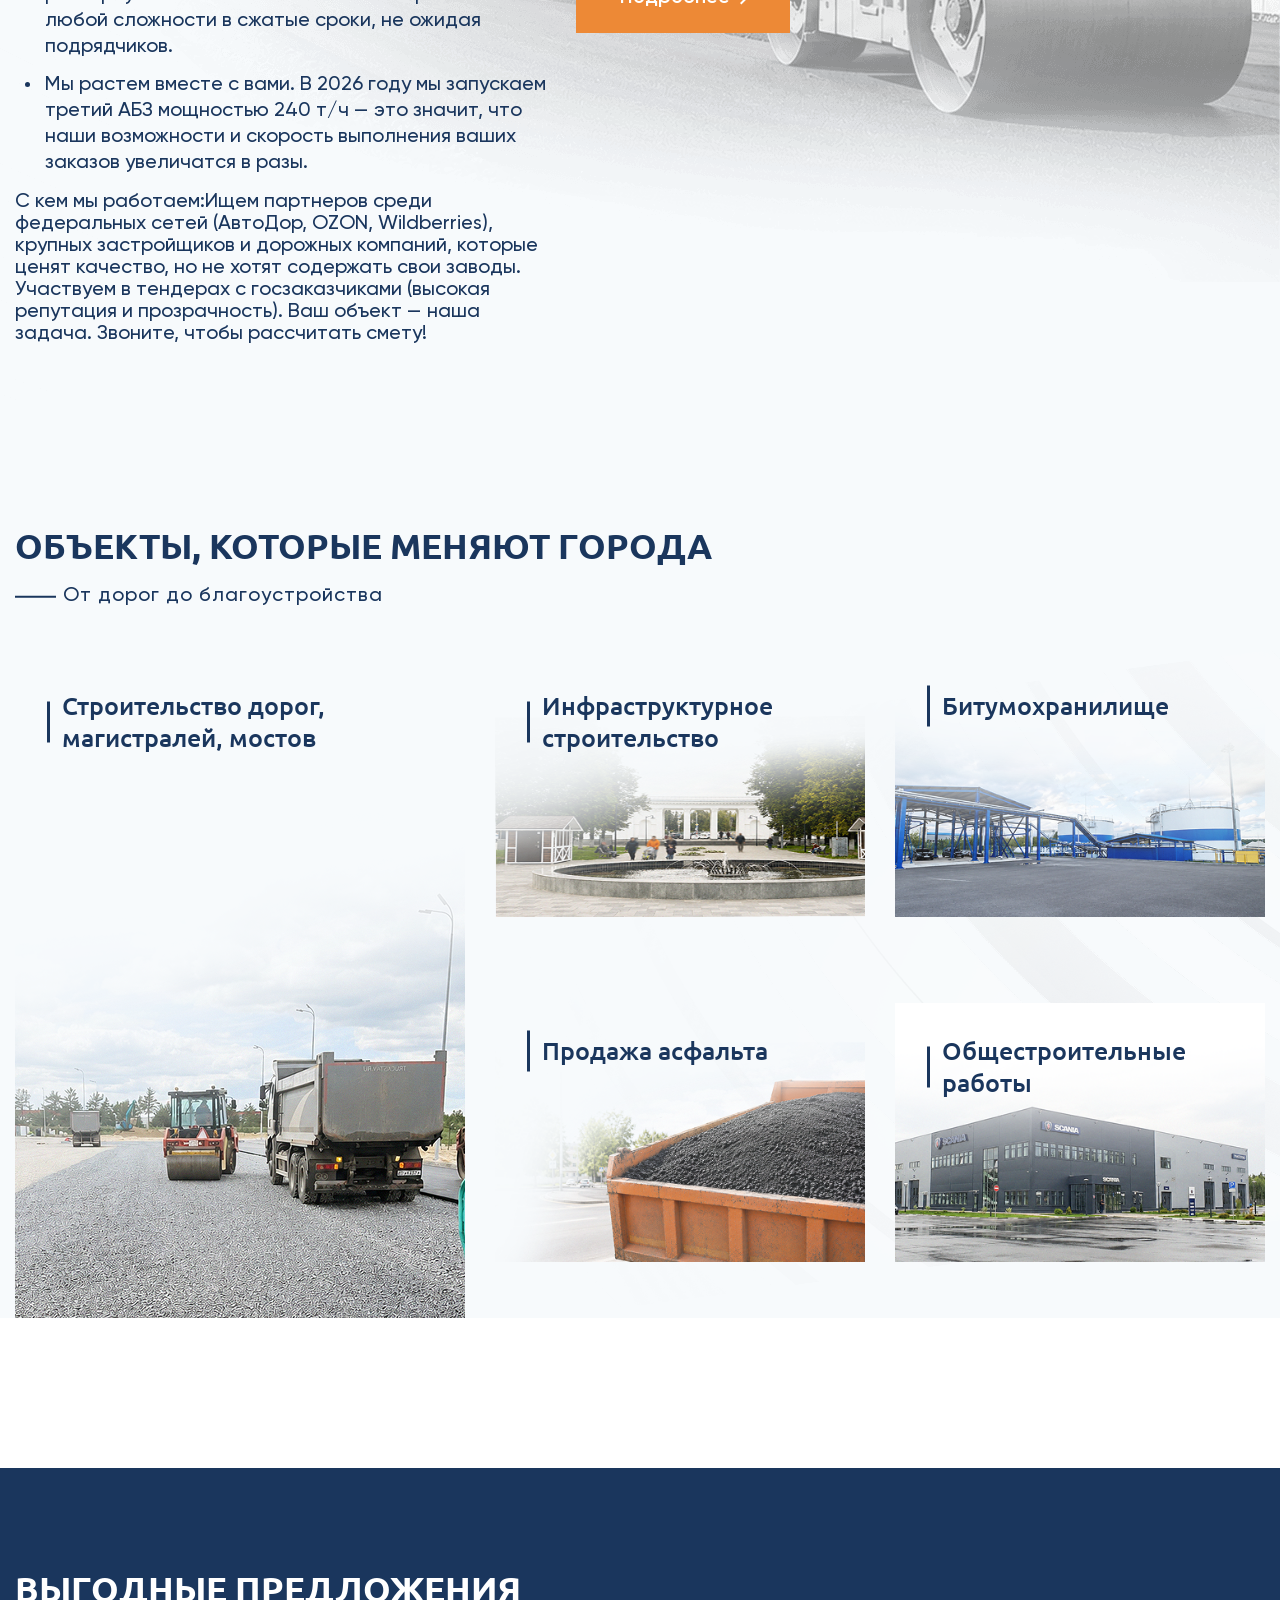
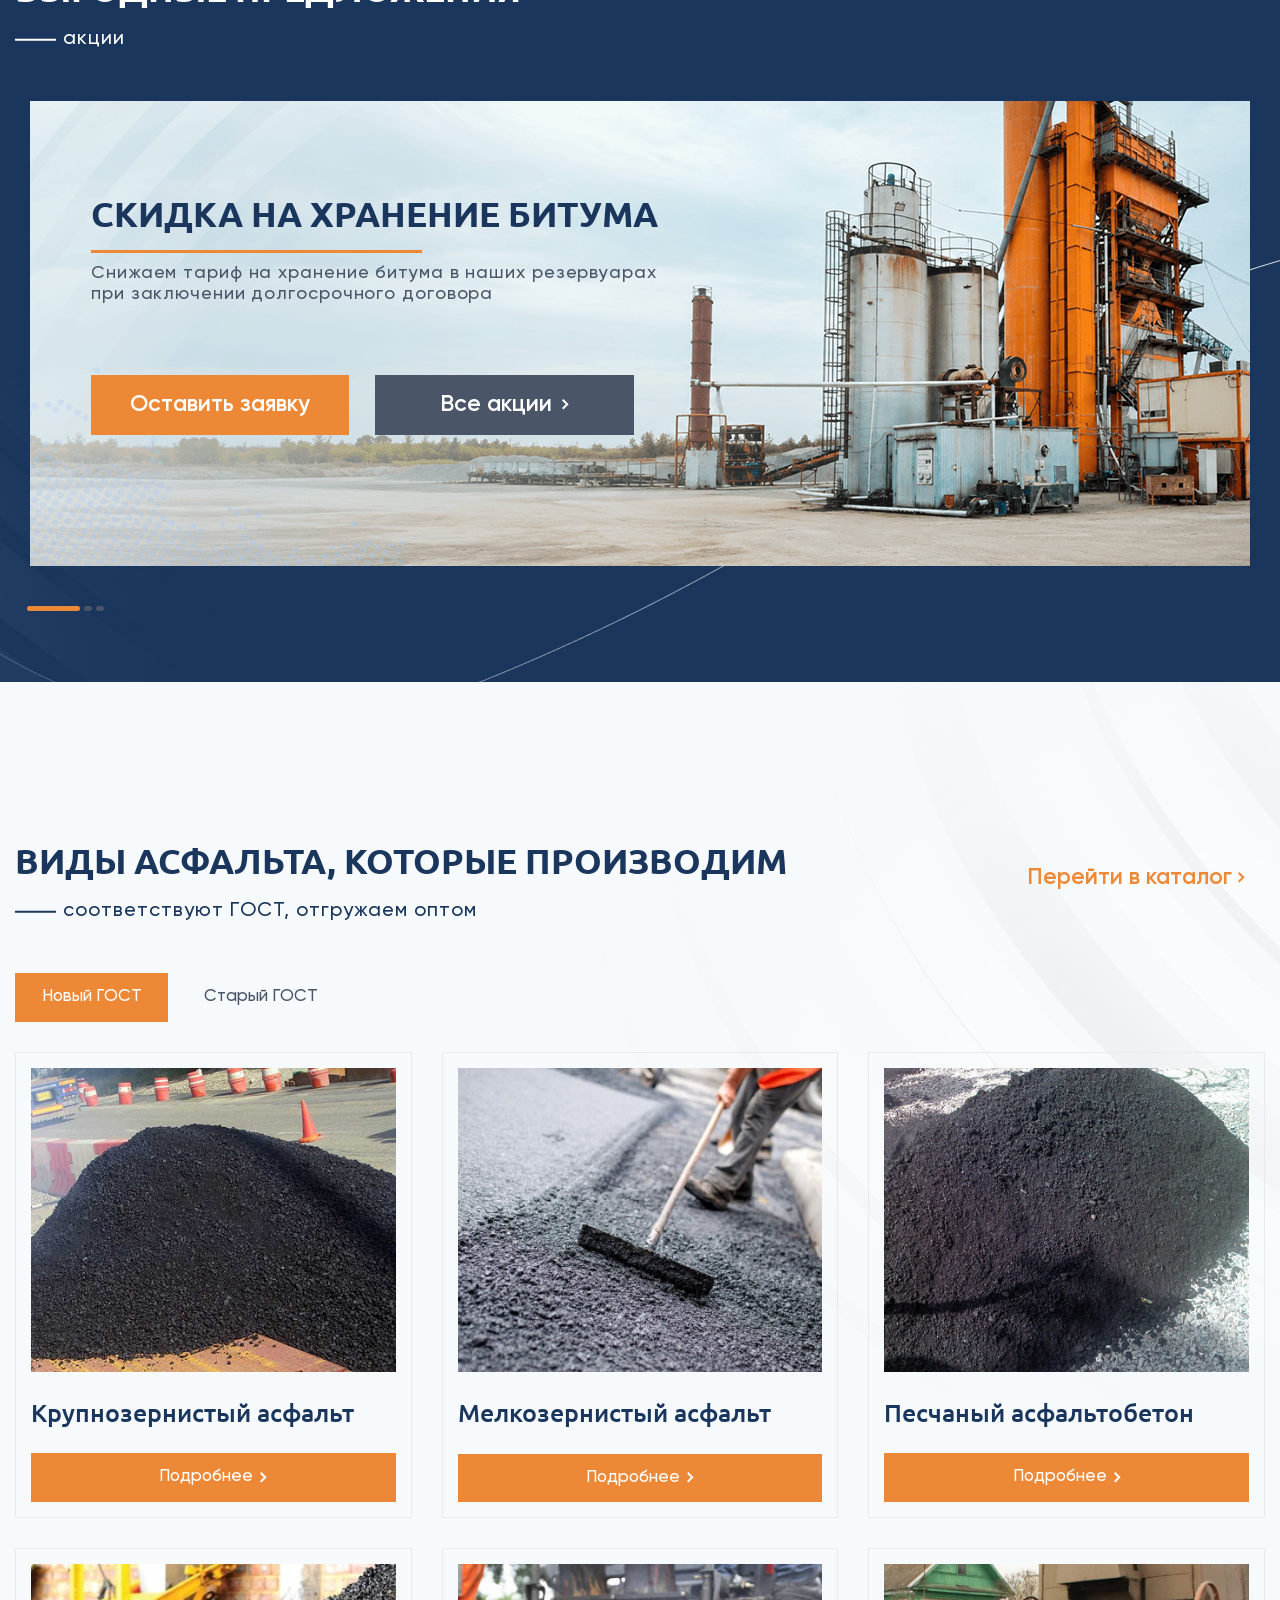
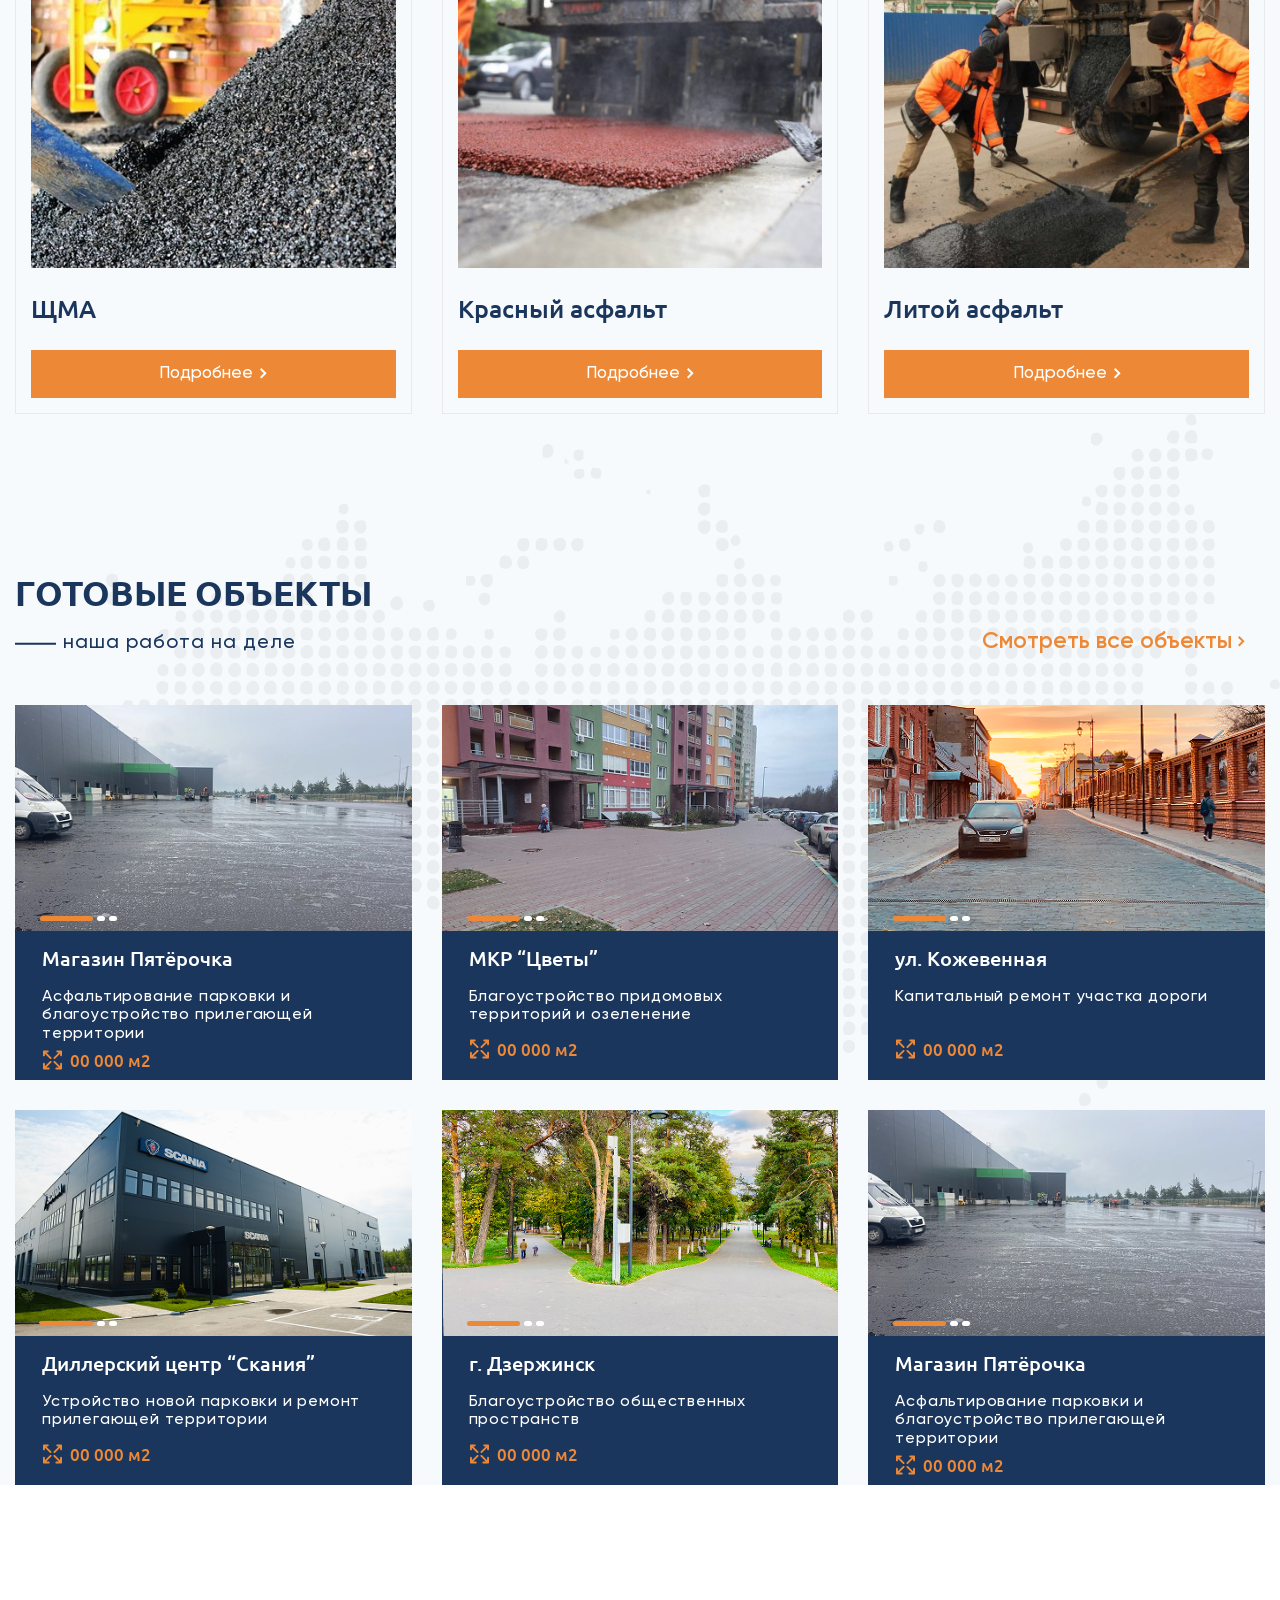
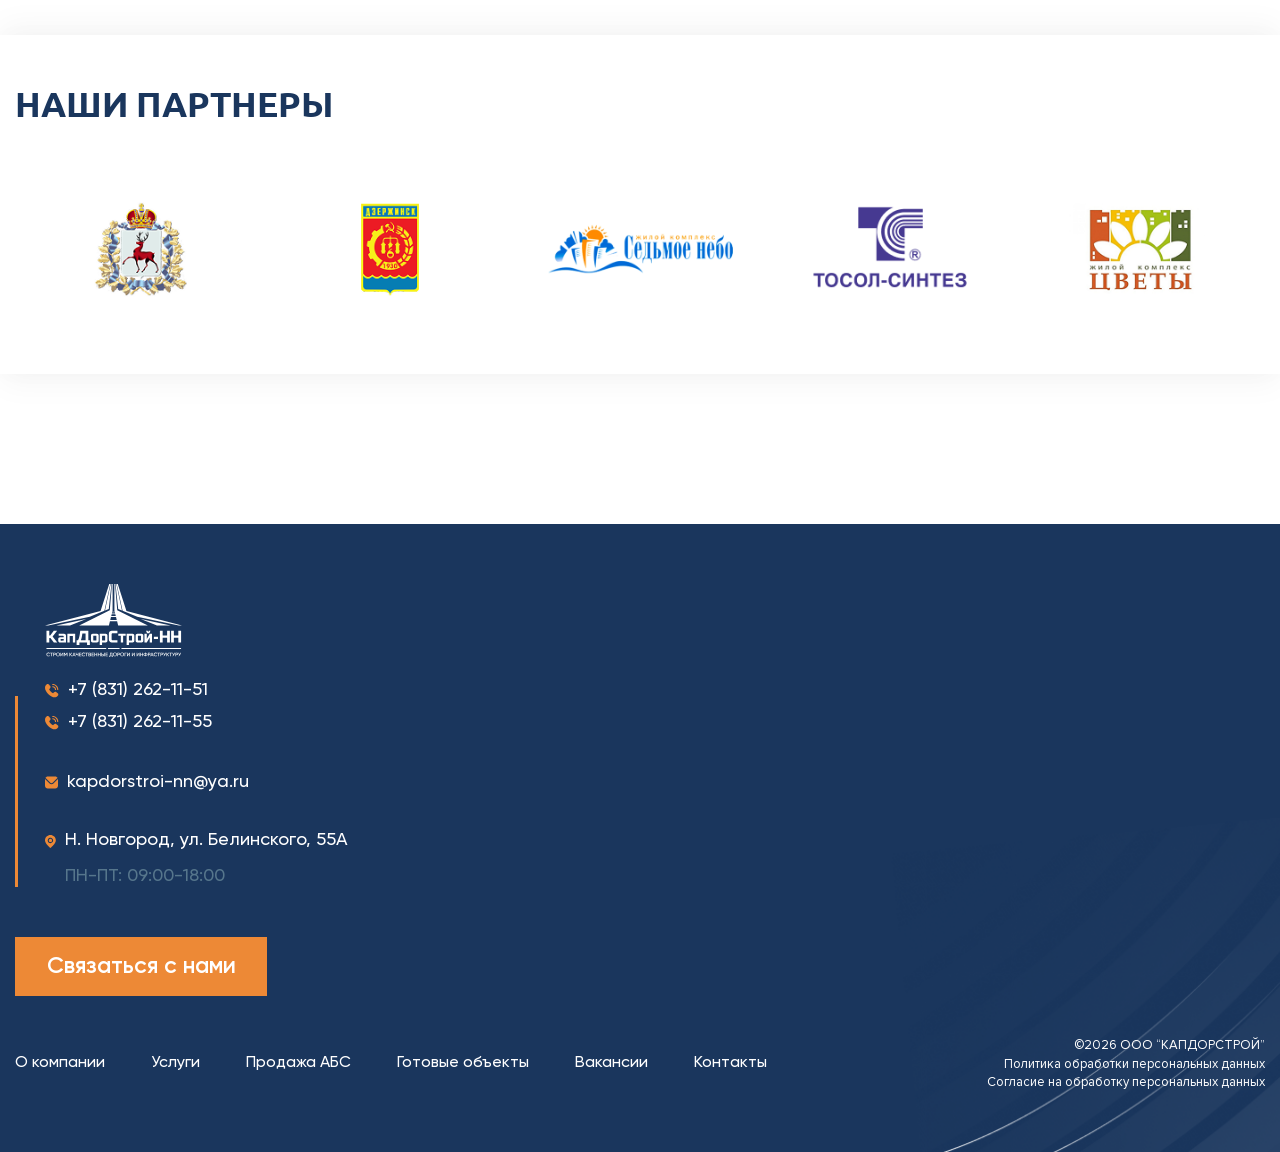
==== commit 48d848fe: "Added absSales and finishedObjects page" ====
--- a/index.html
+++ b/index.html
@@ -80,11 +80,11 @@
                             </div>
 
                             <div class="headerLink">
-                                <a href="#">Продажа АБС</a>
+                                <a href="./absSales.html">Продажа АБС</a>
                             </div>
 
                             <div class="headerLink">
-                                <a href="#">Готовые объекты</a>
+                                <a href="./finishedObjects.html">Готовые объекты</a>
                             </div>
 
                             <div class="headerLink">
@@ -349,7 +349,7 @@
                                             </div>
 
                                             <div class="dealsCardButtons">
-                                                <div class="dealsCardGetContactBtn">
+                                                <div class="dealsCardGetContactBtn openGetContactModal">
                                                     Оставить заявку
                                                 </div>
 
@@ -377,7 +377,7 @@
                                             </div>
 
                                             <div class="dealsCardButtons">
-                                                <div class="dealsCardGetContactBtn">
+                                                <div class="dealsCardGetContactBtn openGetContactModal">
                                                     Оставить заявку
                                                 </div>
 
@@ -405,7 +405,7 @@
                                             </div>
 
                                             <div class="dealsCardButtons">
-                                                <div class="dealsCardGetContactBtn">
+                                                <div class="dealsCardGetContactBtn openGetContactModal">
                                                     Оставить заявку
                                                 </div>
 
@@ -691,7 +691,7 @@
 
                             <div class="finishedObjectsContent">
                                 <div class="finishedObjectsCards">
-                                    <div class="finishedObjectsCard">
+                                    <div class="finishedObjectsCard hasLink">
                                         <div class="finishedObjectsCardSlider">
                                             <div class="finishedObjectsCardSlide">
                                                 <div class="finishedObjectsCardImage">
@@ -721,10 +721,16 @@
                                                 <img src="./images/svg/size.svg" alt="">
                                                 00 000 м2
                                             </div>
-                                        </div>
-                                    </div>
-
-                                    <div class="finishedObjectsCard">
+
+                                            <a href="#" class="finishedObjectsCardMoreLink">
+                                                Подробнее
+
+                                                <img src="./images/svg/rightArrowWhite.svg" alt="">
+                                            </a>
+                                        </div>
+                                    </div>
+
+                                    <div class="finishedObjectsCard hasLink">
                                         <div class="finishedObjectsCardSlider">
                                             <div class="finishedObjectsCardSlide">
                                                 <div class="finishedObjectsCardImage">
@@ -754,6 +760,12 @@
                                                 <img src="./images/svg/size.svg" alt="">
                                                 00 000 м2
                                             </div>
+
+                                            <a href="#" class="finishedObjectsCardMoreLink">
+                                                Подробнее
+
+                                                <img src="./images/svg/rightArrowWhite.svg" alt="">
+                                            </a>
                                         </div>
                                     </div>
 
@@ -798,7 +810,7 @@
                                         </div>
                                     </div>
 
-                                    <div class="finishedObjectsCard">
+                                    <div class="finishedObjectsCard hasLink">
                                         <div class="finishedObjectsCardSlider">
                                             <div class="finishedObjectsCardSlide">
                                                 <div class="finishedObjectsCardImage">
@@ -828,10 +840,16 @@
                                                 <img src="./images/svg/size.svg" alt="">
                                                 00 000 м2
                                             </div>
-                                        </div>
-                                    </div>
-
-                                    <div class="finishedObjectsCard">
+
+                                            <a href="#" class="finishedObjectsCardMoreLink">
+                                                Подробнее
+
+                                                <img src="./images/svg/rightArrowWhite.svg" alt="">
+                                            </a>
+                                        </div>
+                                    </div>
+
+                                    <div class="finishedObjectsCard hasLink">
                                         <div class="finishedObjectsCardSlider">
                                             <div class="finishedObjectsCardSlide">
                                                 <div class="finishedObjectsCardImage">
@@ -861,10 +879,16 @@
                                                 <img src="./images/svg/size.svg" alt="">
                                                 00 000 м2
                                             </div>
-                                        </div>
-                                    </div>
-
-                                    <div class="finishedObjectsCard">
+
+                                            <a href="#" class="finishedObjectsCardMoreLink">
+                                                Подробнее
+
+                                                <img src="./images/svg/rightArrowWhite.svg" alt="">
+                                            </a>
+                                        </div>
+                                    </div>
+
+                                    <div class="finishedObjectsCard hasLink">
                                         <div class="finishedObjectsCardSlider">
                                             <div class="finishedObjectsCardSlide">
                                                 <div class="finishedObjectsCardImage">
@@ -894,6 +918,12 @@
                                                 <img src="./images/svg/size.svg" alt="">
                                                 00 000 м2
                                             </div>
+
+                                            <a href="#" class="finishedObjectsCardMoreLink">
+                                                Подробнее
+
+                                                <img src="./images/svg/rightArrowWhite.svg" alt="">
+                                            </a>
                                         </div>
                                     </div>
                                 </div>
@@ -913,6 +943,26 @@
 
                             <div class="ourPartnersCards">
                                 <div class="ourPartnersCard">
+                                    <img src="./images/ourPartnersCards/1.png" alt="">
+                                </div>
+
+                                <div class="ourPartnersCard">
+                                    <img src="./images/ourPartnersCards/2.png" alt="">
+                                </div>
+
+                                <div class="ourPartnersCard">
+                                    <img src="./images/ourPartnersCards/3.png" alt="">
+                                </div>
+
+                                <div class="ourPartnersCard">
+                                    <img src="./images/ourPartnersCards/4.png" alt="">
+                                </div>
+
+                                <div class="ourPartnersCard">
+                                    <img src="./images/ourPartnersCards/5.png" alt="">
+                                </div>
+
+                                 <div class="ourPartnersCard">
                                     <img src="./images/ourPartnersCards/1.png" alt="">
                                 </div>
 
@@ -981,7 +1031,7 @@
                                 </div>
                             </div>
 
-                            <div class="footerGetContactBtn">
+                            <div class="footerGetContactBtn openGetContactModal">
                                 Связаться с нами
                             </div>
                         </div>
@@ -1002,11 +1052,11 @@
                                     Услуги
                                 </a>
 
-                                <a href="#">
+                                <a href="./absSales.html">
                                     Продажа АБС
                                 </a>
 
-                                <a href="#">
+                                <a href="./finishedObjects.html">
                                     Готовые объекты
                                 </a>
 
--- a/css/style.css
+++ b/css/style.css
@@ -76,6 +76,34 @@
     font-weight: 700;
     font-style: normal;
     font-display: swap;
+}
+
+
+/* Кастомный скролл на странице */
+
+::-webkit-scrollbar {
+  width: 6px;
+}
+
+::-webkit-scrollbar-track {
+  background: var(--white);
+}
+
+::-webkit-scrollbar-thumb {
+  background-color: var(--orange);
+}
+
+::-webkit-scrollbar-thumb:hover {
+  background-color: var(--orange);
+}
+
+/* Кастомный скролл для Firefox */
+
+@-moz-document url-prefix() {
+  * {
+    scrollbar-color: var(--orange) var(--white); 
+    scrollbar-width: thin; 
+  }
 }
 
 :root {
@@ -1410,9 +1438,26 @@
 
 .ourPartnersCards {
     padding-top: 50px;
-    display: grid;
-    grid-template-columns: repeat(5, 1fr);
-    gap: 30px;
+    width: 100%;        
+}
+
+.ourPartnersCards .slick-track {
+    display: flex;
+    align-items: center;
+}
+
+.ourPartnersCard {
+    display: flex !important;
+    align-items: center;
+    justify-content: center;
+    padding: 0 10px;
+    box-sizing: border-box;
+}
+
+.ourPartnersCard img {
+    max-width: 100%;
+    height: auto;
+    display: block;
 }
 
 
@@ -1969,7 +2014,57 @@
 
 
 
-
+/* Хлебные крошки */
+
+.breadcrumbs {
+    display: flex;
+    align-items: center;
+    flex-wrap: wrap;
+    font-family: 'Gilroy', sans-serif;
+    font-weight: 500;
+    font-size: 18px;
+    line-height: 110%;
+    padding: 55px 0px;
+}
+
+.breadcrumbLink {
+    color: var(--blue);
+    transition: color 0.3s ease;
+}
+
+.breadcrumbLink:hover {
+    color: var(--orange);
+}
+
+.breadcrumbSeparator {
+    color: var(--blue);
+    margin: 0 12px;
+}
+
+.breadcrumbCurrent {
+    color: var(--orange);
+    pointer-events: none; 
+}
+
+.absSalesContent {
+    padding: 50px 0px 150px 0px;
+}
+
+.absSalesContent .asphaltTypesCards {
+    padding-top: 0px;
+}
+
+.finishedObjectsPage .ourPartnersSection {
+    margin: 150px 0px;
+}
+
+.finishedObjectsPageContent {
+    padding-top: 50px;
+}
+
+.finishedObjectsPageContent .finishedObjectsCards {
+    padding-top: 0px;
+}
 
 
 /* --- Media styles --- */
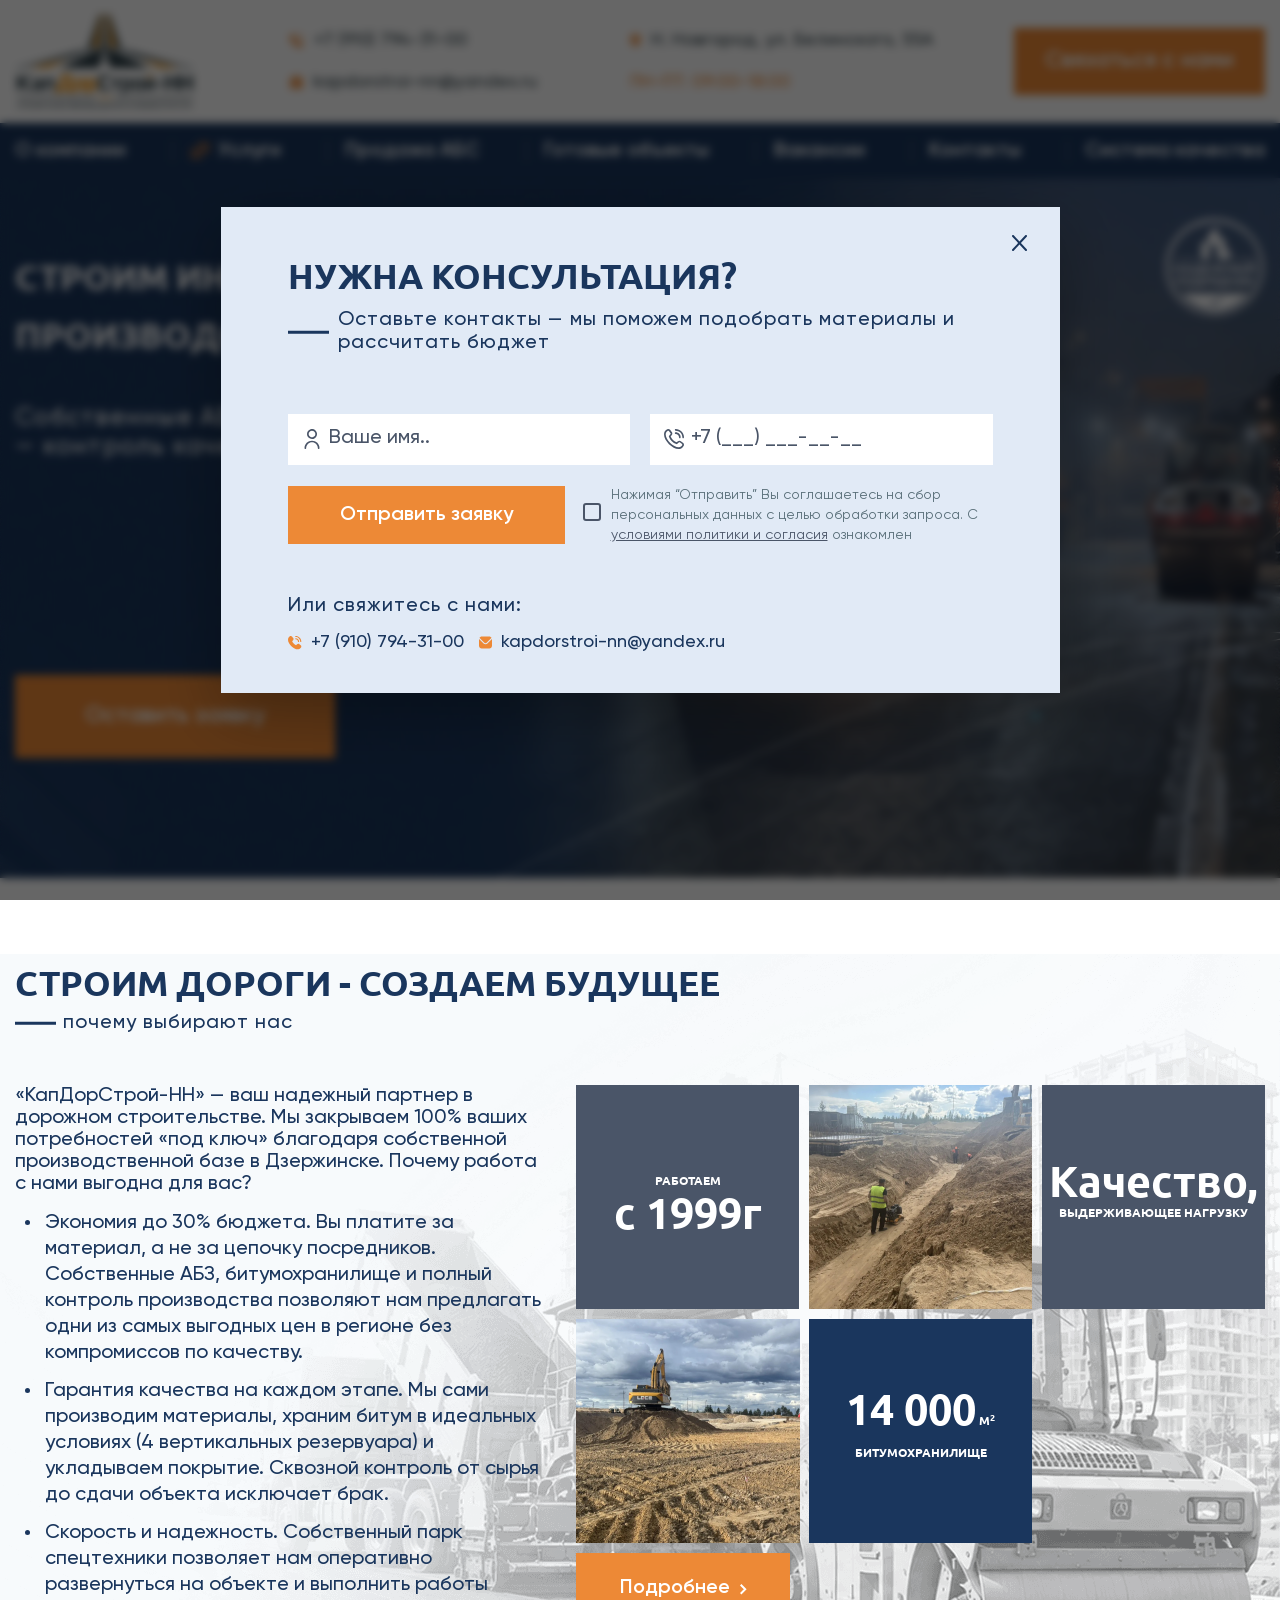
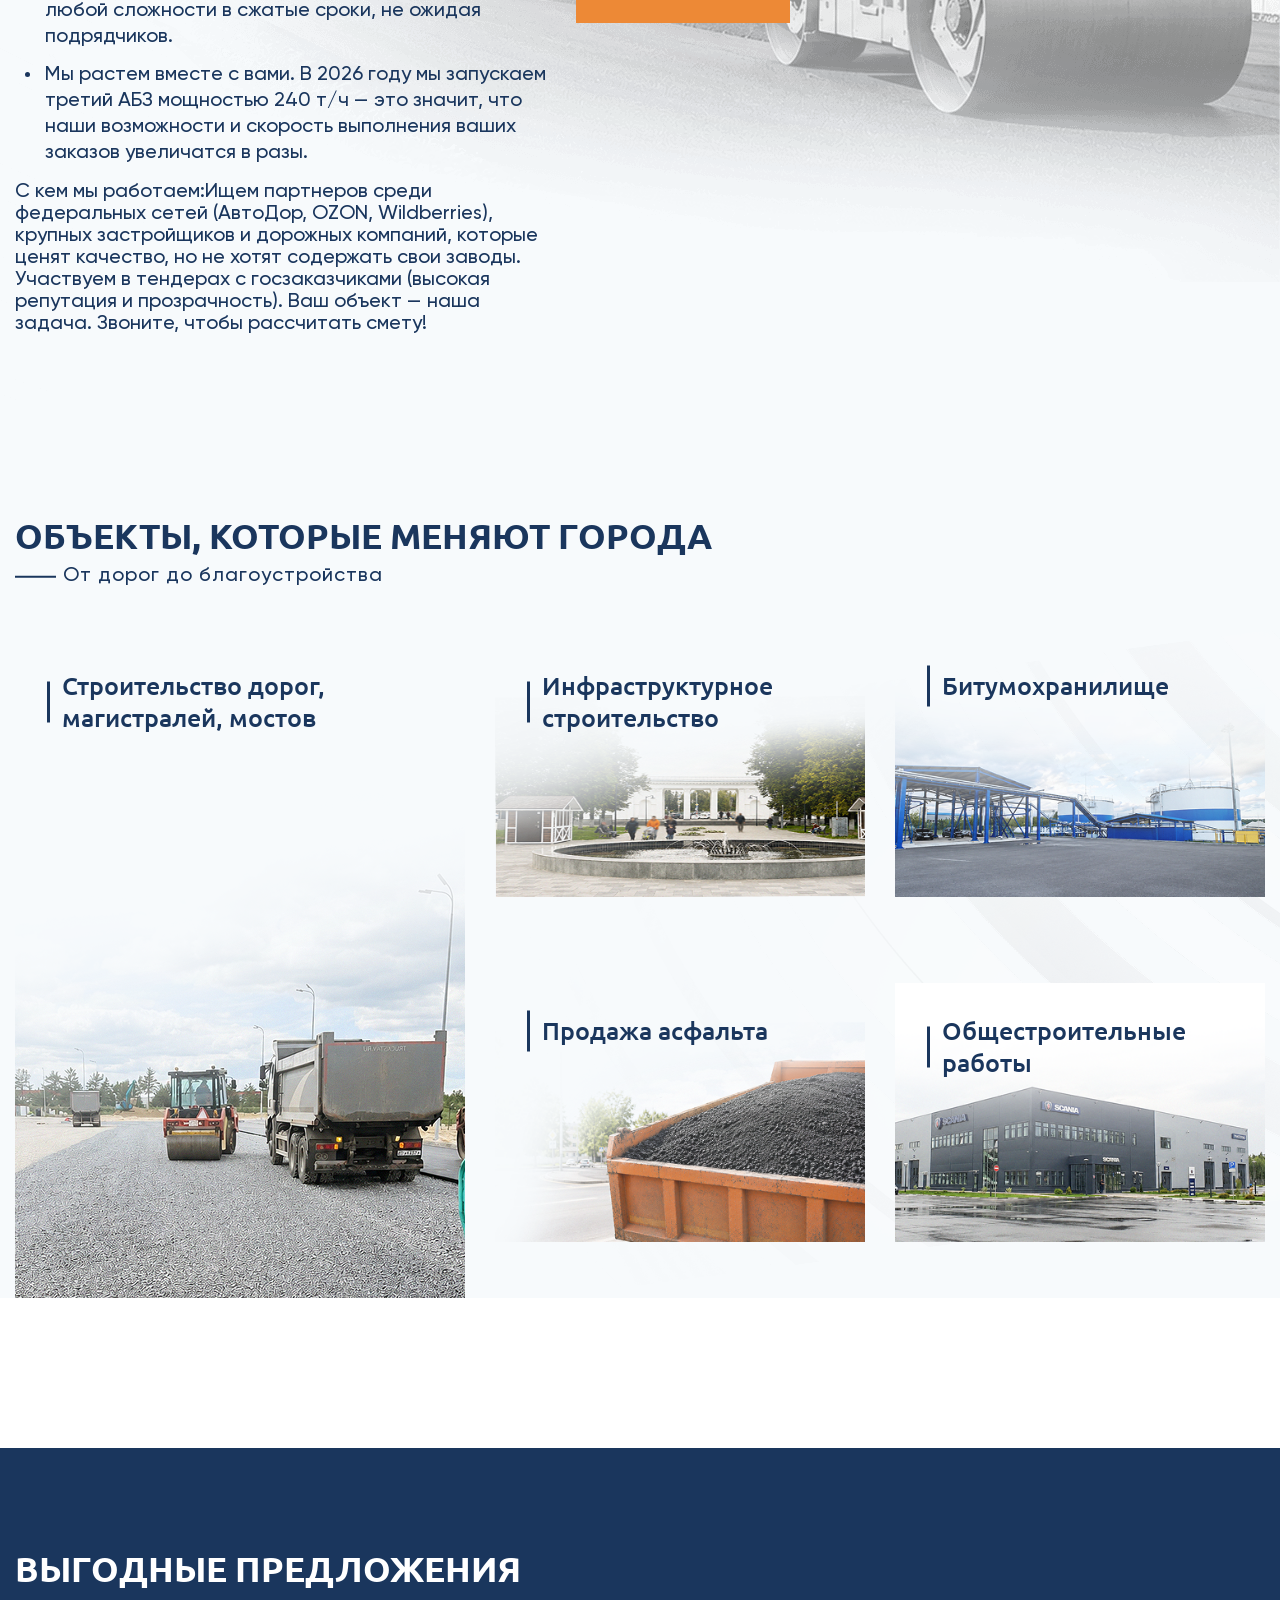
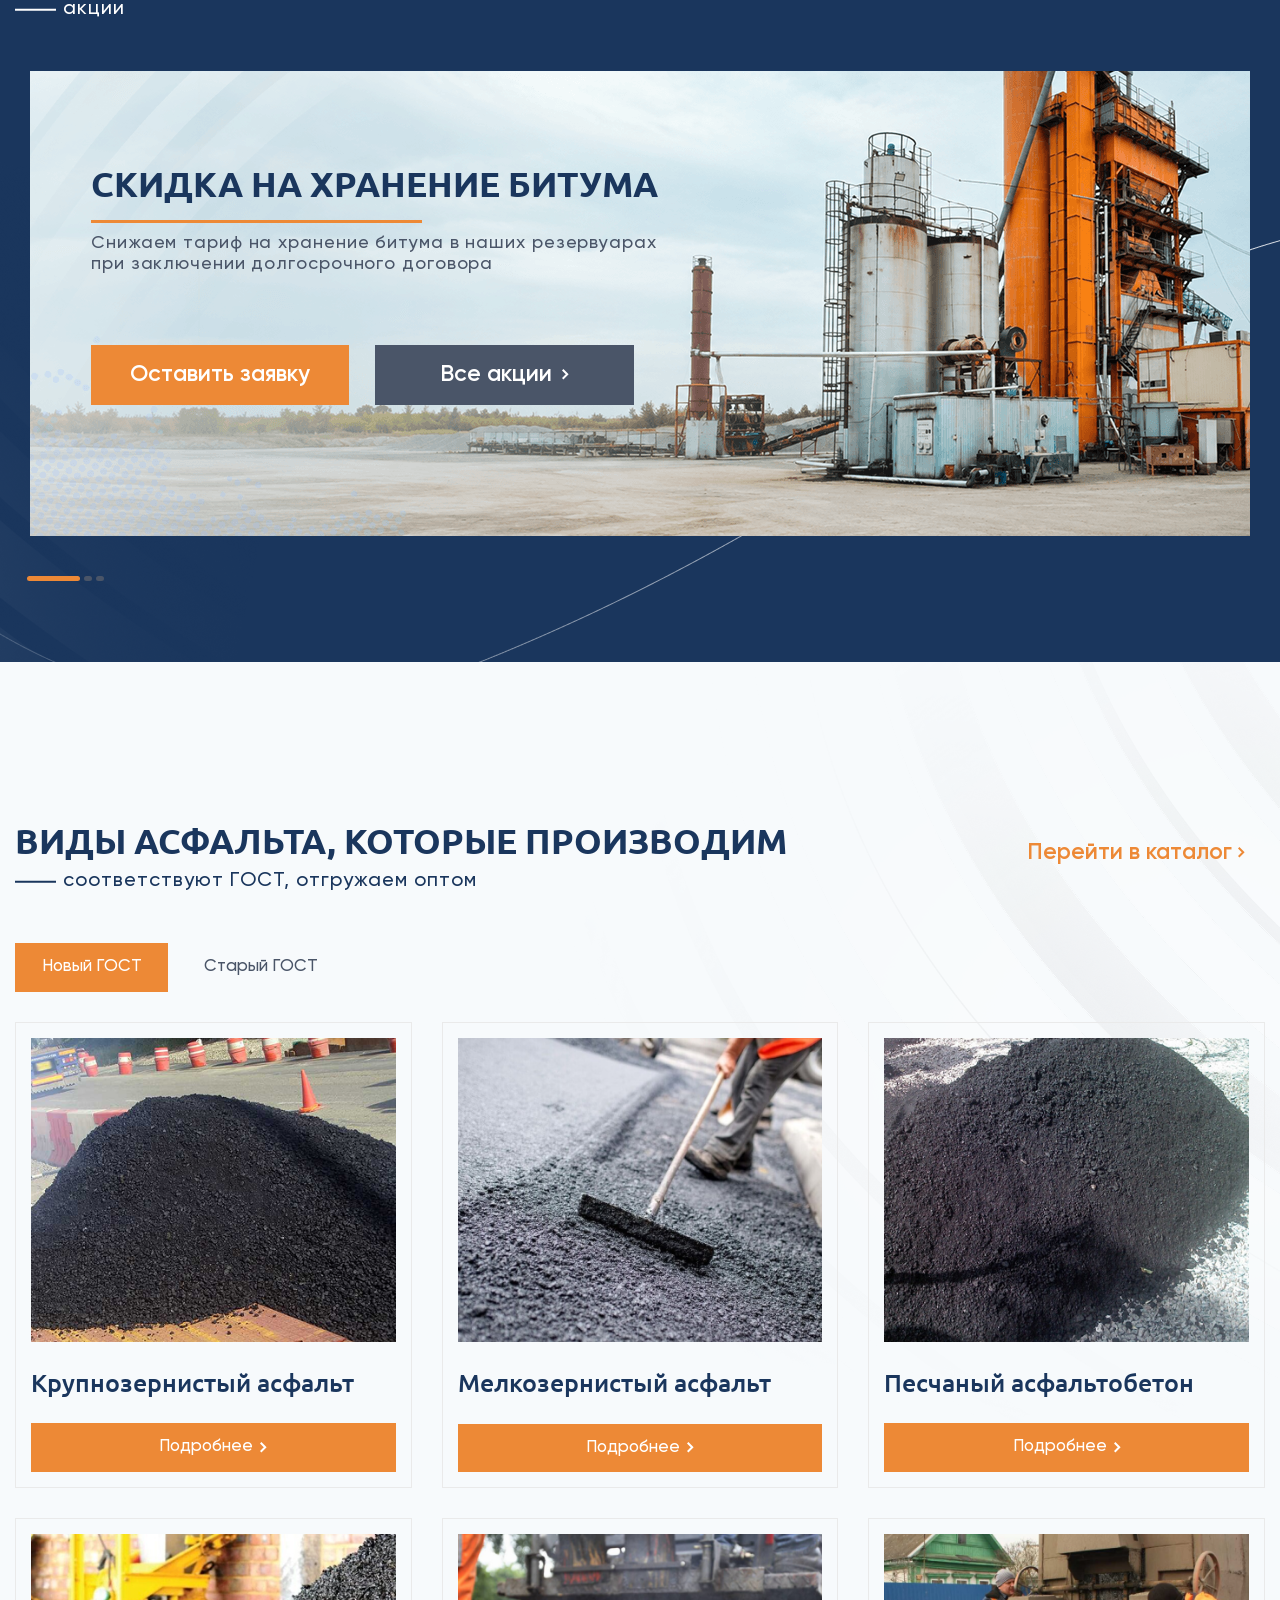
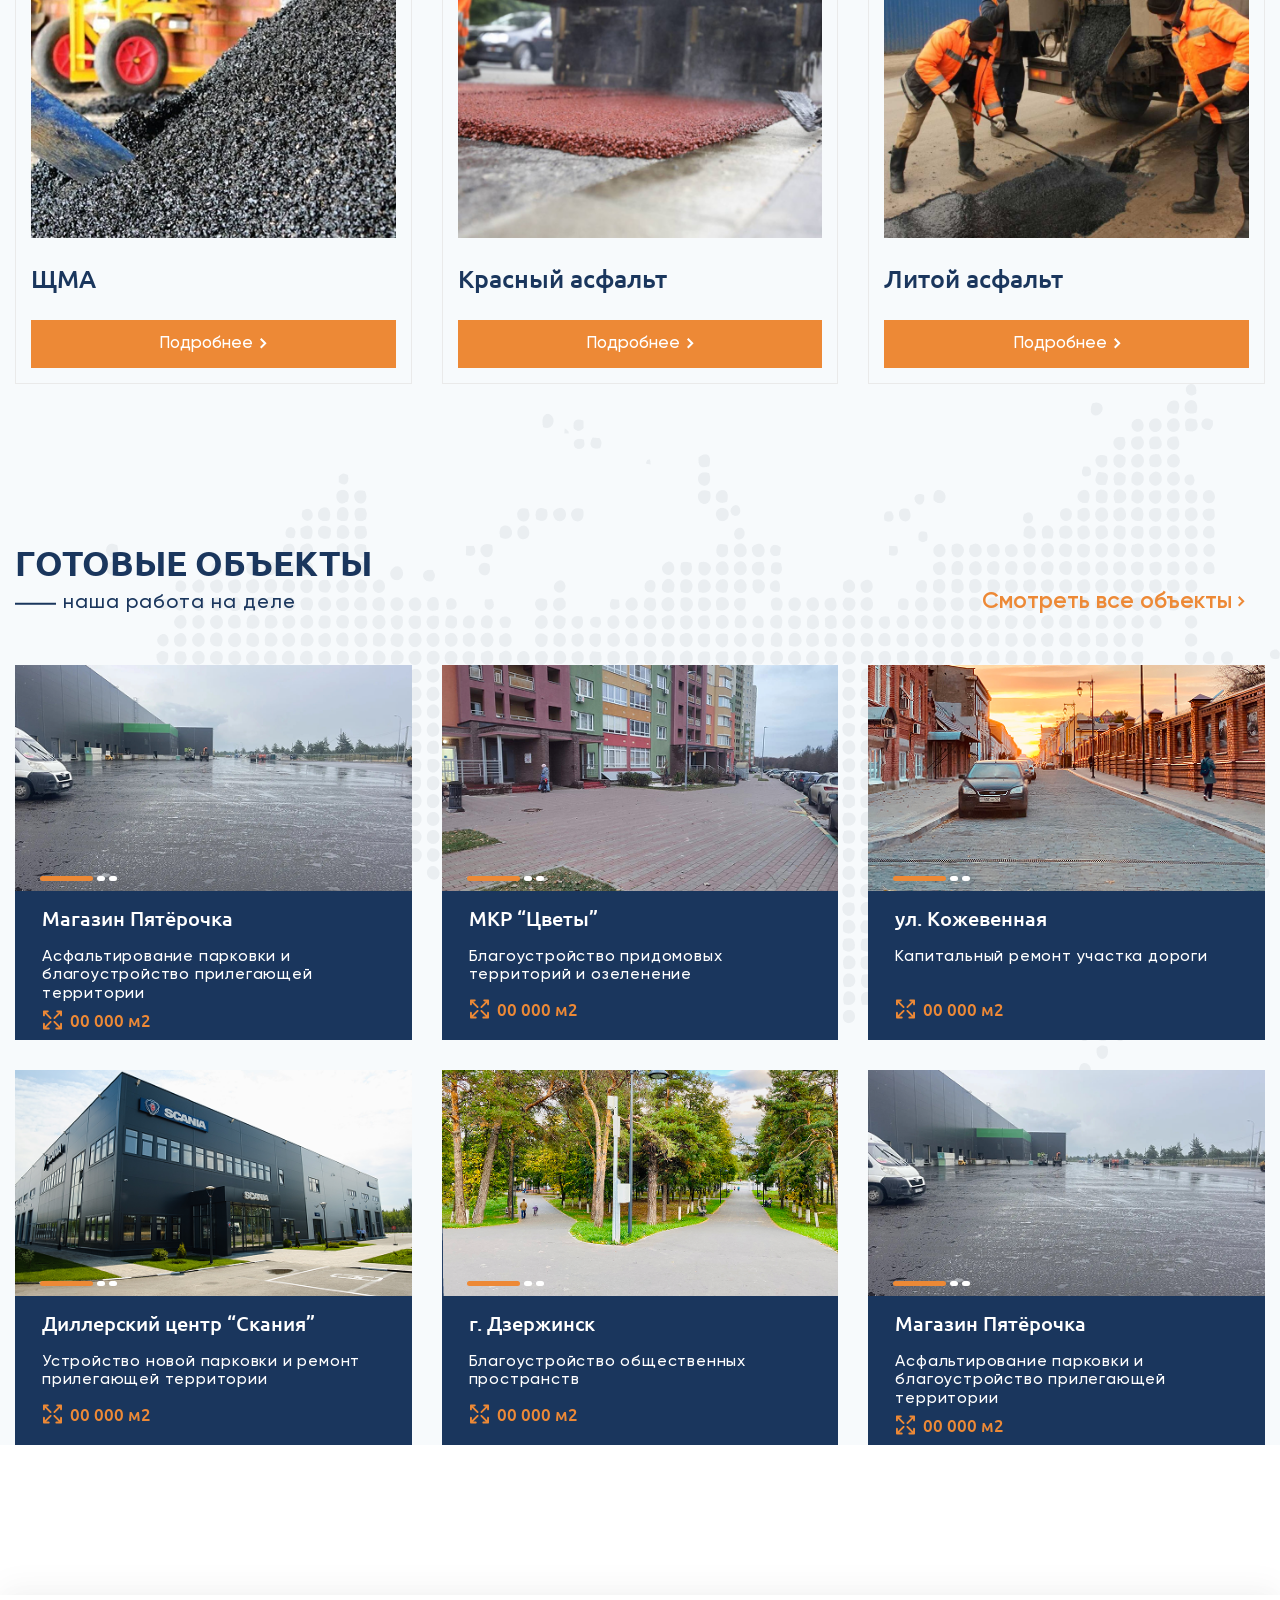
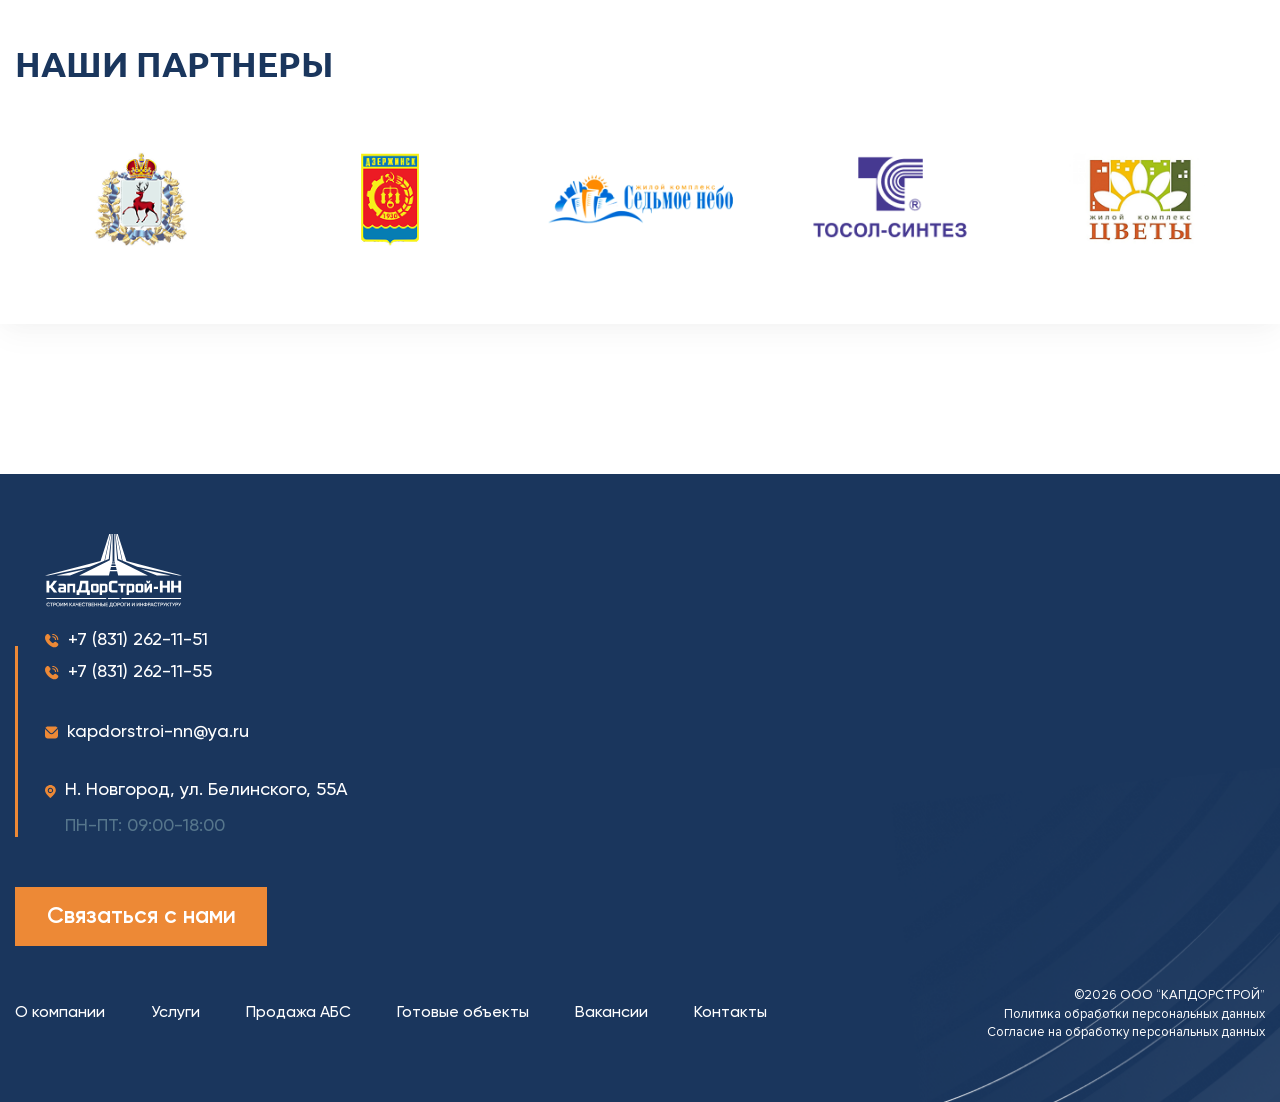
==== commit ed15df6d: "Added aboutPage" ====
--- a/index.html
+++ b/index.html
@@ -70,7 +70,7 @@
                     <div class="container">
                         <div class="headerLinks">
                             <div class="headerLink">
-                                <a href="#">О компании</a>
+                                <a href="./aboutPage.html">О компании</a>
                             </div>
 
                             <div class="headerLink">
@@ -259,7 +259,7 @@
 
                             <div class="objectsContent">
                                 <div class="objectsContentLeft">
-                                    <div class="objectsCard">
+                                    <a href="./roadConstructionPage.html" class="objectsCard">
                                         <div class="objectsCardImage">
                                             <img src="./images/objectCards/1.png" alt="">
                                         </div>
@@ -267,7 +267,7 @@
                                         <div class="objectsCardTitle">
                                             Строительство дорог, магистралей, мостов
                                         </div>
-                                    </div>
+                                    </a>
                                 </div>
 
                                 <div class="objectsContentRight">
@@ -1044,7 +1044,7 @@
                     <div class="footerCopyright">
                         <div class="footerCopyrightLeft">
                             <div class="footerCopyrightLeftLinks">
-                                <a href="#">
+                                <a href="./aboutPage.html">
                                     О компании
                                 </a>
 
--- a/css/style.css
+++ b/css/style.css
@@ -25,6 +25,14 @@
 @font-face {
     font-family: 'Gilroy';
     src: url('../fonts/Gilroy/Gilroy-Regular_0.ttf') format('truetype');
+    font-weight: 400;
+    font-style: normal;
+    font-display: swap;
+}
+
+@font-face {
+    font-family: 'Ubuntu';
+    src: url('../fonts/Ubuntu/Ubuntu-Regular.ttf') format('truetype');
     font-weight: 400;
     font-style: normal;
     font-display: swap;
@@ -150,6 +158,7 @@
 h3,
 .h3 {
     margin-top: 0px;
+    margin-bottom: 0px;
 }
 
 .h1,
@@ -170,6 +179,15 @@
     line-height: 165%;
     color: var(--blue);
     text-transform: uppercase;
+}
+
+.h3,
+h3 {
+    font-family: 'Ubuntu', sans-serif;
+    font-weight: 500;
+    font-size: 25px;
+    line-height: 126%;
+    color: var(--blue);
 }
 
 .wrapper {
@@ -2066,6 +2084,354 @@
     padding-top: 0px;
 }
 
+.finishedObjectsPageSizeAndJob {
+    display: flex;
+    align-items: center;
+    gap: 34px;
+}
+
+.finishedObjectsPageSize {
+    display: flex;
+    align-items: center;
+    gap: 10px;
+    font-family: 'Ubuntu', sans-serif;
+    font-weight: 400;
+    font-size: 20px;
+    line-height: 126%;
+    color: var(--blue);
+}
+
+.finishedObjectsJob {
+    display: flex;
+    align-items: center;
+    gap: 10px;
+}
+
+.finishedObjectsJobOrange {
+    font-family: 'Ubuntu', sans-serif;
+    font-weight: 500;
+    font-size: 20px;
+    line-height: 126%;
+    color: var(--orange);
+}
+
+.finishedObjectsJobBlack {
+    font-family: 'Ubuntu', sans-serif;
+    font-weight: 400;
+    font-size: 20px;
+    line-height: 126%;
+    color: var(--blue);
+}
+
+.finishedObjectsPageDesc {
+    padding-top: 30px;
+    font-family: 'Gilroy', sans-serif;
+    font-weight: 500;
+    font-size: 20px;
+    line-height: 110%;
+    color: var(--blue);
+}
+
+
+.finishedObjectsPageCards {
+    padding-top: 30px;
+    display: grid;
+    grid-template-columns: repeat(3, 1fr);
+    gap: 30px;
+}
+
+.finishedObjectsPageCard {
+    width: 100%;
+    height: auto;
+    aspect-ratio: 450 / 336;
+    overflow: hidden;
+}
+
+.finishedObjectsPageCard img {
+    width: 100%;
+    height: 100%;
+    object-fit: cover;
+    display: block;
+}
+
+
+
+/* Подробна страница "Продажа АБС" */
+
+.absSalesInfoProduct {
+    display: grid;
+    grid-template-columns: repeat(2, 1fr);
+    gap: 30px;
+}
+
+.absSalesInfoProductTitle {
+    font-family: 'Ubuntu', sans-serif;
+    font-weight: 700;
+    font-size: 35px;
+    line-height: 165%;
+    text-transform: uppercase;
+    color: var(--blue);
+}
+
+.absSalesInfoProductPrice {
+    padding-top: 50px;
+    font-family: 'Ubuntu', sans-serif;
+    font-weight: 700;
+    font-size: 40px;
+    line-height: 165%;
+    color: var(--blue);
+}
+
+.absSalesInfoProductPriceDesc {
+    font-family: 'Gilroy', sans-serif;
+    font-weight: 500;
+    font-size: 17px;
+    line-height: 110%;
+    color: #4A5568;
+}
+
+.absSalesInfoProductOrderBtn {
+    cursor: pointer;
+    margin-top: 50px;
+    max-width: 252px;
+    width: 100%;
+    display: flex;
+    align-items: center;
+    justify-content: center;
+    color: var(--white);
+    font-family: 'Gilroy', sans-serif;
+    font-weight: 700;
+    font-size: 23px;
+    line-height: 110%;
+    background-color: var(--orange);
+    padding: 17px 0px;
+    transition: all 0.3s ease;
+}
+
+.absSalesInfoProductOrderBtn:hover {
+    background-color: var(--black);
+}
+
+.absSalesInfoTabsContent {
+    margin-top: 90px;
+    margin-bottom: 190px;
+}
+
+.absSalesInfoTabs {
+    margin-bottom: 30px;
+    display: grid;
+    grid-template-columns: repeat(4, 1fr);
+    gap: 0px;
+    overflow: hidden;
+    box-shadow: 0 2px 10px rgba(0, 0, 0, 0.08);
+}
+
+.absSalesInfoTab {
+    cursor: pointer;
+    padding: 13.5px 0px;
+    display: flex;
+    align-items: center;
+    justify-content: center;
+    text-align: center;
+    color: #4A5568;
+    font-family: 'Gilroy', sans-serif;
+    font-weight: 500;
+    font-size: 17px;
+    line-height: 110%;
+    background-color: #f7fafc;
+    transition: all 0.3s ease;
+    position: relative;
+}
+
+.absSalesInfoTab:hover:not(.active) {
+    background-color: #edf2f7;
+    color: #2d3748;
+    box-shadow: 0 4px 12px rgba(0, 0, 0, 0.05);
+}
+
+.absSalesInfoTab.active {
+    cursor: default;
+    background-color: var(--orange);
+    color: var(--white);
+    transform: scale(1.02);
+    box-shadow: 0 4px 15px rgba(255, 165, 0, 0.3);
+}
+
+.absSalesInfoTabsDesc {
+    display: flex;
+    flex-direction: column;
+    gap: 30px;
+}
+
+.absSalesInfoTabsDesc div:not(.h3) {
+    font-family: 'Gilroy', sans-serif;
+    font-weight: 500;
+    font-size: 20px;
+    line-height: 110%;
+    color: var(--blue);
+}
+
+.absSalesInfoTabsDesc ul {
+    list-style: disc;
+    padding-left: 30px;
+    margin: 0;
+}
+
+.absSalesInfoTabsDesc ul li {
+    font-family: 'Gilroy', sans-serif;
+    font-weight: 500;
+    font-size: 20px;
+    line-height: 110%;
+    color: var(--blue);
+    margin-bottom: 10px;
+}
+
+.roadConstructionContent {
+    margin-top: 50px;
+}
+
+.roadConstructionPage .finishedObjectsSection {
+    padding-top: 0px;
+}
+
+.faqTabs {
+    min-height: 493px;
+    display: flex;
+    flex-direction: column;
+}
+
+.faqTab {
+    transition: padding-bottom 0.4s ease;
+}
+
+.faqTab:not(:last-child):not(.active) {
+    padding-bottom: 20px;
+}
+
+.faqTab.active {
+    padding-bottom: 0px; 
+}
+
+.faqTabHead {
+    cursor: pointer;
+    background-color: #E1EAF6;
+    padding: 25.5px 36.5px;
+    display: flex;
+    align-items: center;
+    justify-content: space-between;
+}
+
+.faqTabTitle,
+.faqTabDesc {
+    font-family: 'Gilroy', sans-serif;
+    font-weight: 500;
+    font-size: 20px;
+    line-height: 110%;  
+    color: var(--blue);
+}
+
+.faqTabDesc {
+    padding: 20px 37px;
+}
+
+.faqTabHead img {
+    transition: transform 0.4s ease;
+    flex-shrink: 0;
+}
+
+
+.aboutPageContent {
+    margin-top: 30px;
+}
+
+
+
+
+
+/* Секция сертификатов */
+.certificatesSection {
+    padding-top: 150px;
+}
+
+.certificatesCardsSlider {
+    width: 100%;
+}
+.certificatesCardsSlider .slick-list {
+    margin: 0;
+    padding: 0 !important; 
+}
+
+.certificatesCardsSlider .slick-track {
+    display: flex;
+    align-items: stretch;
+    margin-left: 0;
+}
+
+.certificatesCard {
+    display: flex !important;
+    align-items: center;
+    justify-content: center;
+    box-sizing: border-box;
+    height: 310px;
+    padding: 0 15px; 
+}
+
+.certificatesCard:first-child {
+    padding-left: 0;
+}
+
+.certificatesCard img {
+    max-width: 100%;
+    max-height: 100%;
+    width: auto;
+    height: auto;
+    display: block;
+    object-fit: cover;
+    object-position: center;
+}
+
+.certificatesCardsDots {
+    display: flex;
+    justify-content: flex-start;
+    gap: 12px;
+    margin-top: 40px;
+    padding-left: 0; 
+}
+
+.certificatesCardsDots .slick-dots {
+    display: flex;
+    align-items: center;
+    gap: 4px;
+    margin: 0;
+    padding: 0;
+    list-style: none;
+}
+
+.certificatesCardsDots button {
+    display: block;
+    width: 8px;
+    height: 5px;
+    padding: 0;
+    border: none;
+    border-radius: 10px;
+    background-color: #4A5568;
+    cursor: pointer;
+    font-size: 0;
+    transition: all 0.3s ease;
+}
+
+.certificatesCardsDots .slick-active button {
+    width: 53px;
+    background-color: var(--orange);
+}
+
+.certificatesCardsDots button:hover {
+    background-color: var(--orange);
+}
+
+
+
+
 
 /* --- Media styles --- */
 
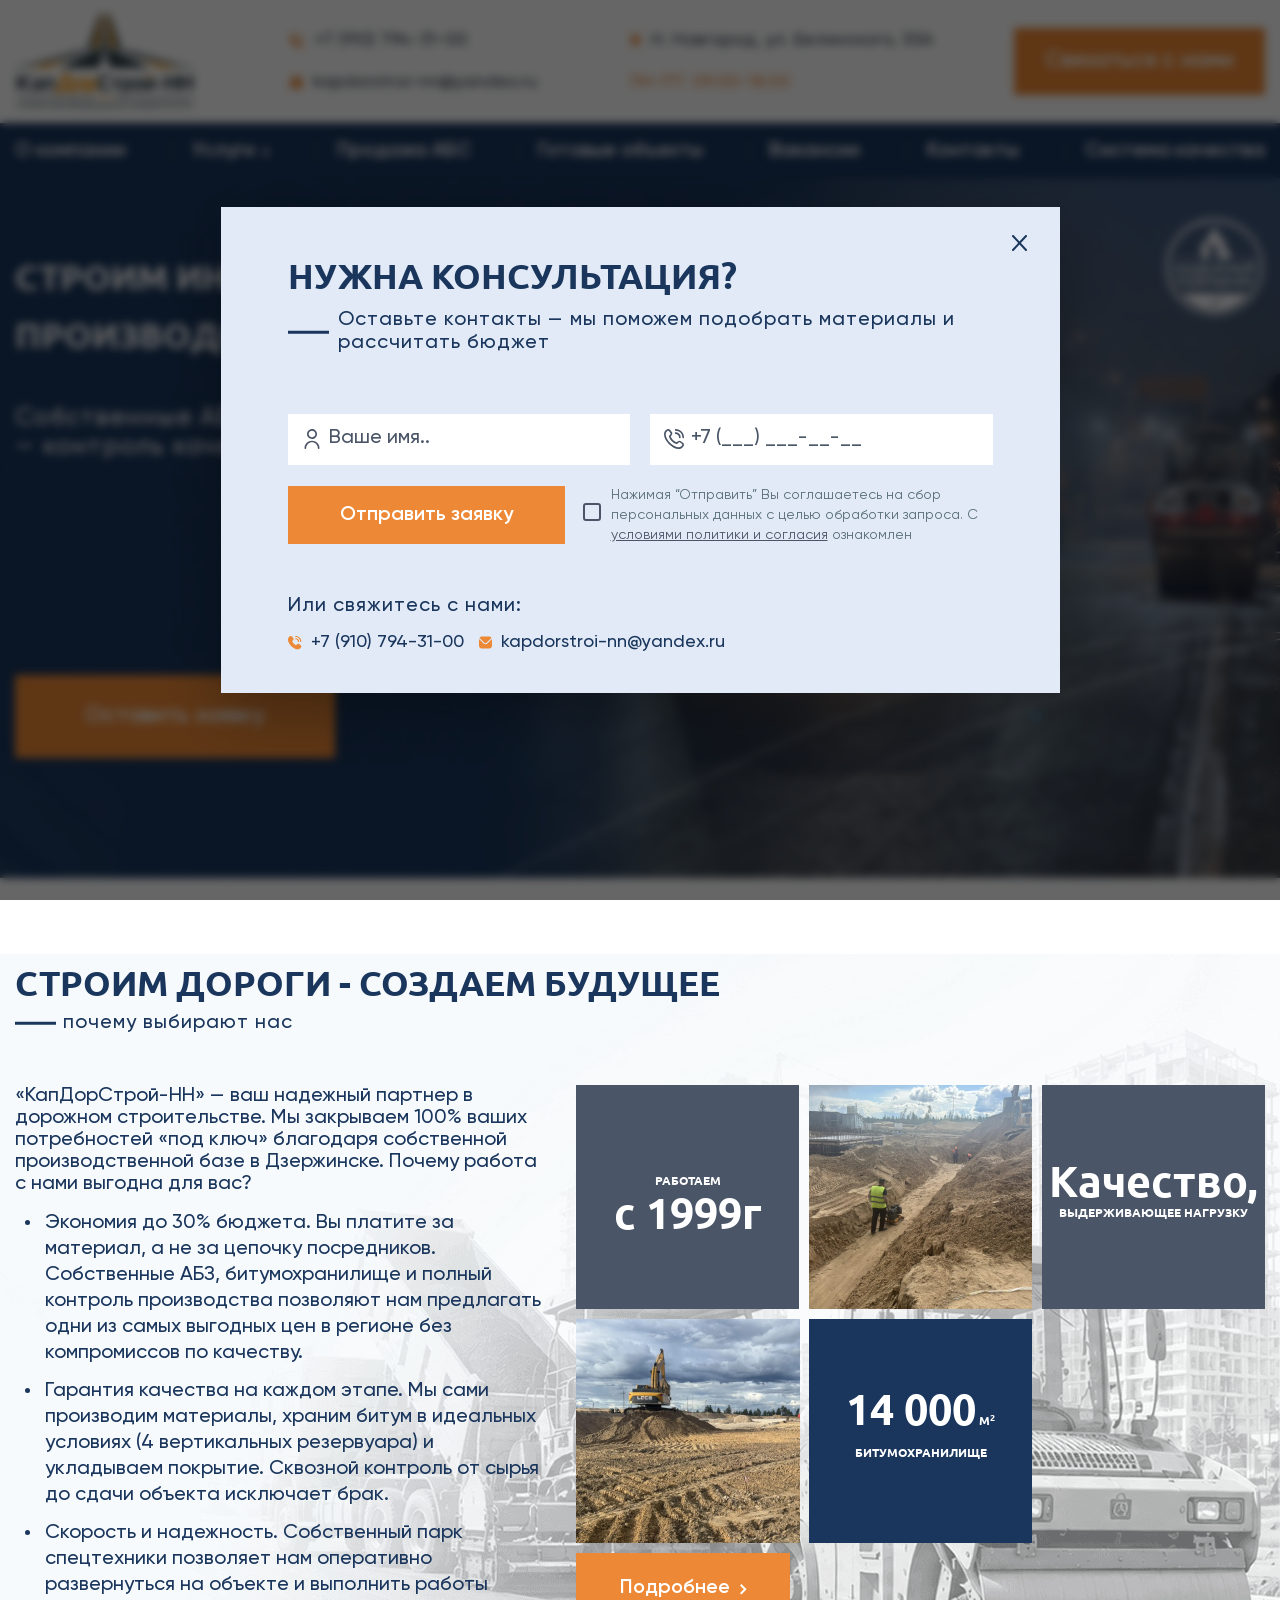
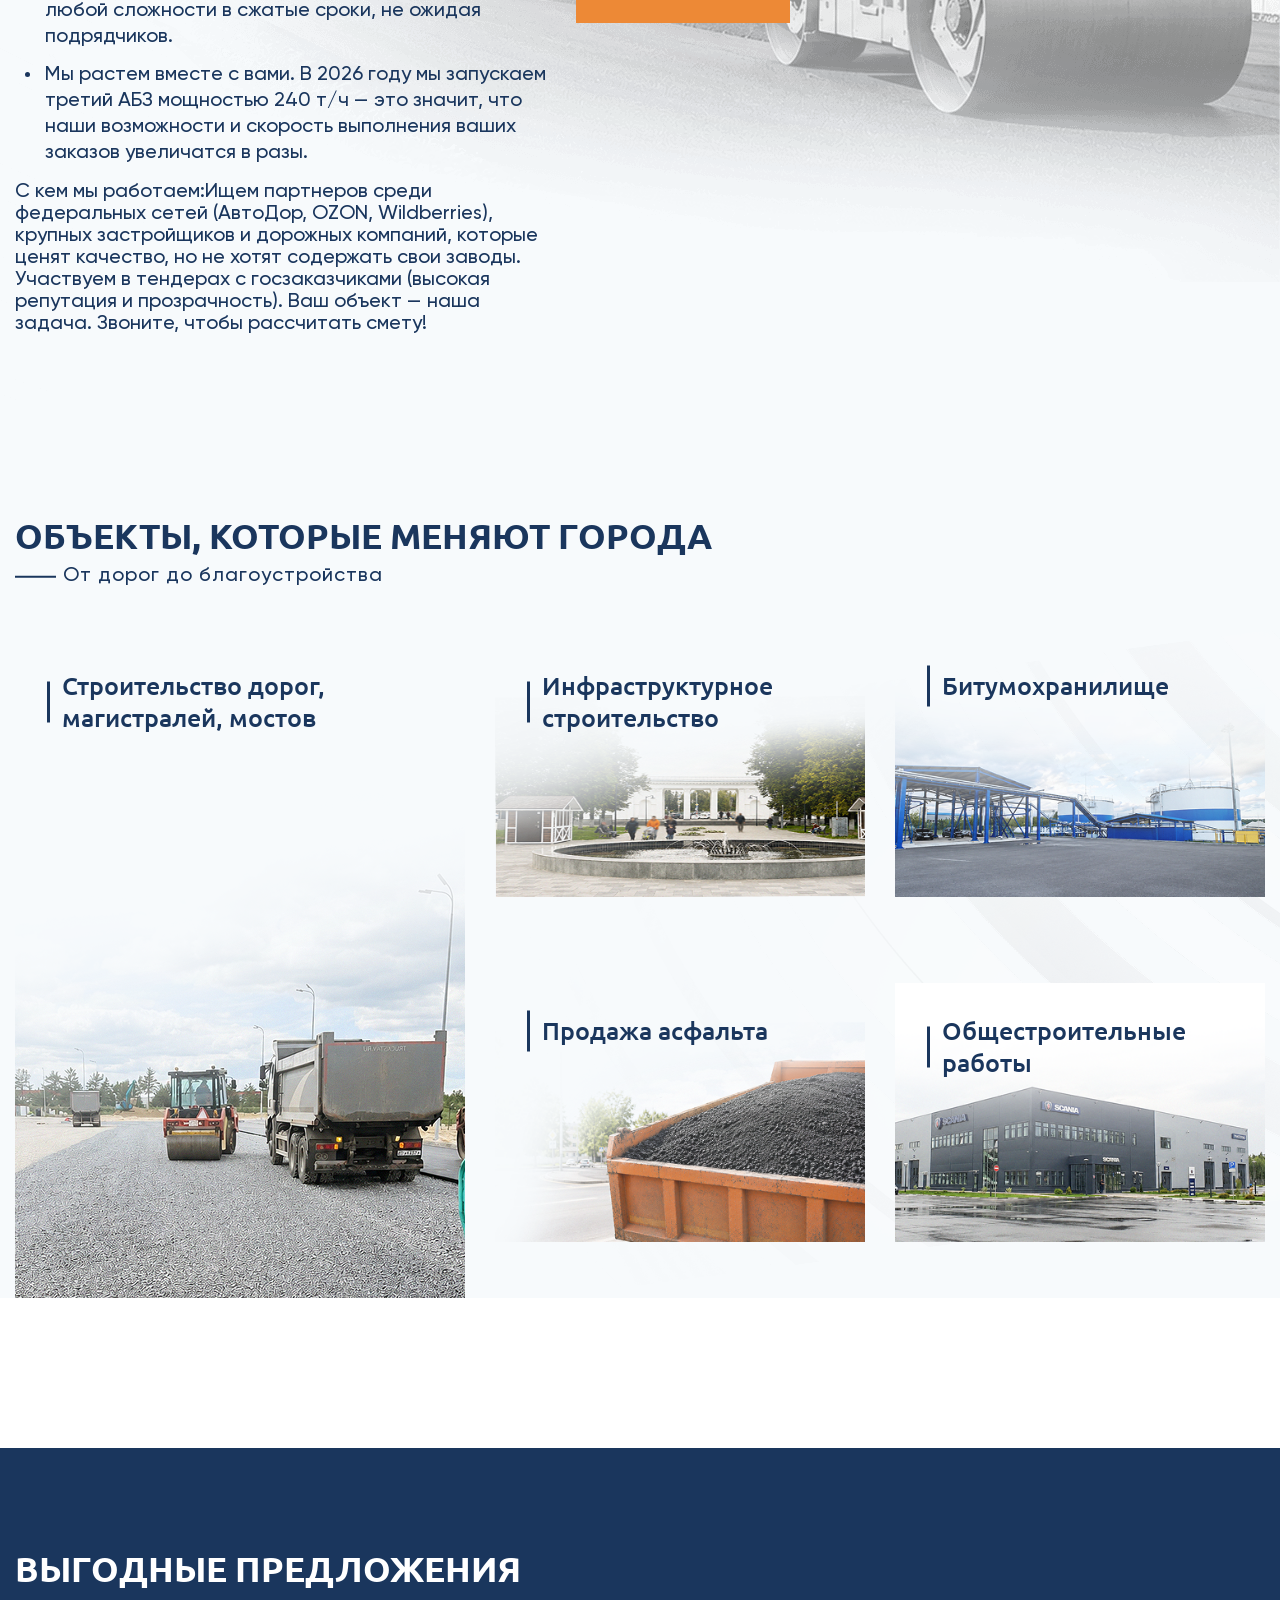
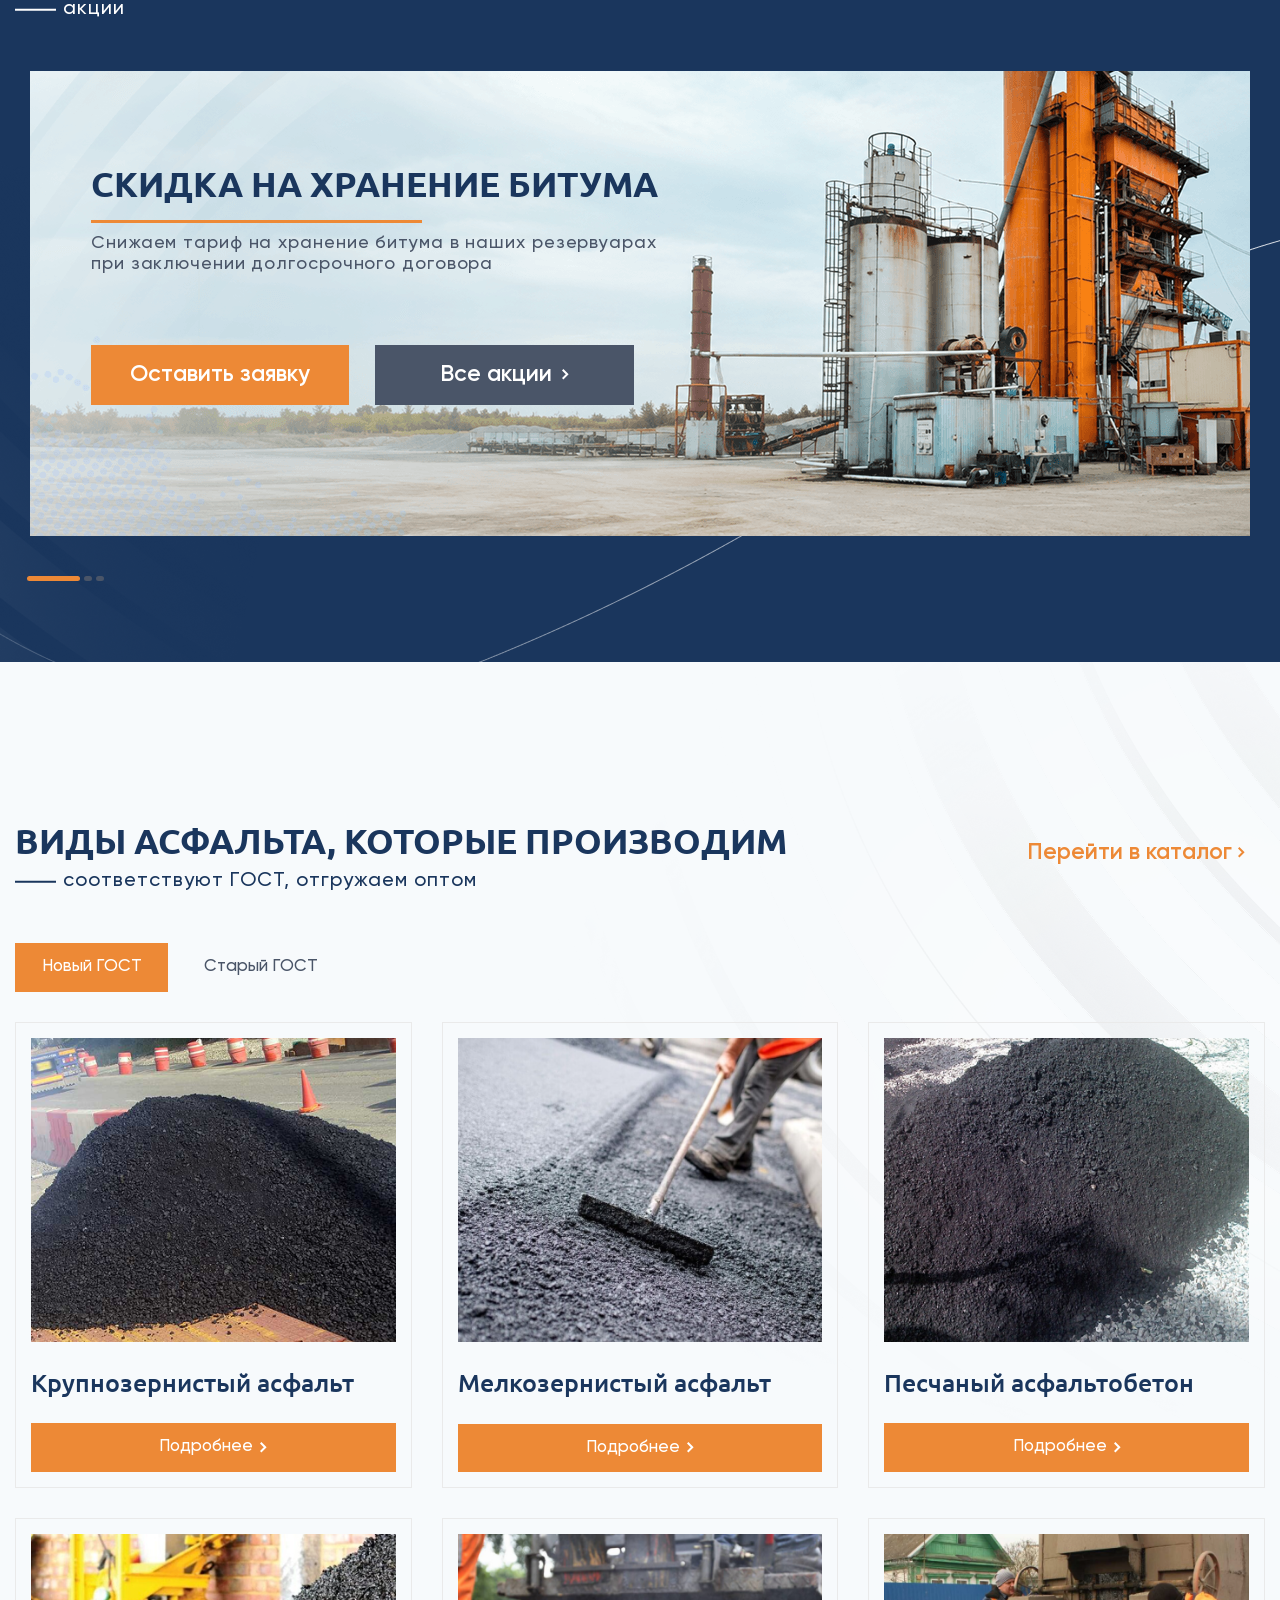
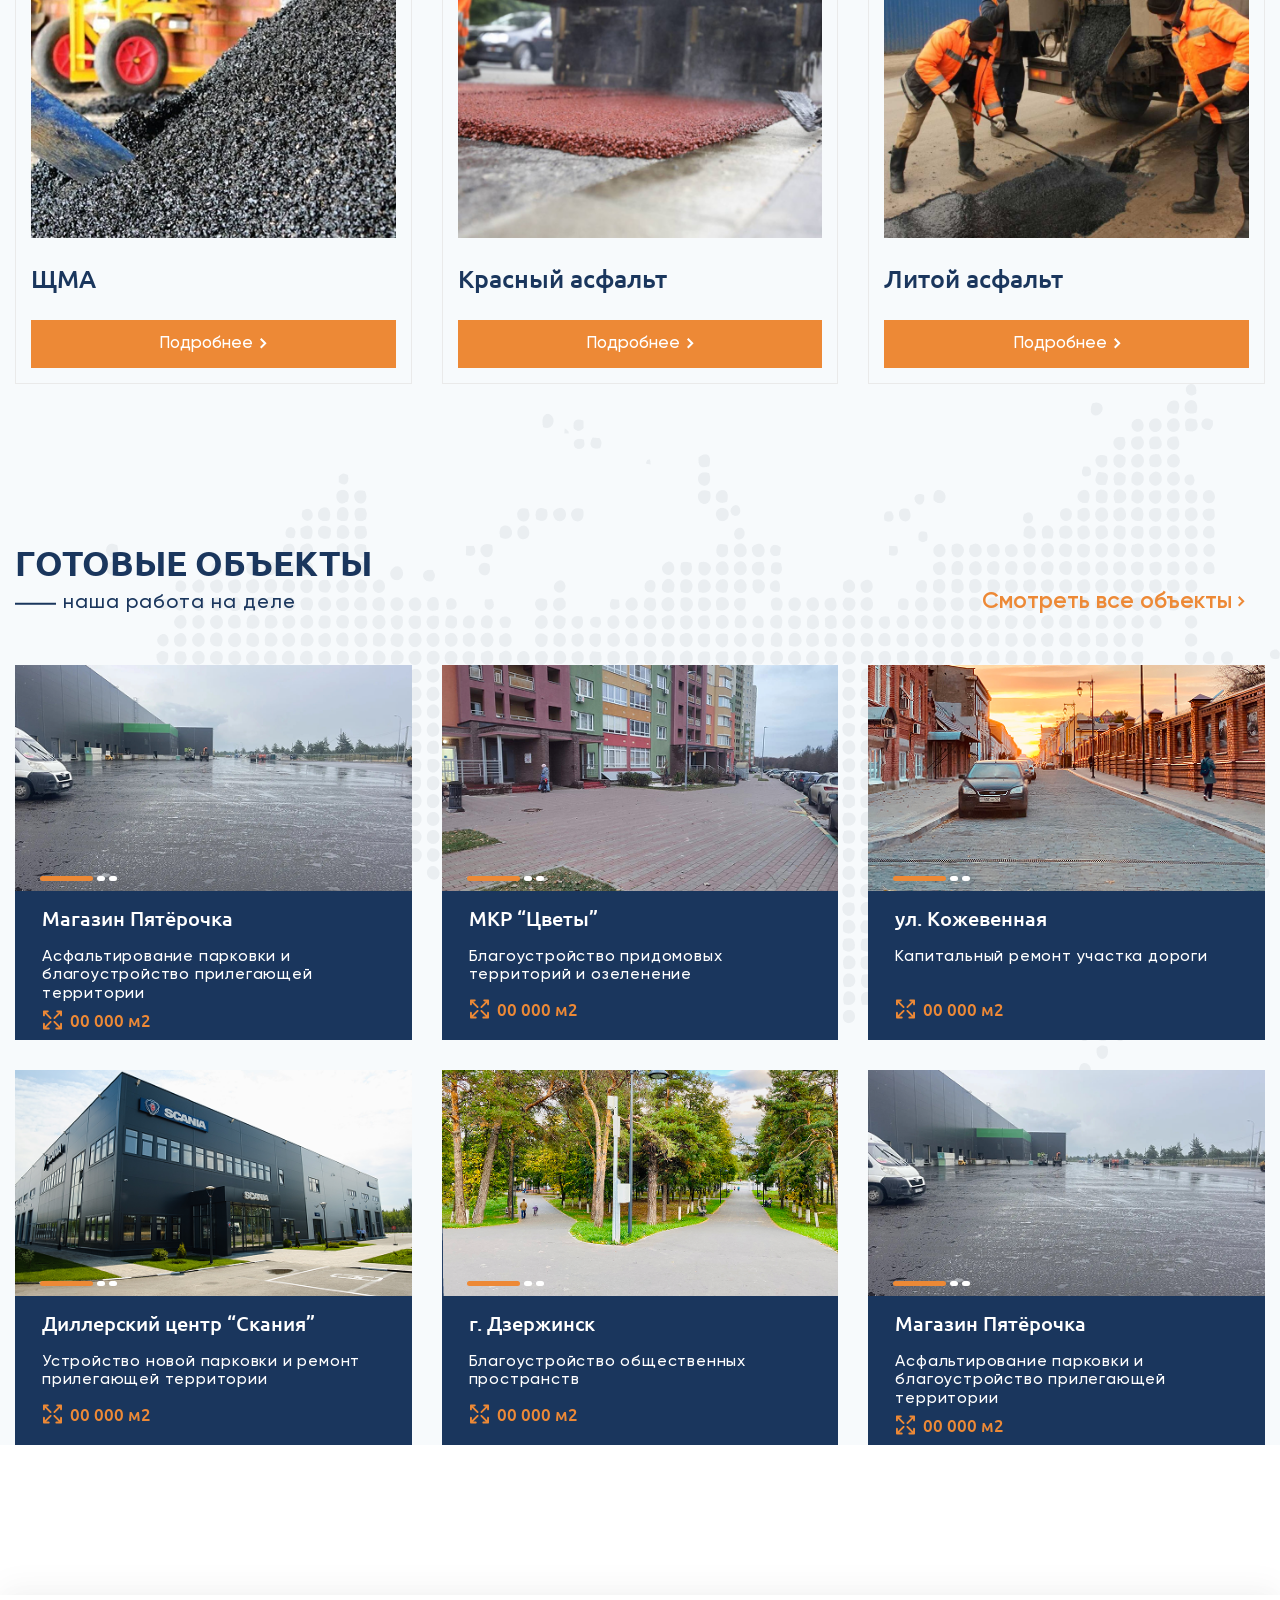
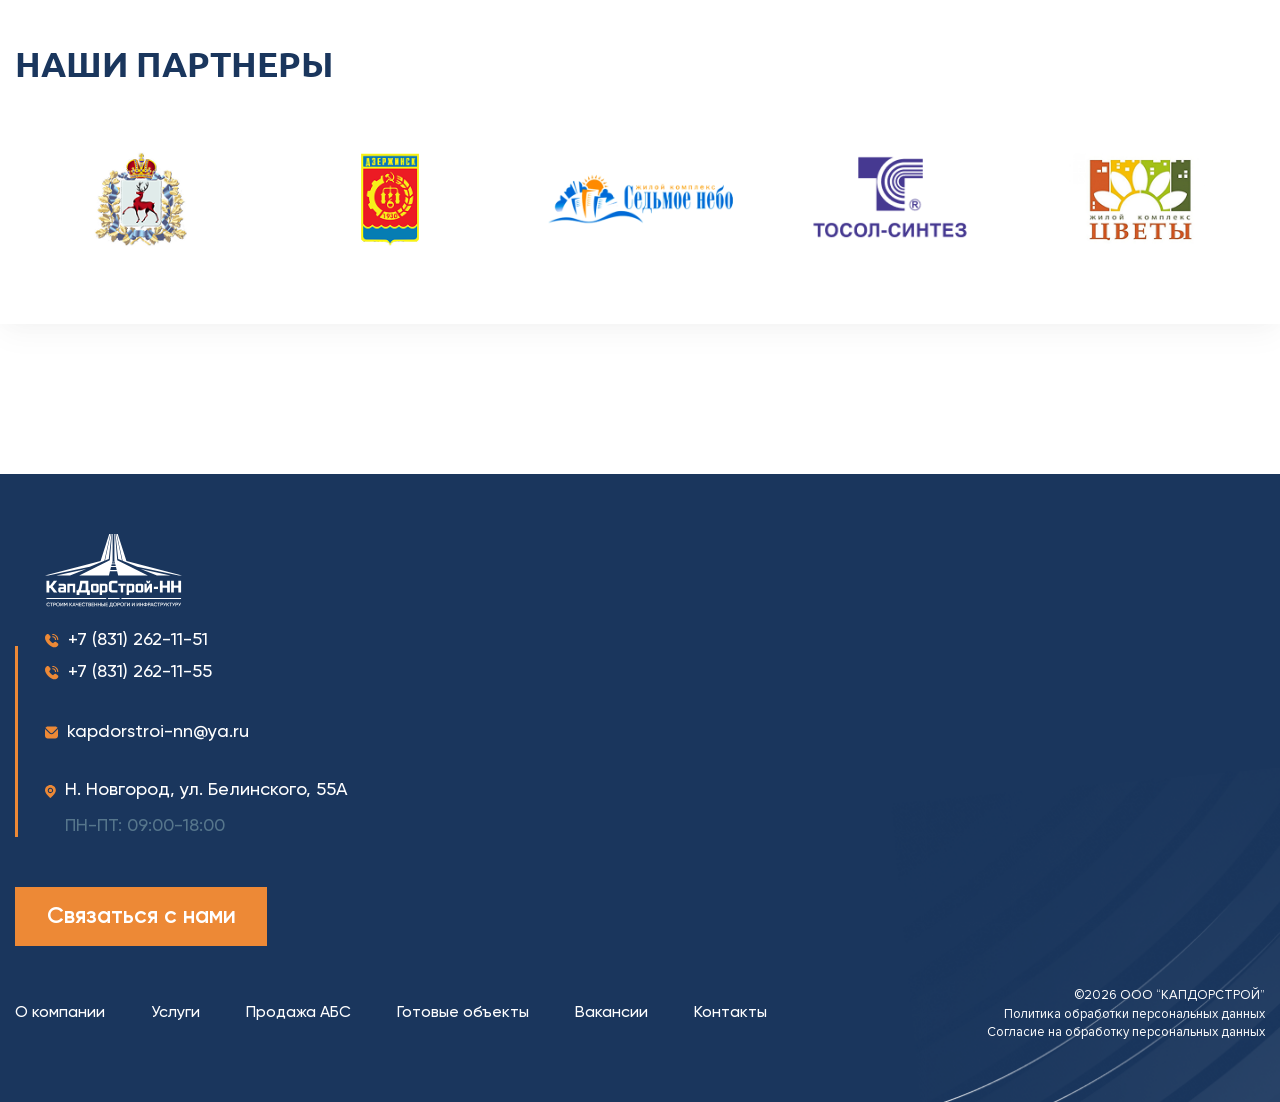
==== commit 30008059: "Added dropdown menu" ====
--- a/index.html
+++ b/index.html
@@ -33,24 +33,17 @@
                                 <div class="headerContactTabs">
                                     <div class="headerContactTab">
                                         <img src="./images/svg/phone.svg" alt="">
-
-                                        <a href="tel:+79107943100">
-                                            +7 (910) 794-31-00
-                                        </a>
+                                        <a href="tel:+79107943100">+7 (910) 794-31-00</a>
                                     </div>
 
                                     <div class="headerContactTab">
                                         <img src="./images/svg/mark.svg" alt="">
-
                                         Н. Новгород, ул. Белинского, 55А
                                     </div>
 
                                     <div class="headerContactTab">
                                         <img src="./images/svg/email.svg" alt="">
-
-                                        <a href="mailto:kapdorstroi-nn@yandex.ru">
-                                            kapdorstroi-nn@yandex.ru
-                                        </a>
+                                        <a href="mailto:kapdorstroi-nn@yandex.ru">kapdorstroi-nn@yandex.ru</a>
                                     </div>
 
                                     <div class="headerContactTab headerContactTabTimes">
@@ -73,10 +66,20 @@
                                 <a href="./aboutPage.html">О компании</a>
                             </div>
 
-                            <div class="headerLink">
-                                <img src="./images/svg/headerNav.svg" alt="">
-
+                            <div class="headerLink uslugiLink">
                                 <a href="#">Услуги</a>
+                                <img src="./images/svg/rightArrowWhite.svg" alt="">
+
+                                <div class="servicesDropdown" id="servicesDropdown">
+                                    <div class="servicesDropdownList">
+                                        <a href="#" class="servicesDropdownItem">Крупнозернистый асфальт</a>
+                                        <a href="#" class="servicesDropdownItem">Песчаный асфальтобетон</a>
+                                        <a href="#" class="servicesDropdownItem">Мелкозернистый асфальт</a>
+                                        <a href="#" class="servicesDropdownItem">ШМА</a>
+                                        <a href="#" class="servicesDropdownItem">Цветной асфальт</a>
+                                        <a href="#" class="servicesDropdownItem">Литой асфальт</a>
+                                    </div>
+                                </div>
                             </div>
 
                             <div class="headerLink">
--- a/css/style.css
+++ b/css/style.css
@@ -385,6 +385,125 @@
 .headerLink:hover {
     color: var(--orange);
 }
+
+.headerLink img {
+    padding-top: 3px;
+    transition: filter 0.3s ease;
+}
+
+.headerLink:hover img {
+    filter: brightness(0) saturate(100%) invert(67%) sepia(89%) saturate(1396%) hue-rotate(346deg) brightness(100%) contrast(99%);
+}
+
+.headerLink.uslugiLink.active img {
+    filter: brightness(0) saturate(100%) invert(67%) sepia(89%) saturate(1396%) hue-rotate(346deg) brightness(100%) contrast(99%);
+    transform: rotate(90deg);
+}
+
+.headerLink.uslugiLink.active {
+    color: var(--orange);
+}
+
+.headerLink.uslugiLink img {
+    transition: transform 0.3s ease, filter 0.3s ease;
+}
+
+
+
+
+/* Выпадающее меню "Услуги"*/
+
+header {
+    position: relative;
+    z-index: 50;
+}
+
+.headerBottom {
+    position: relative;
+    z-index: 2;
+}
+
+.headerLinks {
+    padding: 16.5px 0px;
+    display: flex;
+    align-items: center;
+    justify-content: space-between;
+}
+
+.headerLink.uslugiLink {
+    position: relative;
+}
+
+.servicesDropdown {
+    display: none;
+    position: absolute;
+    top: calc(100% + 16px);
+    left: 0;
+    width: 519px;
+    background: var(--white);
+    box-shadow: 0 10px 40px rgba(0, 0, 0, 0.15);
+    padding: 32px 43px;
+    z-index: 100;
+    opacity: 0;
+    transition: opacity 0.3s ease, transform 0.3s ease;
+    transform: translateY(-10px);
+}
+
+.servicesDropdown.active {
+    display: block;
+    opacity: 1;
+    transform: translateY(0);
+}
+
+.servicesDropdownList {
+    display: flex;
+    flex-direction: column;
+    gap: 8px;
+}
+
+.servicesDropdownItem {
+    font-family: 'Gilroy', sans-serif;
+    font-weight: 500;
+    font-size: 20px;
+    line-height: 110%;
+    color: var(--blue);
+    padding: 10px 0;
+    transition: all 0.3s ease;
+    text-decoration: none;
+    border-bottom: 1px solid transparent;
+}
+
+.servicesDropdownItem:hover {
+    color: var(--orange);
+}
+
+.headerLink.uslugiLink img {
+    transition: transform 0.3s ease;
+}
+
+.headerLink.uslugiLink.active img {
+    transform: rotate(90deg);
+}
+
+.servicesDropdownOverlay {
+    display: none;
+    position: fixed;
+    top: 0;
+    left: 0;
+    width: 100%;
+    height: 100%;
+    background: rgba(0, 0, 0, 0.2);
+    z-index: 49;
+}
+
+.servicesDropdownOverlay.active {
+    display: block;
+}
+
+
+
+
+
 
 
 /* Главный баннер */
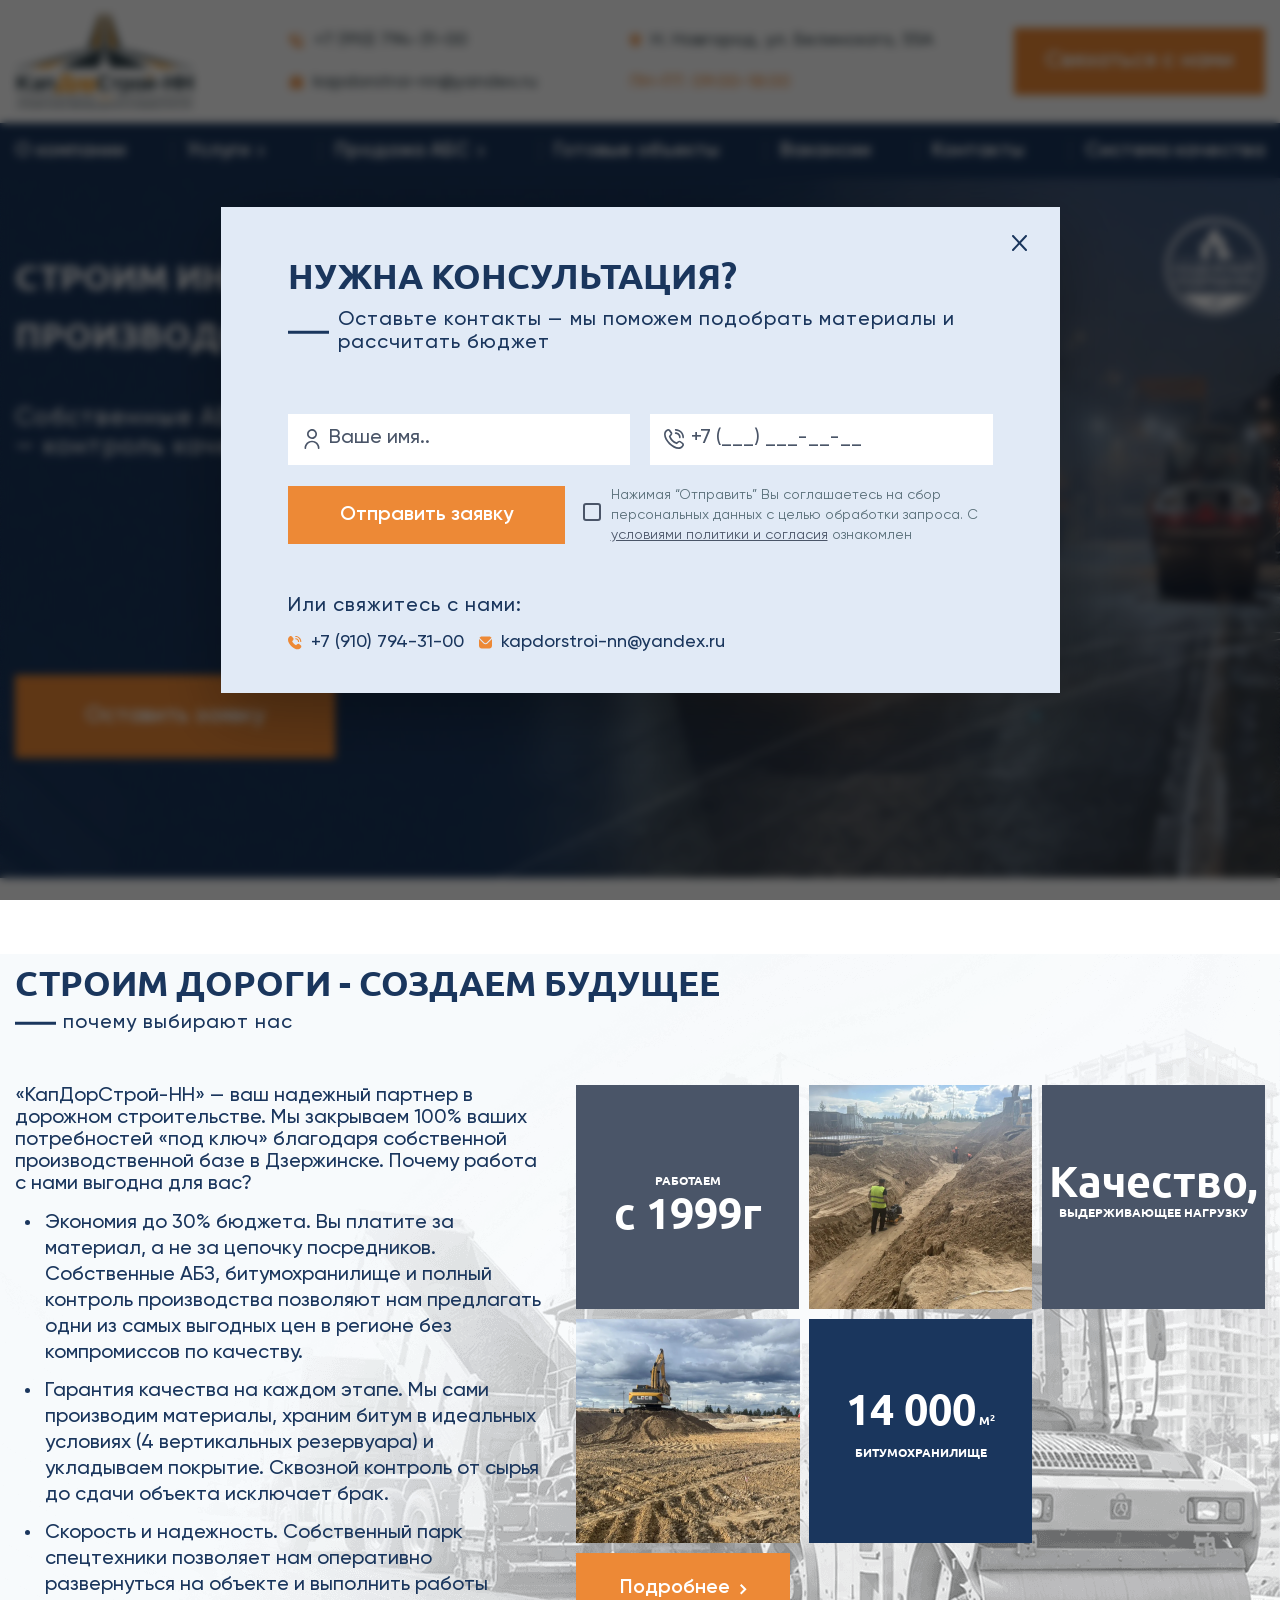
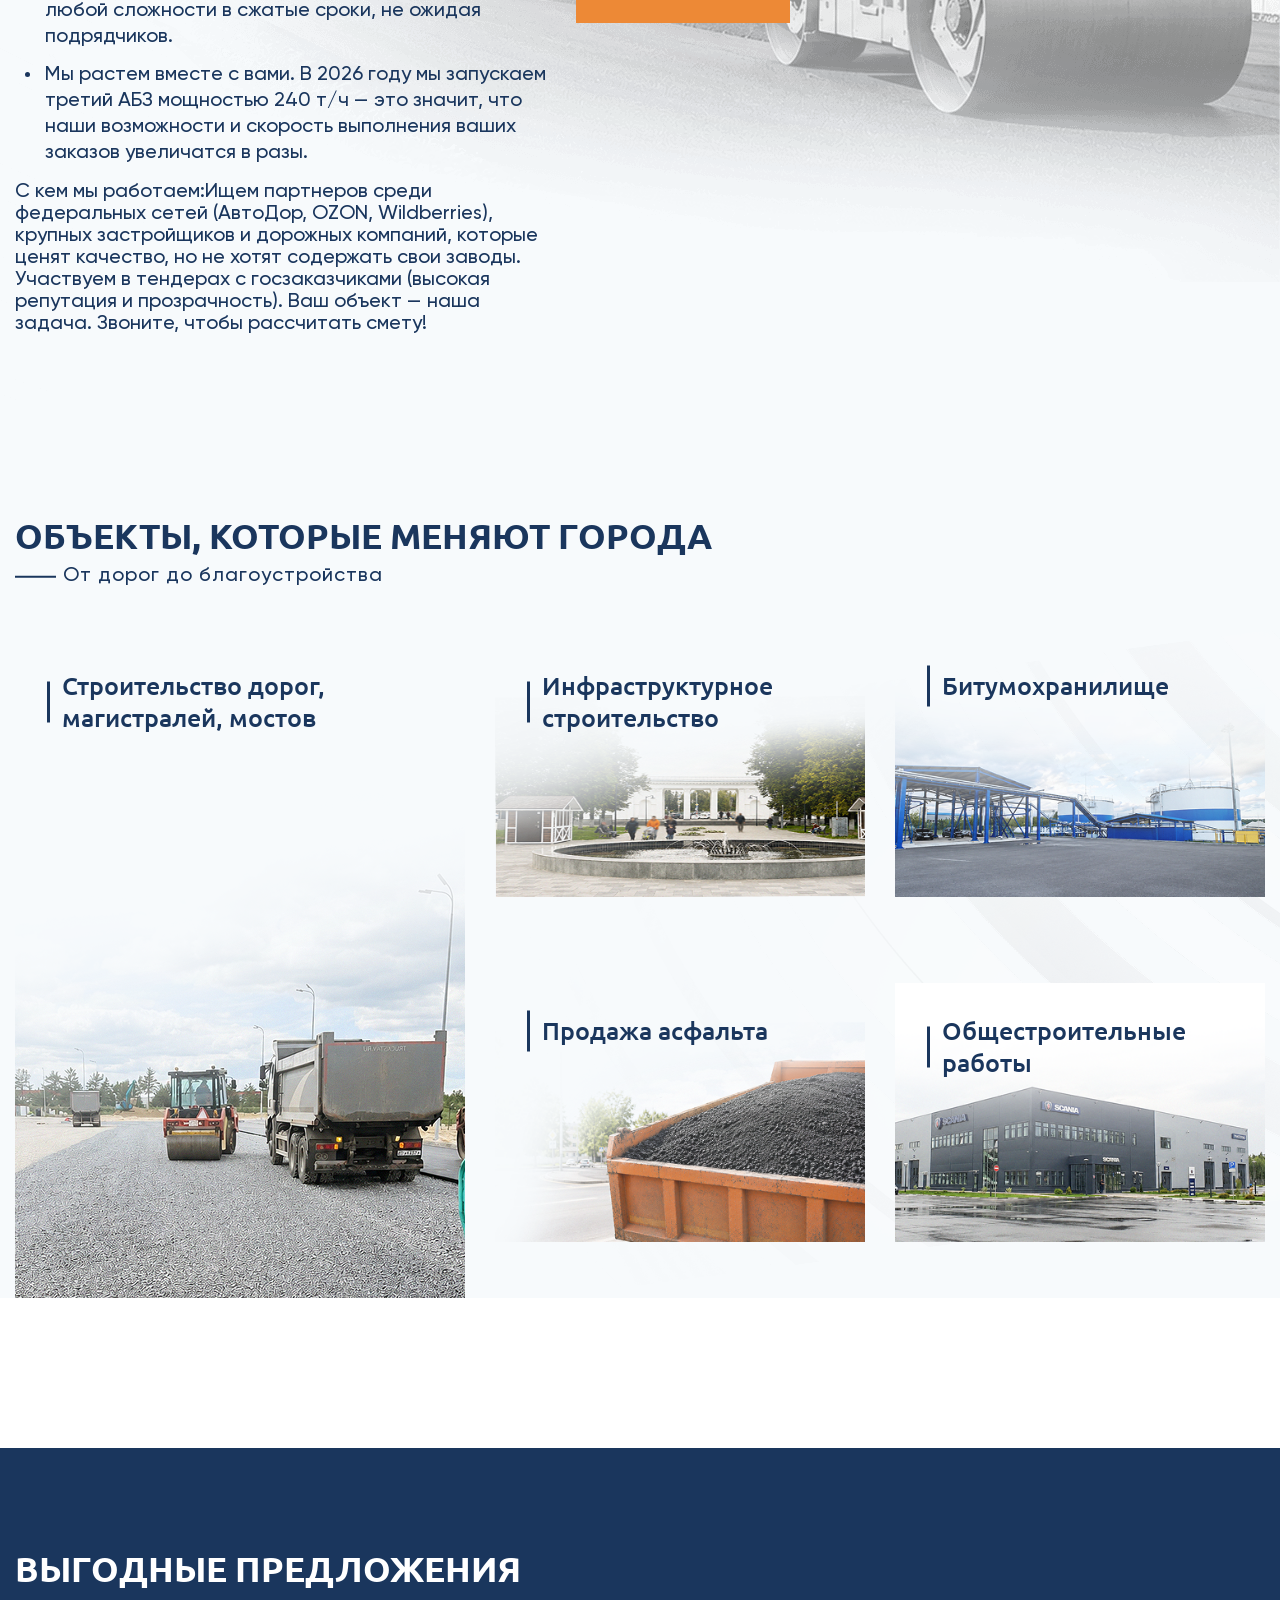
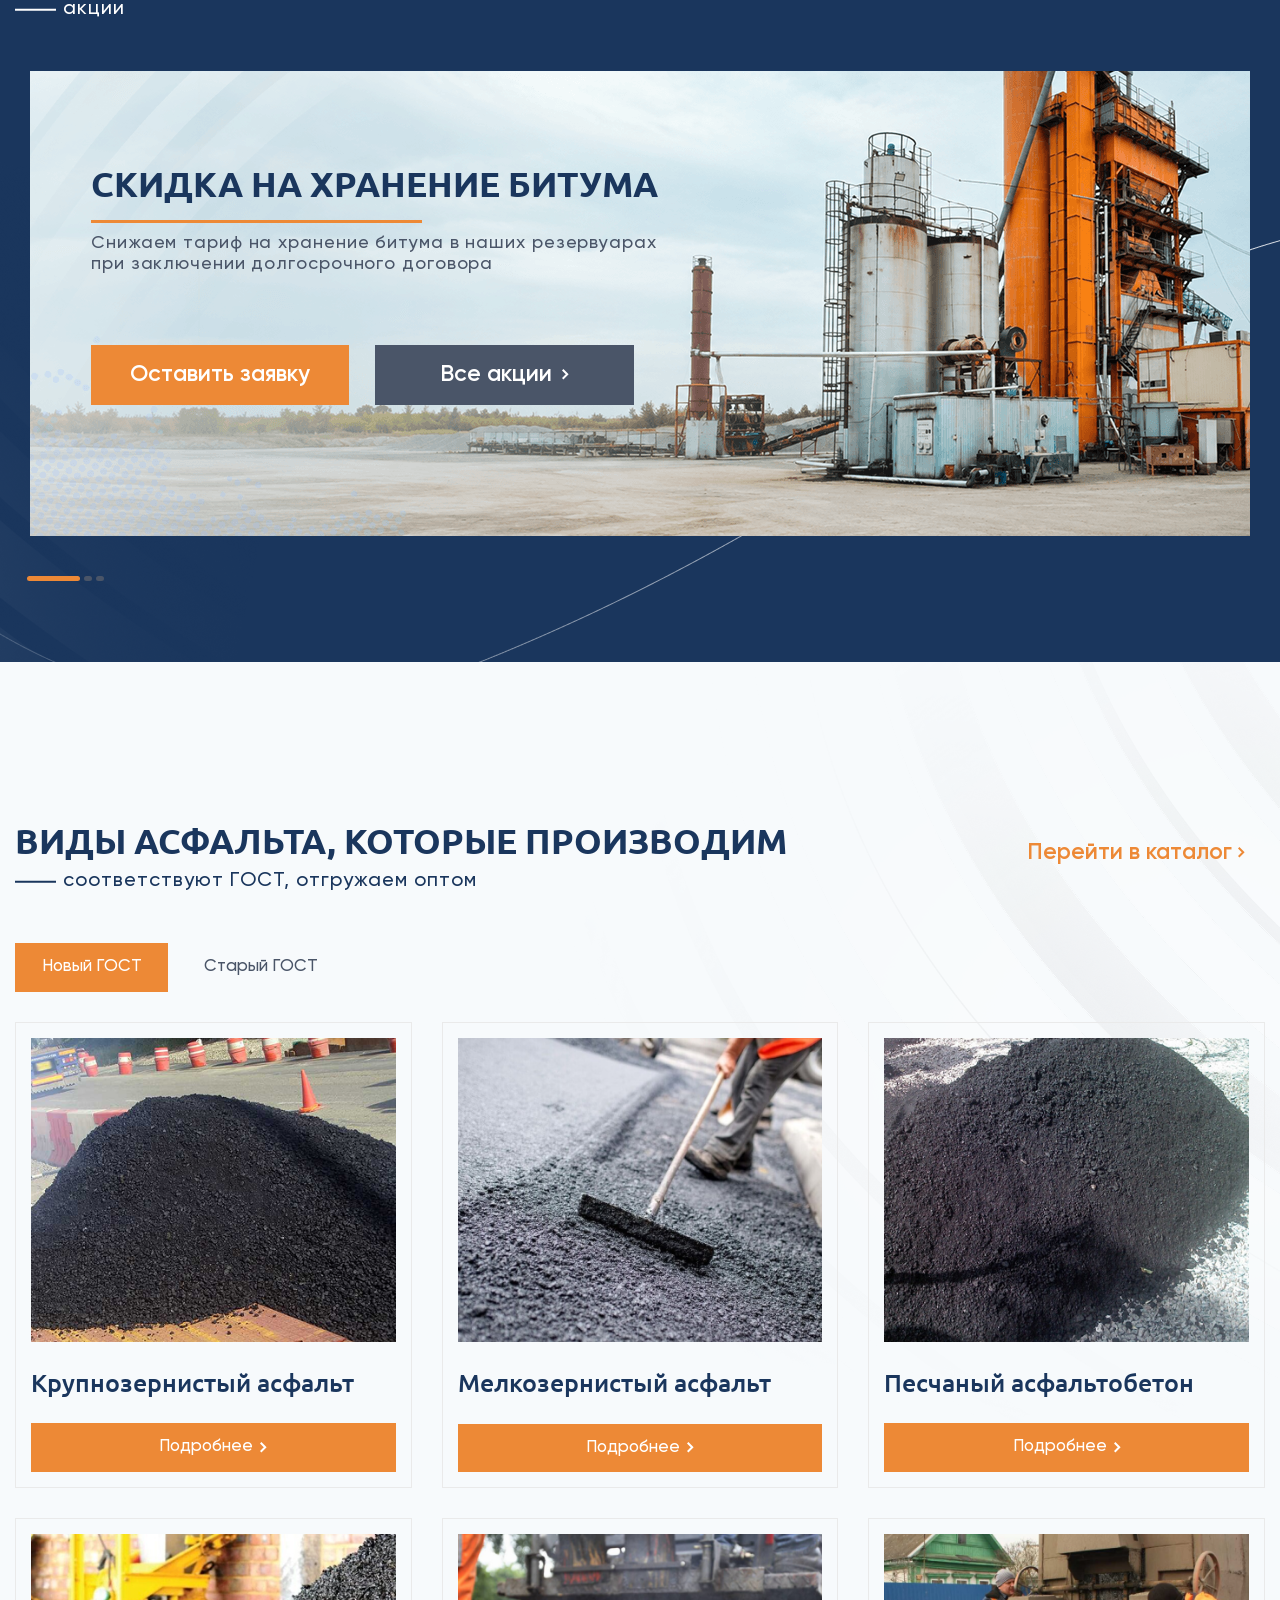
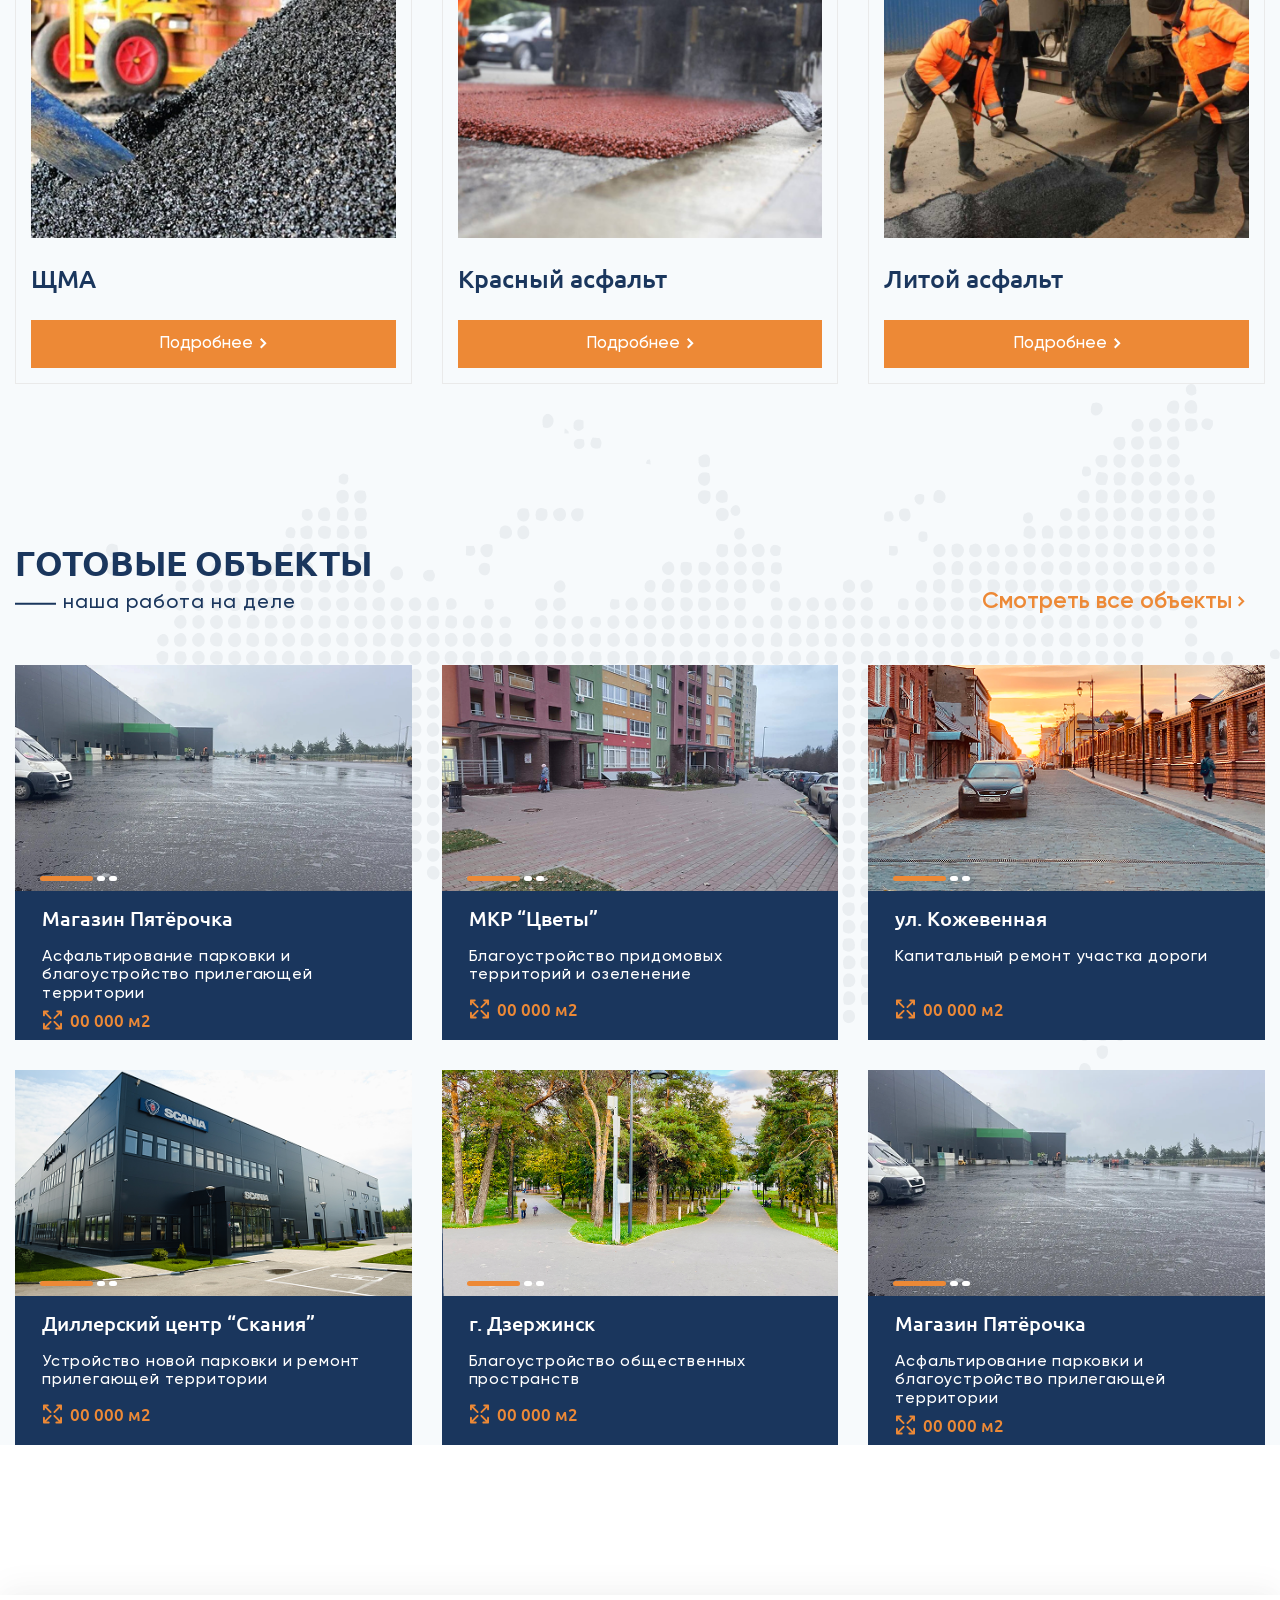
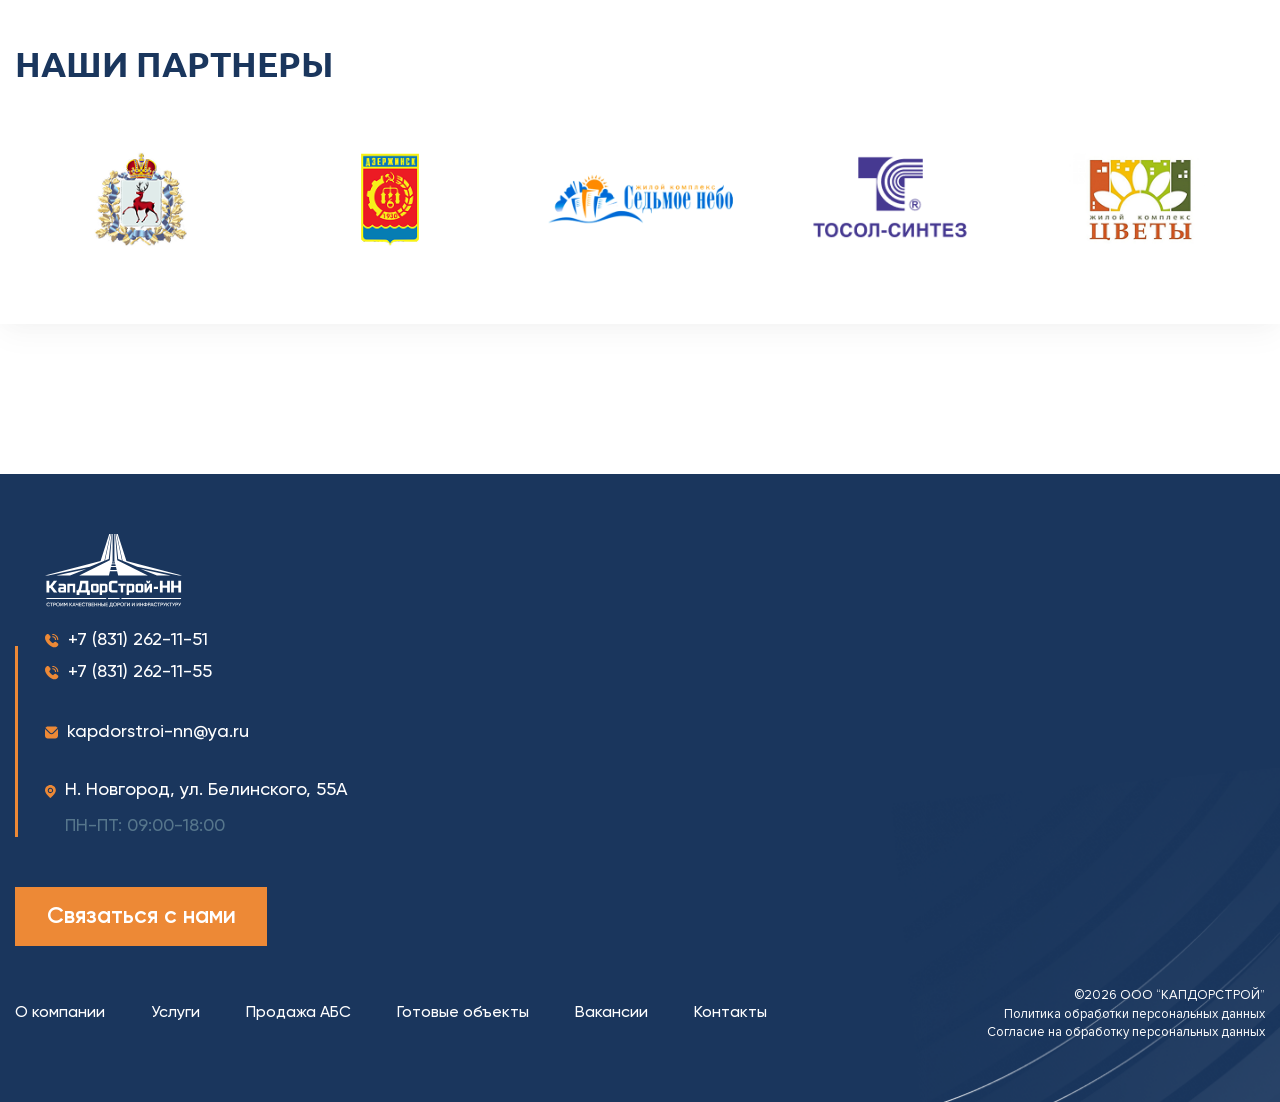
==== commit 1ded0359: "Added header drop-down menus" ====
--- a/index.html
+++ b/index.html
@@ -68,9 +68,29 @@
 
                             <div class="headerLink uslugiLink">
                                 <a href="#">Услуги</a>
-                                <img src="./images/svg/rightArrowWhite.svg" alt="">
+                                <span class="headerLinkArrow">
+                                    <img src="./images/svg/rightArrowWhite.svg" alt="" class="arrow-white">
+                                    <img src="./images/svg/rightArrowOrange.svg" alt="" class="arrow-orange">
+                                </span>
 
                                 <div class="servicesDropdown" id="servicesDropdown">
+                                    <div class="servicesDropdownList">
+                                        <a href="#" class="servicesDropdownItem">Строительство дорог, магистралей, мостов</a>
+                                        <a href="#" class="servicesDropdownItem">Инфраструктурное строительство</a>
+                                        <a href="#" class="servicesDropdownItem">Битумохранилище</a>
+                                        <a href="#" class="servicesDropdownItem">Общестроительные работы</a>
+                                    </div>
+                                </div>
+                            </div>
+
+                            <div class="headerLink absSalesLink">
+                                <a href="#">Продажа АБС</a>
+                               <span class="headerLinkArrow">
+                                    <img src="./images/svg/rightArrowWhite.svg" alt="" class="arrow-white">
+                                    <img src="./images/svg/rightArrowOrange.svg" alt="" class="arrow-orange">
+                                </span>
+
+                                <div class="servicesDropdown" id="absSalesDropdown">
                                     <div class="servicesDropdownList">
                                         <a href="#" class="servicesDropdownItem">Крупнозернистый асфальт</a>
                                         <a href="#" class="servicesDropdownItem">Песчаный асфальтобетон</a>
@@ -80,10 +100,6 @@
                                         <a href="#" class="servicesDropdownItem">Литой асфальт</a>
                                     </div>
                                 </div>
-                            </div>
-
-                            <div class="headerLink">
-                                <a href="./absSales.html">Продажа АБС</a>
                             </div>
 
                             <div class="headerLink">
--- a/css/style.css
+++ b/css/style.css
@@ -386,28 +386,60 @@
     color: var(--orange);
 }
 
-.headerLink img {
-    padding-top: 3px;
-    transition: filter 0.3s ease;
-}
-
-.headerLink:hover img {
-    filter: brightness(0) saturate(100%) invert(67%) sepia(89%) saturate(1396%) hue-rotate(346deg) brightness(100%) contrast(99%);
-}
-
-.headerLink.uslugiLink.active img {
-    filter: brightness(0) saturate(100%) invert(67%) sepia(89%) saturate(1396%) hue-rotate(346deg) brightness(100%) contrast(99%);
+.headerLink.active {
+    color: var(--orange);
+}
+
+.headerLinkArrow {
+    position: relative;
+    display: inline-flex;
+    width: 16px;
+    height: 16px;
+}
+
+.headerLinkArrow img {
+    position: absolute;
+    top: 3px;
+    left: 0;
+    transition: opacity 0.3s ease;
+    padding-top: 0;
+}
+
+.headerLinkArrow .arrow-white {
+    opacity: 1;
+}
+
+.headerLinkArrow .arrow-orange {
+    opacity: 0;
+}
+
+.headerLink:hover .headerLinkArrow .arrow-white {
+    opacity: 0;
+}
+
+.headerLink:hover .headerLinkArrow .arrow-orange {
+    opacity: 1;
+}
+
+.headerLink.uslugiLink.active .headerLinkArrow .arrow-white,
+.headerLink.absSalesLink.active .headerLinkArrow .arrow-white {
+    opacity: 0;
+}
+
+.headerLink.uslugiLink.active .headerLinkArrow .arrow-orange,
+.headerLink.absSalesLink.active .headerLinkArrow .arrow-orange {
+    opacity: 1;
+}
+
+.headerLink.uslugiLink.active .headerLinkArrow img,
+.headerLink.absSalesLink.active .headerLinkArrow img {
     transform: rotate(90deg);
 }
 
-.headerLink.uslugiLink.active {
-    color: var(--orange);
-}
-
-.headerLink.uslugiLink img {
-    transition: transform 0.3s ease, filter 0.3s ease;
-}
-
+.headerLink.uslugiLink .headerLinkArrow img,
+.headerLink.absSalesLink .headerLinkArrow img {
+    transition: transform 0.3s ease, opacity 0.3s ease;
+}
 
 
 
@@ -430,6 +462,7 @@
     justify-content: space-between;
 }
 
+.headerLink.absSalesLink,
 .headerLink.uslugiLink {
     position: relative;
 }
@@ -477,11 +510,11 @@
     color: var(--orange);
 }
 
-.headerLink.uslugiLink img {
+.headerLink.absSalesLink img {
     transition: transform 0.3s ease;
 }
 
-.headerLink.uslugiLink.active img {
+.headerLink.absSalesLink.active img {
     transform: rotate(90deg);
 }
 
@@ -499,6 +532,15 @@
 .servicesDropdownOverlay.active {
     display: block;
 }
+
+
+
+
+
+
+
+
+
 
 
 
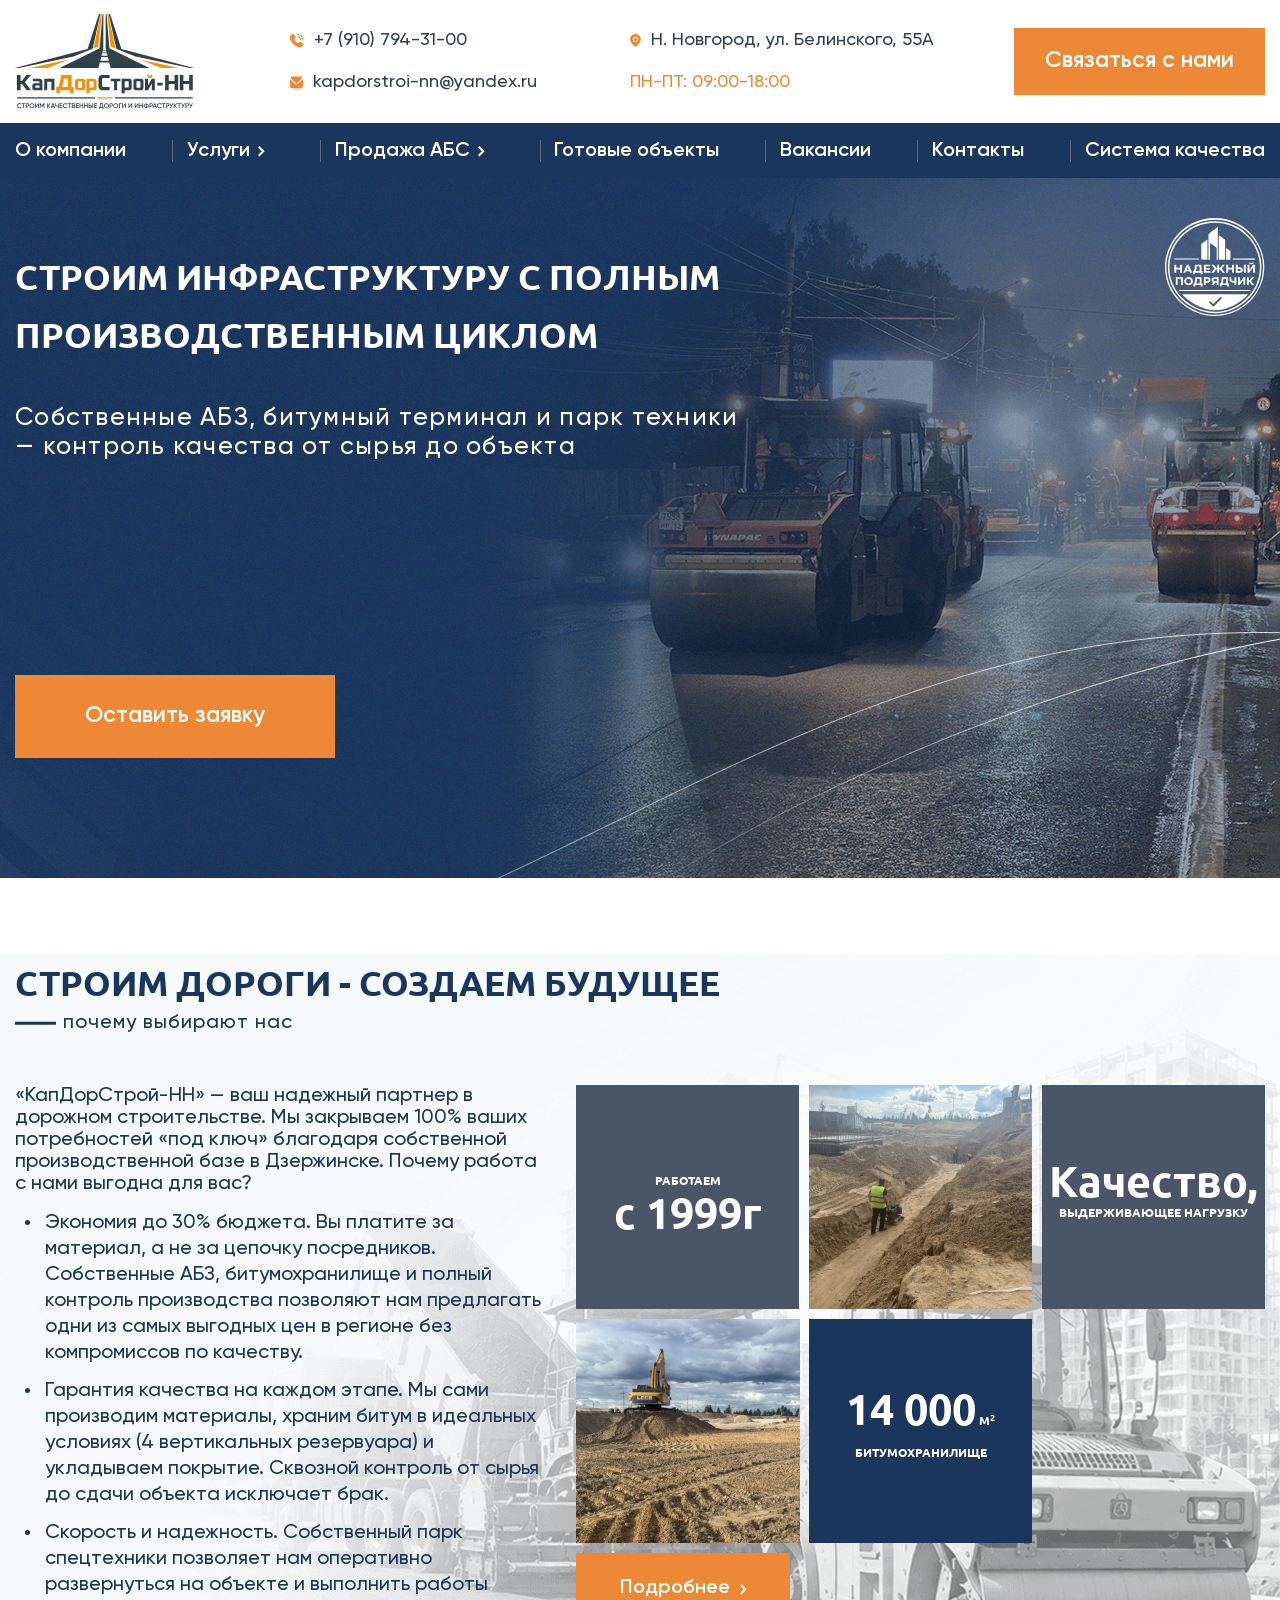
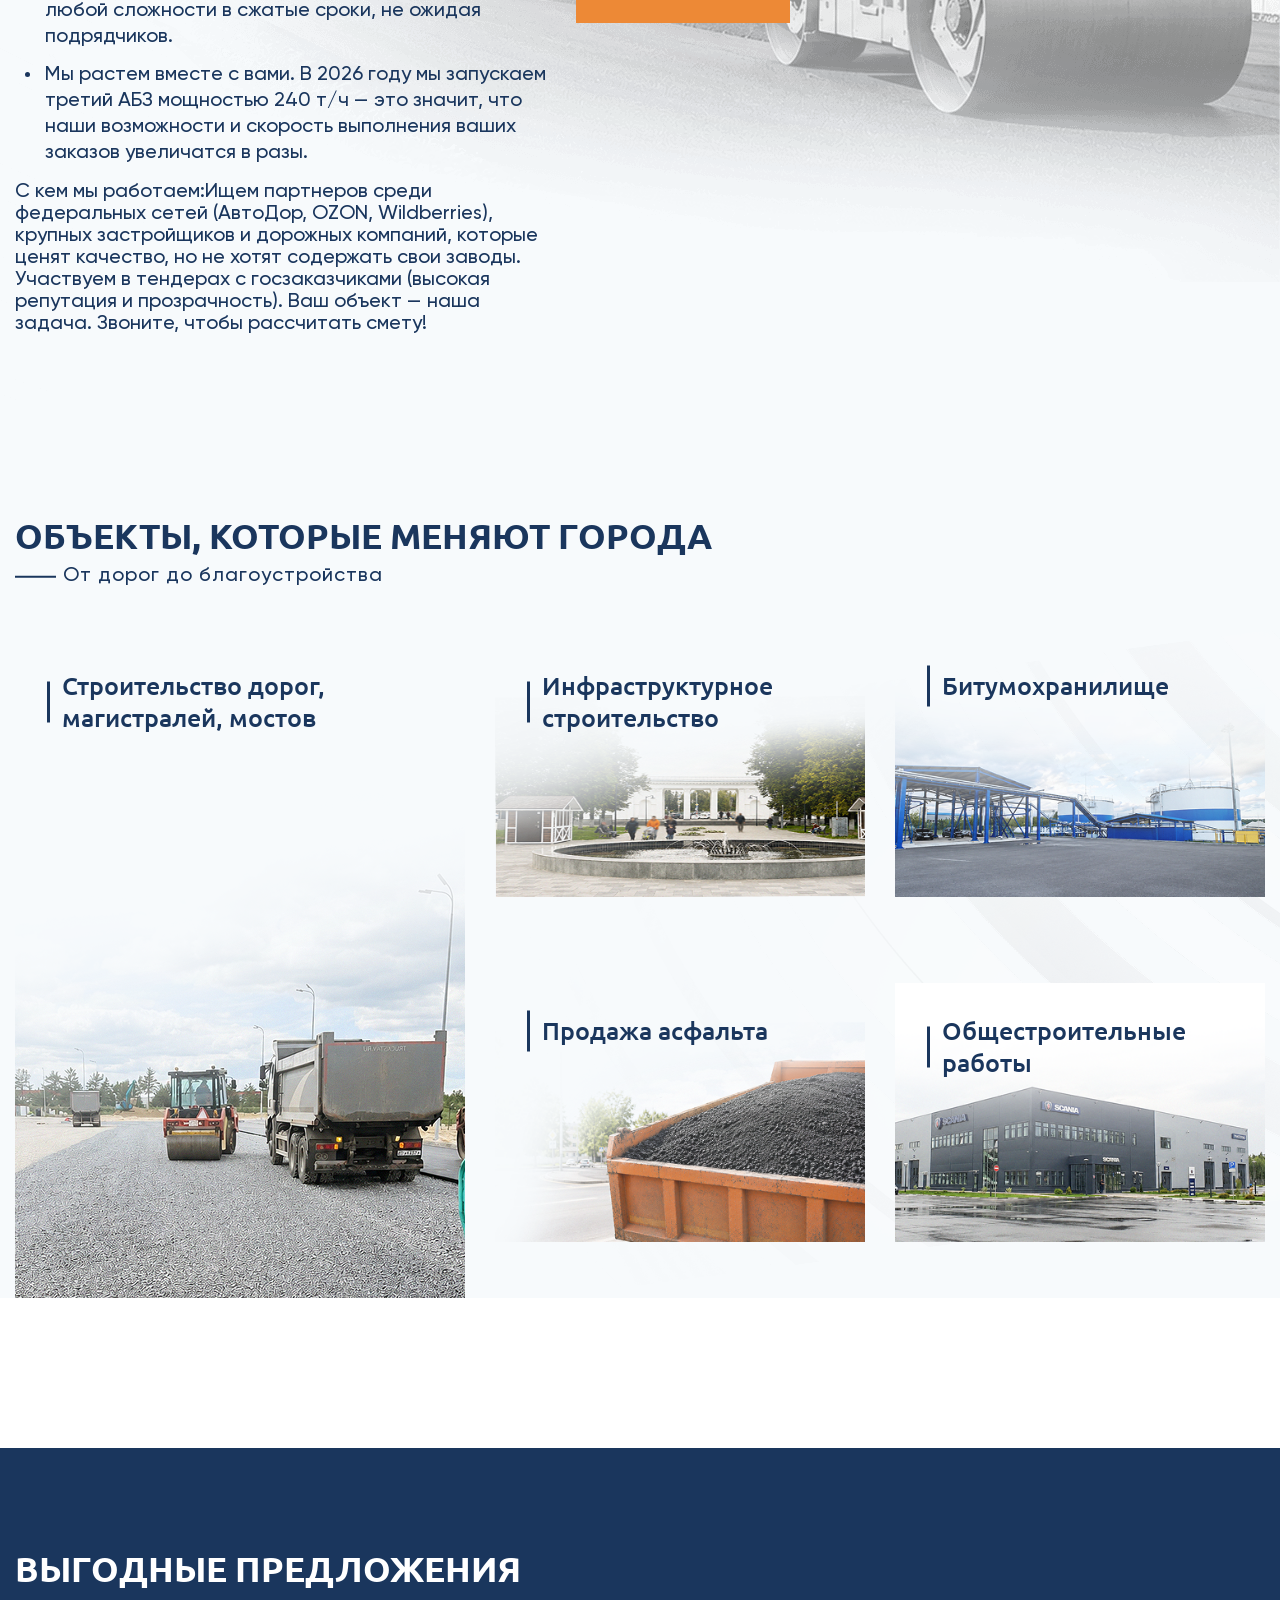
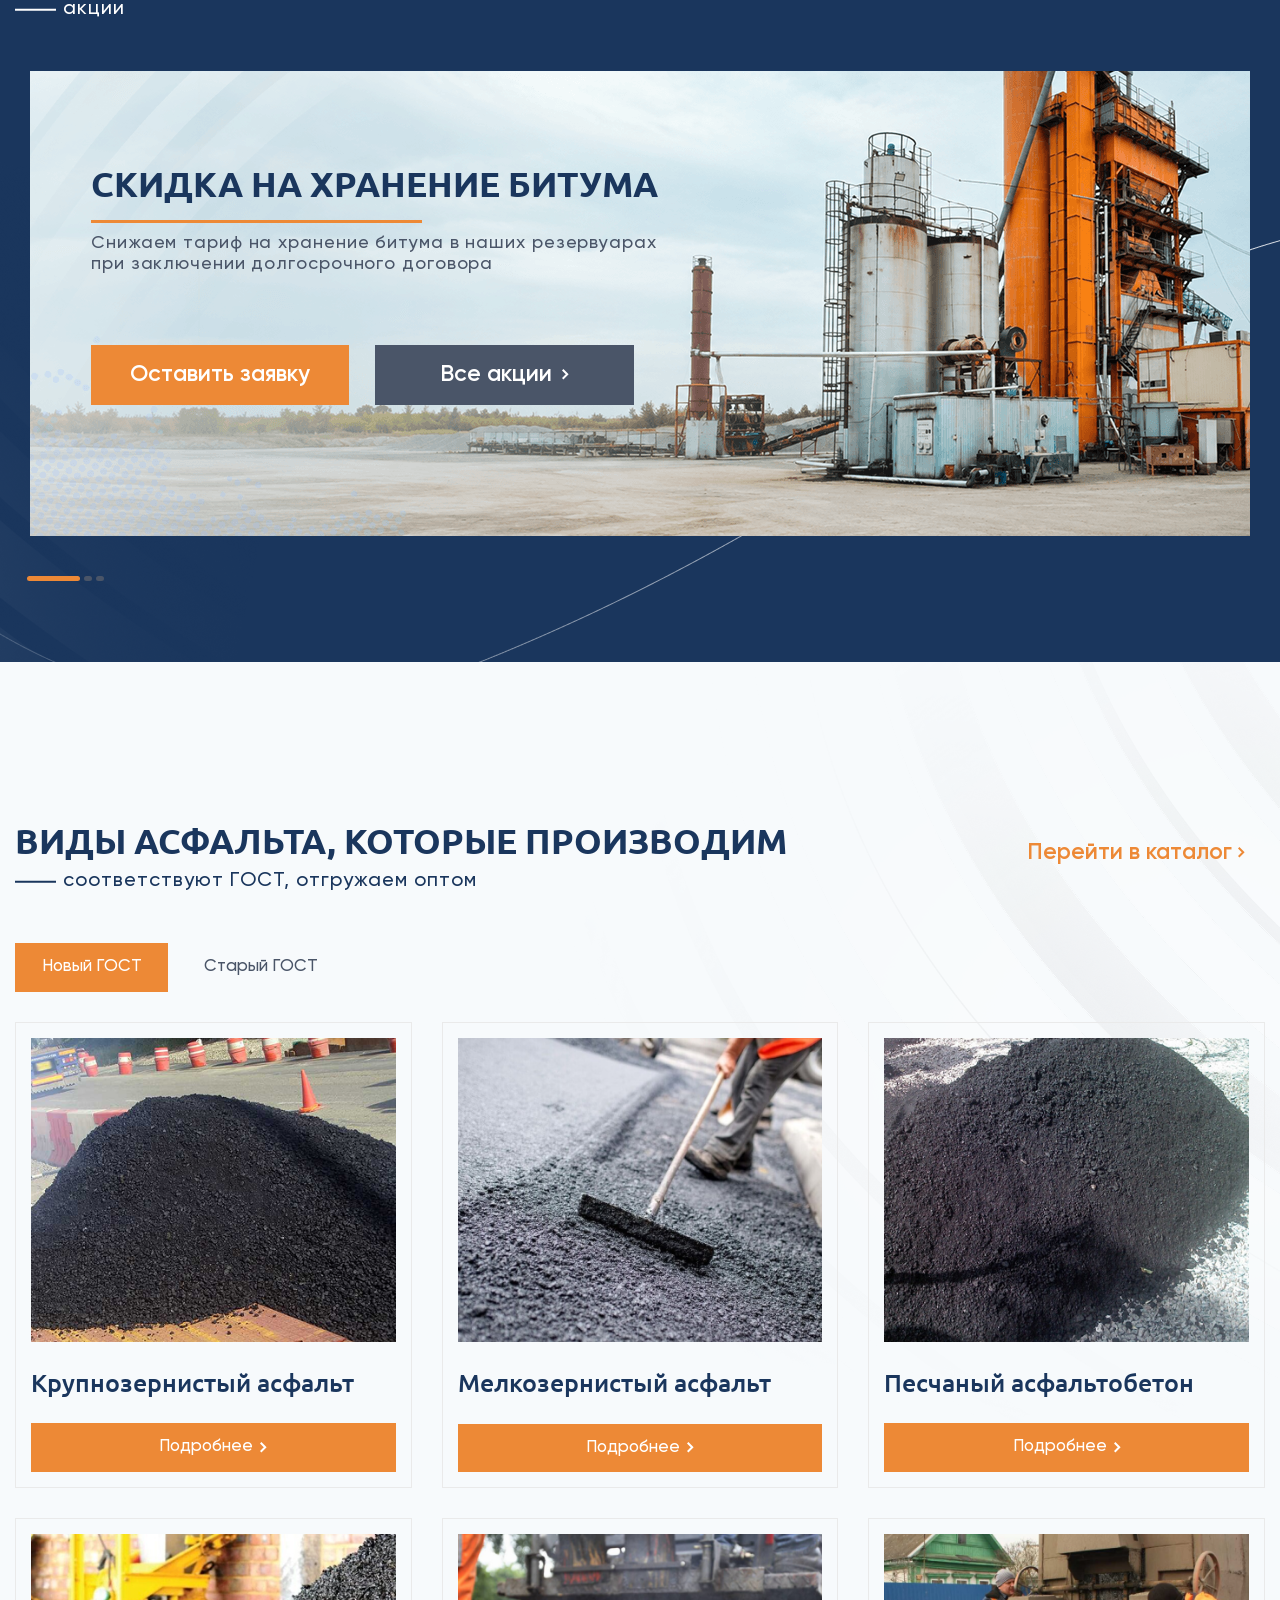
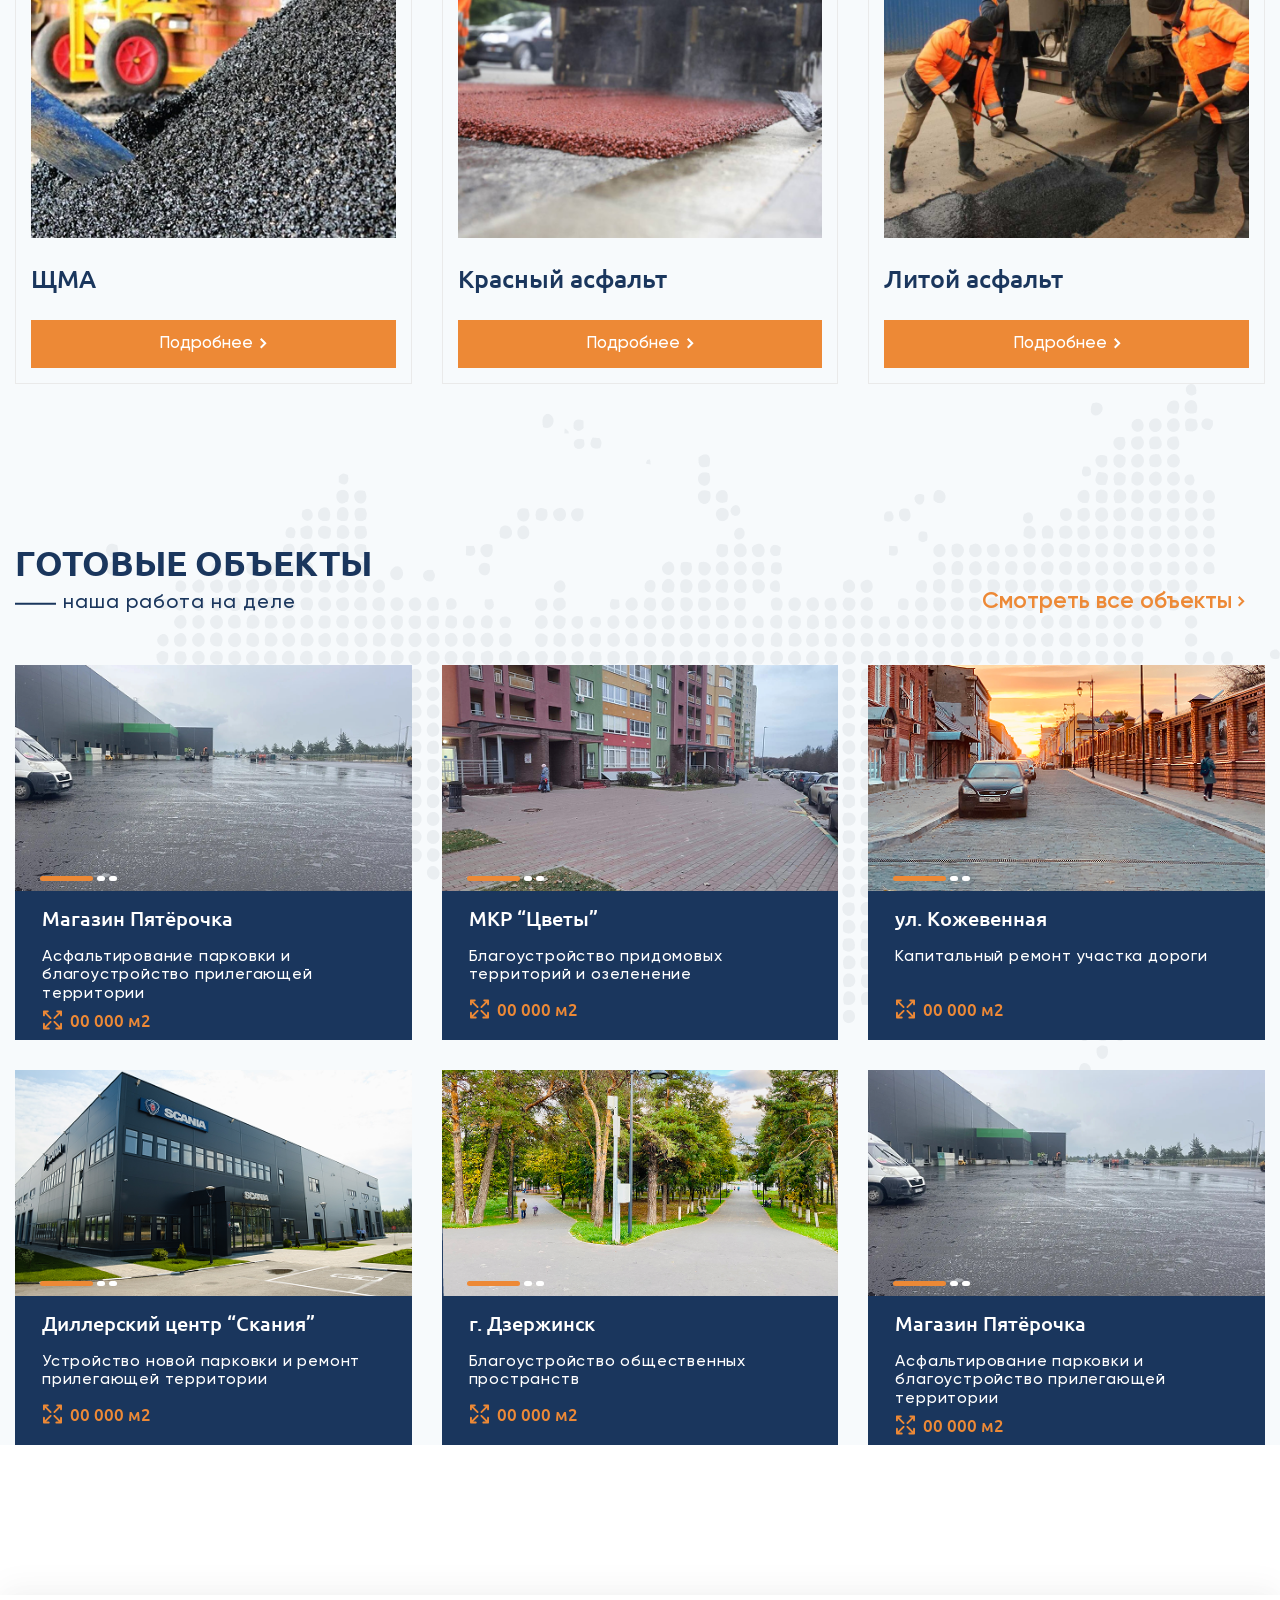
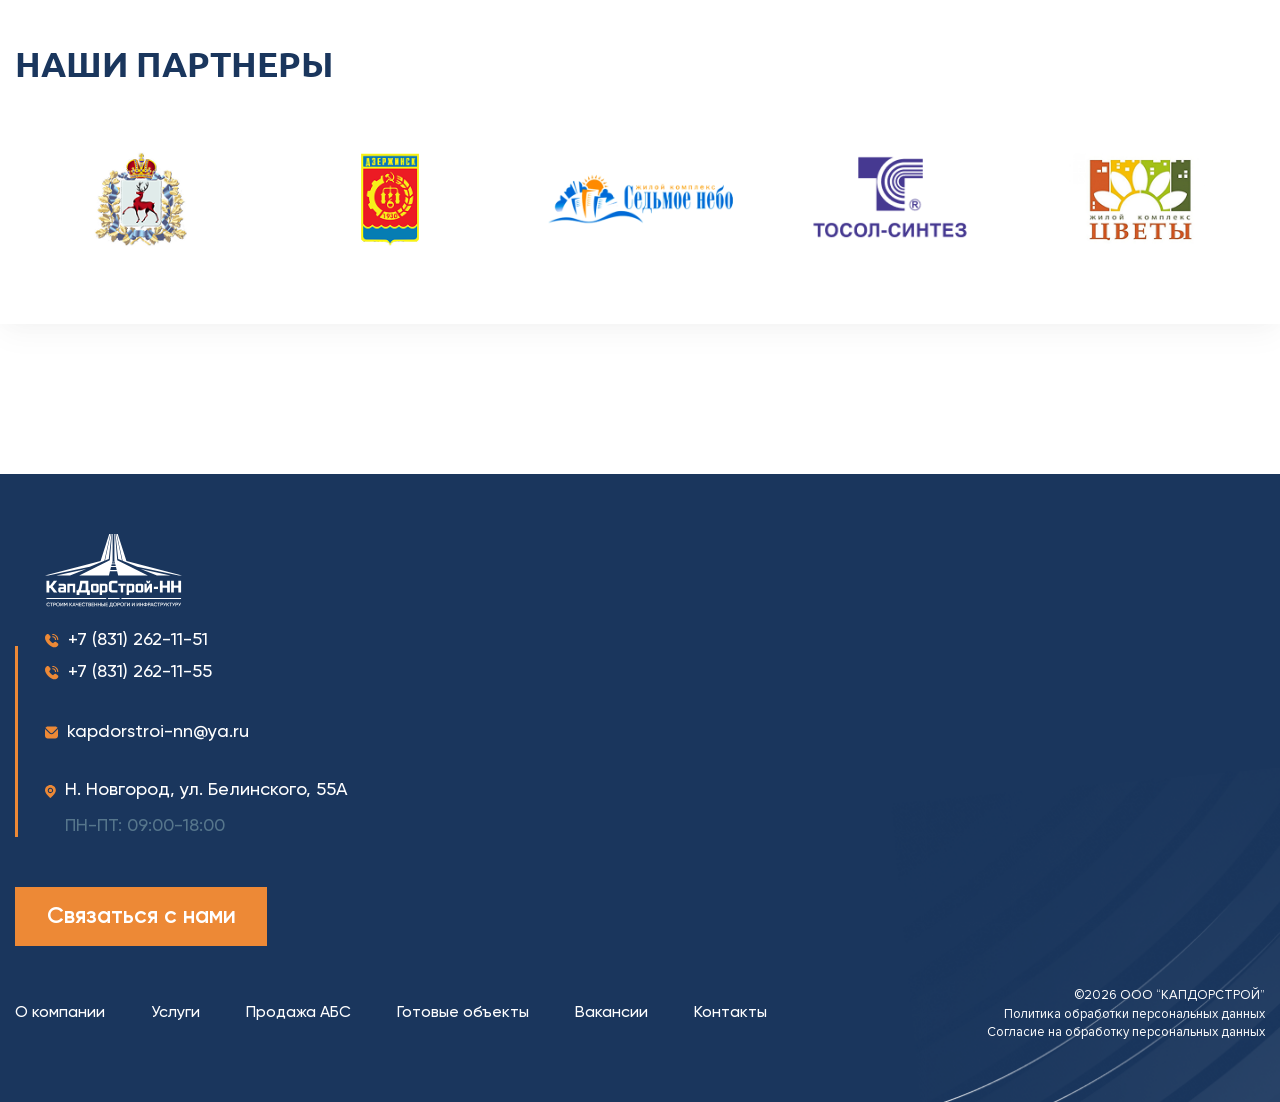
==== commit 8e30475d: "Updated header drop-down menus" ====
--- a/index.html
+++ b/index.html
@@ -74,11 +74,62 @@
                                 </span>
 
                                 <div class="servicesDropdown" id="servicesDropdown">
-                                    <div class="servicesDropdownList">
-                                        <a href="#" class="servicesDropdownItem">Строительство дорог, магистралей, мостов</a>
-                                        <a href="#" class="servicesDropdownItem">Инфраструктурное строительство</a>
-                                        <a href="#" class="servicesDropdownItem">Битумохранилище</a>
-                                        <a href="#" class="servicesDropdownItem">Общестроительные работы</a>
+                                    <div class="servicesDropdownInner">
+                                        <div class="servicesDropdownLeft">
+                                            <div class="servicesDropdownList">
+                                                <a href="#" class="servicesDropdownItem" data-submenu="1">Строительство дорог, магистралей, мостов</a>
+                                                <a href="#" class="servicesDropdownItem" data-submenu="2">Инфраструктурное строительство</a>
+                                                <a href="#" class="servicesDropdownItem" data-submenu="3">Битумохранилище</a>
+                                                <a href="#" class="servicesDropdownItem" data-submenu="4">Общестроительные работы</a>
+                                            </div>
+                                        </div>
+
+                                        <div class="servicesDropdownRight">
+                                            <div class="servicesDropdownRightWrapper" data-submenu="1">
+                                                <div class="servicesDropdownRightItem">
+                                                    <a href="#">Подпункт 1.1</a>
+                                                </div>
+                                                <div class="servicesDropdownRightItem">
+                                                    <a href="#">Подпункт 1.2</a>
+                                                </div>
+                                                <div class="servicesDropdownRightItem">
+                                                    <a href="#">Подпункт 1.3</a>
+                                                </div>
+                                            </div>
+                                            <div class="servicesDropdownRightWrapper" data-submenu="2">
+                                                <div class="servicesDropdownRightItem">
+                                                    <a href="#">Подпункт 2.1</a>
+                                                </div>
+                                                <div class="servicesDropdownRightItem">
+                                                    <a href="#">Подпункт 2.2</a>
+                                                </div>
+                                                <div class="servicesDropdownRightItem">
+                                                    <a href="#">Подпункт 2.3</a>
+                                                </div>
+                                            </div>
+                                            <div class="servicesDropdownRightWrapper" data-submenu="3">
+                                                <div class="servicesDropdownRightItem">
+                                                     <a href="#">Подпункт 3.1</a>
+                                                </div>
+                                                <div class="servicesDropdownRightItem">
+                                                    <a href="#">Подпункт 3.2</a>
+                                                </div>
+                                                <div class="servicesDropdownRightItem">
+                                                    <a href="#">Подпункт 3.3</a>
+                                                </div>
+                                            </div>
+                                            <div class="servicesDropdownRightWrapper" data-submenu="4">
+                                                <div class="servicesDropdownRightItem">
+                                                     <a href="#">Подпункт 4.1</a>
+                                                </div>
+                                                <div class="servicesDropdownRightItem">
+                                                    <a href="#">Подпункт 4.2</a>
+                                                </div>
+                                                <div class="servicesDropdownRightItem">
+                                                    <a href="#">Подпункт 4.3</a>
+                                                </div>
+                                            </div>
+                                        </div>
                                     </div>
                                 </div>
                             </div>
--- a/css/style.css
+++ b/css/style.css
@@ -472,7 +472,6 @@
     position: absolute;
     top: calc(100% + 16px);
     left: 0;
-    width: 519px;
     background: var(--white);
     box-shadow: 0 10px 40px rgba(0, 0, 0, 0.15);
     padding: 32px 43px;
@@ -482,6 +481,60 @@
     transform: translateY(-10px);
 }
 
+.absSalesLink .servicesDropdown {
+    width: 519px;
+}
+
+.uslugiLink .servicesDropdown {
+    width: auto;
+    min-width: 300px;
+    max-width: 513px;
+    transition: width 0.3s ease, min-width 0.3s ease;
+}
+
+.uslugiLink .servicesDropdown.has-submenu-open {
+    width: 995px;
+    min-width: 995px;
+}
+
+.servicesDropdownInner {
+    display: flex;
+    gap: 40px;
+    white-space: nowrap;
+}
+
+.servicesDropdownLeft {
+    flex: 0 0 auto;
+    padding-right: 40px;
+    transition: padding-right 0.3s ease;
+}
+
+.servicesDropdownLeft.has-border {
+    border-right: 1px solid #E1EAF6;
+    padding-right: 40px;
+}
+
+.servicesDropdownRight {
+    display: flex;
+    flex-direction: column;
+    gap: 20px;
+    flex: 0 0 auto;
+    min-width: 280px;
+    opacity: 0;
+    visibility: hidden;
+    transition: opacity 0.3s ease, visibility 0.3s ease;
+    overflow: hidden;
+    max-width: 0;
+    padding: 0;
+}
+
+.servicesDropdownRight.visible {
+    opacity: 1;
+    visibility: visible;
+    max-width: 280px;
+    padding-left: 0;
+}
+
 .servicesDropdown.active {
     display: block;
     opacity: 1;
@@ -492,6 +545,138 @@
     display: flex;
     flex-direction: column;
     gap: 8px;
+}
+
+.uslugiLink .servicesDropdownItem {
+    position: relative;
+    padding-right: 30px;
+    font-family: 'Gilroy', sans-serif;
+    font-weight: 500;
+    font-size: 20px;
+    line-height: 110%;
+    color: var(--blue);
+    padding: 10px 30px 10px 0;
+    transition: all 0.3s ease;
+    text-decoration: none;
+    border-bottom: 1px solid transparent;
+    cursor: pointer;
+    display: block;
+}
+
+.uslugiLink .servicesDropdownItem::after {
+    content: '';
+    position: absolute;
+    right: 11.5px;
+    top: 50%;
+    transform: translateY(-50%);
+    width: 5px;
+    height: 9px;
+    background: url('../images/svg/rightArrowBlue.svg') no-repeat center;
+    background-size: contain;
+    transition: all 0.3s ease;
+    opacity: 0;
+}
+
+.uslugiLink .servicesDropdownItem:hover {
+    background-color: #E1EAF6;
+    color: var(--blue);
+}
+
+.uslugiLink .servicesDropdownItem:hover::after {
+    opacity: 1;
+}
+
+.uslugiLink .servicesDropdownItem.active {
+    background-color: #E1EAF6;
+    color: var(--blue);
+}
+
+.uslugiLink .servicesDropdownItem.active::after {
+    opacity: 1;
+}
+.uslugiLink .servicesDropdownItem.active {
+    background-color: #E1EAF6;
+}
+
+.headerLink.absSalesLink img {
+    transition: transform 0.3s ease;
+}
+
+.headerLink.absSalesLink.active img {
+    transform: rotate(90deg);
+}
+
+.servicesDropdownOverlay {
+    display: none;
+    position: fixed;
+    top: 0;
+    left: 0;
+    width: 100%;
+    height: 100%;
+    background: rgba(0, 0, 0, 0.2);
+    z-index: 49;
+}
+
+.servicesDropdownOverlay.active {
+    display: block;
+}
+.servicesDropdownInner {
+    display: flex;
+    gap: 40px;
+}
+
+.servicesDropdownLeft {
+    flex: 0 0 auto;
+    padding-right: 40px;
+}
+
+.servicesDropdownLeft.has-border {
+    border-right: 1px solid #E1EAF6;
+}
+
+.servicesDropdownRight {
+    display: flex;
+    flex-direction: column;
+    gap: 20px;
+    flex: 0 0 auto;
+    min-width: 280px;
+    opacity: 0;
+    visibility: hidden;
+    transition: opacity 0.3s ease, visibility 0.3s ease;
+}
+
+.servicesDropdownRight.visible {
+    opacity: 1;
+    visibility: visible;
+}
+
+.servicesDropdownRightWrapper {
+    display: none;
+    flex-direction: column;
+    gap: 12px;
+}
+
+.servicesDropdownRightWrapper.active {
+    display: flex;
+}
+
+.servicesDropdownRightWrapper a {
+    font-family: 'Gilroy', sans-serif;
+    font-weight: 500;
+    font-size: 20px;
+    line-height: 110%;
+    color: var(--blue);
+    transition: all 0.3s ease;
+    display: inline-block;
+    width: auto;
+    border-bottom: 1px solid transparent;
+    padding-right: 5px;
+    white-space: nowrap;
+}
+
+.servicesDropdownRightWrapper a:hover {
+    color: var(--orange);
+    border-bottom: 1px solid var(--orange);
 }
 
 .servicesDropdownItem {
@@ -504,34 +689,10 @@
     transition: all 0.3s ease;
     text-decoration: none;
     border-bottom: 1px solid transparent;
-}
-
-.servicesDropdownItem:hover {
-    color: var(--orange);
-}
-
-.headerLink.absSalesLink img {
-    transition: transform 0.3s ease;
-}
-
-.headerLink.absSalesLink.active img {
-    transform: rotate(90deg);
-}
-
-.servicesDropdownOverlay {
-    display: none;
-    position: fixed;
-    top: 0;
-    left: 0;
-    width: 100%;
-    height: 100%;
-    background: rgba(0, 0, 0, 0.2);
-    z-index: 49;
-}
-
-.servicesDropdownOverlay.active {
+    cursor: pointer;
     display: block;
 }
+
 
 
 
@@ -1831,6 +1992,7 @@
     justify-content: center;
     z-index: 9999;
     padding: 20px;
+    opacity: 0;
 }
 
 .modalWindow {
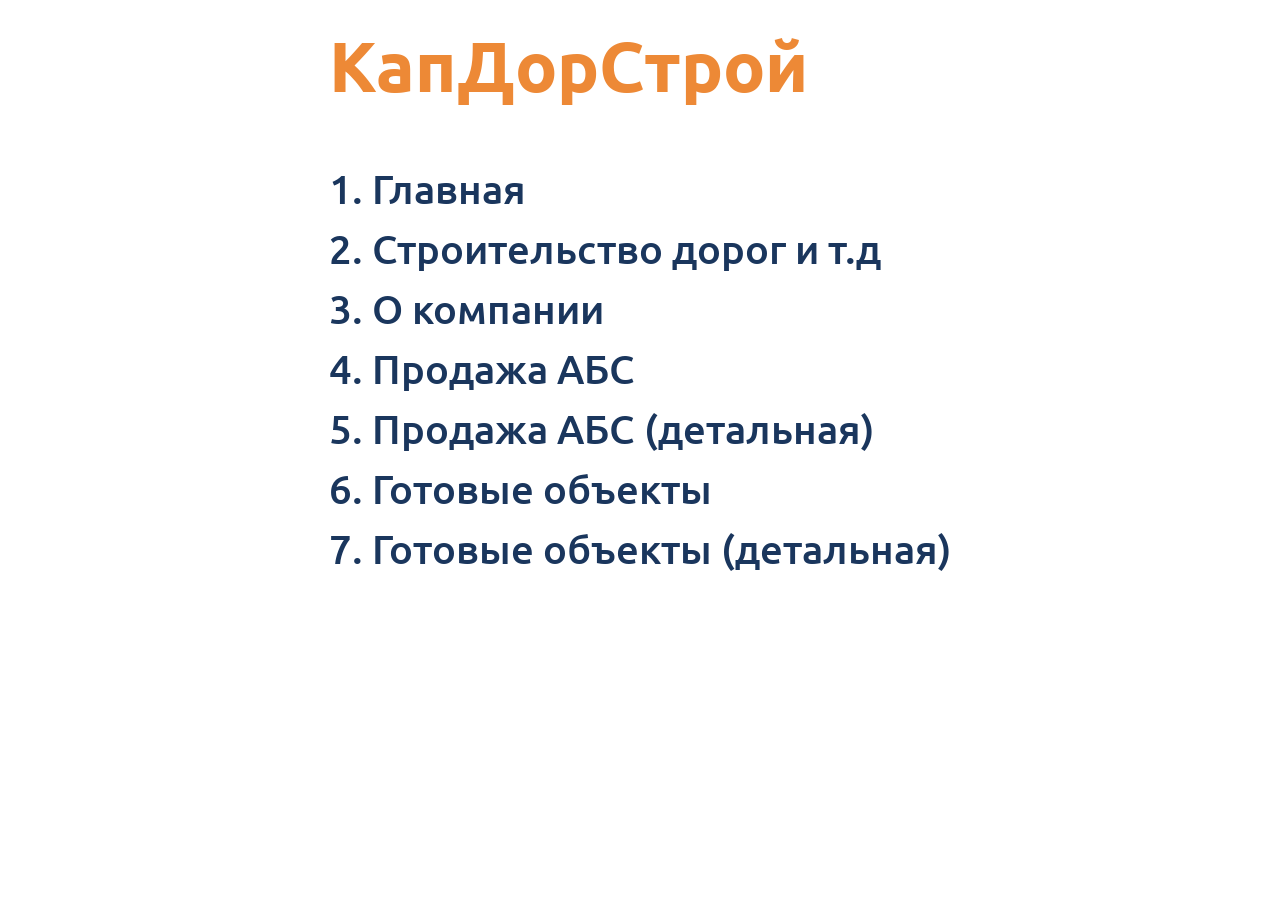
==== commit 2502bd8b: "Added index page" ====
--- a/index.html
+++ b/index.html
@@ -1,1249 +1,76 @@
 <!DOCTYPE html>
-<html lang="ru">
+<html lang="en">
+<head>
+    <meta charset="UTF-8">
+    <meta name="viewport" content="width=device-width, initial-scale=1.0">
+    <link rel="icon" type="image/svg+xml" href="img/svg/favicon.svg">
+    <link rel="stylesheet" href="./css/style.css">
+    <title>КапДорСтрой - Навигация по сайту</title>
+    <style>
+        @font-face {
+            font-family: 'Ubuntu';
+            src: url('fonts/Ubuntu/Ubuntu-Bold.ttf');
+            font-weight: 700;
+            font-style: normal;
+        }
 
-<head>
-    <meta http-equiv="content-type" content="text/html; charset=utf-8">
-    <meta http-equiv="X-UA-Compatible" content="IE=edge">
-    <meta name="viewport" content="width=device-width, initial-scale=1">
-    <jdoc:include type="head" />
-    <!-- <link rel="shortcut icon" type="image/x-icon" href=""> -->
-    <link type="text/css" href="css/bootstrap.css" rel="stylesheet">
-    <link type="text/css" href="css/normalize.css" rel="stylesheet">
-    <link type="text/css" href="css/slick.css" rel="stylesheet">
-    <link type="text/css" href="css/style.css" rel="stylesheet">
-    <script src="https://ajax.googleapis.com/ajax/libs/jquery/1.11.3/jquery.min.js"></script>
-    <script type="text/javascript" src="javascript/slider.js"></script>
-    <script type="text/javascript" src="javascript/slick.min.js"></script>
+        body {
+            background-color: #fff;
+            color: var(--orange);
+            font-family: 'Ubuntu', sans-serif;
+        }
+
+        a {
+            text-decoration: none;
+            color: var(--blue);
+            font-size: clamp(18px, 5vw, 40px);
+            transition: all 0.3s ease;
+        }
+
+        a:hover {
+            color: var(--orange);
+        }
+
+        .container {
+            display: flex;
+            flex-direction: column;
+            justify-content: center;
+            align-items: center;
+            text-align: left;
+        }
+
+        .container h1 {
+            font-size: clamp(32px, 8vw, 70px);
+            text-transform: none;
+        }
+
+        .links {
+            display: flex;
+            flex-direction: column;
+            justify-content: center;
+            gap: 10px;
+        }
+
+        .indexTitle {
+            text-transform: none;
+        }
+    </style>
 </head>
+<body>
+    <div class="container">
+        <div class="content">
+            <h1 class="indexTitle">КапДорСтрой</h1>
 
-<body>
-    <div class="wrapper">
-        <div class="all_cnt">
-            <header>
-                <div class="headerTop">
-                    <div class="container">
-                        <div class="headerInner">
-                            <div class="headerLeft">
-                                <a href="/">
-                                    <img src="./images/svg/headerLogo.svg" alt="">
-                                </a>
-                            </div>
-
-                            <div class="headerRight">
-                                <div class="headerContactTabs">
-                                    <div class="headerContactTab">
-                                        <img src="./images/svg/phone.svg" alt="">
-                                        <a href="tel:+79107943100">+7 (910) 794-31-00</a>
-                                    </div>
-
-                                    <div class="headerContactTab">
-                                        <img src="./images/svg/mark.svg" alt="">
-                                        Н. Новгород, ул. Белинского, 55А
-                                    </div>
-
-                                    <div class="headerContactTab">
-                                        <img src="./images/svg/email.svg" alt="">
-                                        <a href="mailto:kapdorstroi-nn@yandex.ru">kapdorstroi-nn@yandex.ru</a>
-                                    </div>
-
-                                    <div class="headerContactTab headerContactTabTimes">
-                                        ПН-ПТ: 09:00-18:00
-                                    </div>
-                                </div>
-
-                                <div class="headerGetContactBtn openGetContactModal">
-                                    Связаться с нами
-                                </div>
-                            </div>
-                        </div>
-                    </div>
-                </div>
-
-                <div class="headerBottom">
-                    <div class="container">
-                        <div class="headerLinks">
-                            <div class="headerLink">
-                                <a href="./aboutPage.html">О компании</a>
-                            </div>
-
-                            <div class="headerLink uslugiLink">
-                                <a href="#">Услуги</a>
-                                <span class="headerLinkArrow">
-                                    <img src="./images/svg/rightArrowWhite.svg" alt="" class="arrow-white">
-                                    <img src="./images/svg/rightArrowOrange.svg" alt="" class="arrow-orange">
-                                </span>
-
-                                <div class="servicesDropdown" id="servicesDropdown">
-                                    <div class="servicesDropdownInner">
-                                        <div class="servicesDropdownLeft">
-                                            <div class="servicesDropdownList">
-                                                <a href="#" class="servicesDropdownItem" data-submenu="1">Строительство дорог, магистралей, мостов</a>
-                                                <a href="#" class="servicesDropdownItem" data-submenu="2">Инфраструктурное строительство</a>
-                                                <a href="#" class="servicesDropdownItem" data-submenu="3">Битумохранилище</a>
-                                                <a href="#" class="servicesDropdownItem" data-submenu="4">Общестроительные работы</a>
-                                            </div>
-                                        </div>
-
-                                        <div class="servicesDropdownRight">
-                                            <div class="servicesDropdownRightWrapper" data-submenu="1">
-                                                <div class="servicesDropdownRightItem">
-                                                    <a href="#">Подпункт 1.1</a>
-                                                </div>
-                                                <div class="servicesDropdownRightItem">
-                                                    <a href="#">Подпункт 1.2</a>
-                                                </div>
-                                                <div class="servicesDropdownRightItem">
-                                                    <a href="#">Подпункт 1.3</a>
-                                                </div>
-                                            </div>
-                                            <div class="servicesDropdownRightWrapper" data-submenu="2">
-                                                <div class="servicesDropdownRightItem">
-                                                    <a href="#">Подпункт 2.1</a>
-                                                </div>
-                                                <div class="servicesDropdownRightItem">
-                                                    <a href="#">Подпункт 2.2</a>
-                                                </div>
-                                                <div class="servicesDropdownRightItem">
-                                                    <a href="#">Подпункт 2.3</a>
-                                                </div>
-                                            </div>
-                                            <div class="servicesDropdownRightWrapper" data-submenu="3">
-                                                <div class="servicesDropdownRightItem">
-                                                     <a href="#">Подпункт 3.1</a>
-                                                </div>
-                                                <div class="servicesDropdownRightItem">
-                                                    <a href="#">Подпункт 3.2</a>
-                                                </div>
-                                                <div class="servicesDropdownRightItem">
-                                                    <a href="#">Подпункт 3.3</a>
-                                                </div>
-                                            </div>
-                                            <div class="servicesDropdownRightWrapper" data-submenu="4">
-                                                <div class="servicesDropdownRightItem">
-                                                     <a href="#">Подпункт 4.1</a>
-                                                </div>
-                                                <div class="servicesDropdownRightItem">
-                                                    <a href="#">Подпункт 4.2</a>
-                                                </div>
-                                                <div class="servicesDropdownRightItem">
-                                                    <a href="#">Подпункт 4.3</a>
-                                                </div>
-                                            </div>
-                                        </div>
-                                    </div>
-                                </div>
-                            </div>
-
-                            <div class="headerLink absSalesLink">
-                                <a href="#">Продажа АБС</a>
-                               <span class="headerLinkArrow">
-                                    <img src="./images/svg/rightArrowWhite.svg" alt="" class="arrow-white">
-                                    <img src="./images/svg/rightArrowOrange.svg" alt="" class="arrow-orange">
-                                </span>
-
-                                <div class="servicesDropdown" id="absSalesDropdown">
-                                    <div class="servicesDropdownList">
-                                        <a href="#" class="servicesDropdownItem">Крупнозернистый асфальт</a>
-                                        <a href="#" class="servicesDropdownItem">Песчаный асфальтобетон</a>
-                                        <a href="#" class="servicesDropdownItem">Мелкозернистый асфальт</a>
-                                        <a href="#" class="servicesDropdownItem">ШМА</a>
-                                        <a href="#" class="servicesDropdownItem">Цветной асфальт</a>
-                                        <a href="#" class="servicesDropdownItem">Литой асфальт</a>
-                                    </div>
-                                </div>
-                            </div>
-
-                            <div class="headerLink">
-                                <a href="./finishedObjects.html">Готовые объекты</a>
-                            </div>
-
-                            <div class="headerLink">
-                                <a href="#">Вакансии</a>
-                            </div>
-
-                            <div class="headerLink">
-                                <a href="#">Контакты</a>
-                            </div>
-
-                            <div class="headerLink">
-                                <a href="#">Система качества</a>
-                            </div>
-                        </div>
-                    </div>
-                </div>
-            </header>
-
-            <main class="main">
-                <div class="mainBannerSection">
-                    <div class="container">
-                        <div class="mainBannerContent">
-                            <div class="mainBannerLeft">
-                                <div class="mainBannerLeftInfo">
-                                    <div class="h1">
-                                        Строим инфраструктуру с полным производственным циклом
-                                    </div>
-
-                                    <div class="mainBannerDesc">
-                                        Собственные АБЗ, битумный терминал и парк техники — контроль качества от сырья
-                                        до объекта
-                                    </div>
-                                </div>
-
-                                <div class="mainBannerLeftContact">
-                                    <div class="getContactBtn openGetContactModal">
-                                        Оставить заявку
-                                    </div>
-                                </div>
-                            </div>
-
-                            <div class="mainBannerRight">
-                                <img src="./images/svg/reliabilityIcon.svg" alt="">
-                            </div>
-                        </div>
-                    </div>
-                </div>
-
-                <div class="buildRoadsSection">
-                    <div class="buildRoadsBg">
-                        <img src="./images/buildRoadsBg.png" alt="">
-                    </div>
-
-                    <div class="container">
-                        <div class="buildRoadsInner">
-                            <div class="sectionHead">
-                                <div class="h2">
-                                    Строим дороги - создаем будущее
-                                </div>
-
-                                <div class="sectionHeadDesc">
-                                    почему выбирают нас
-                                </div>
-                            </div>
-
-                            <div class="buildRoadsContent">
-                                <div class="buildRoadsContentLeft">
-                                    <div>
-                                        «КапДорСтрой-НН» — ваш надежный партнер в дорожном строительстве. Мы закрываем
-                                        100% ваших потребностей «под ключ» благодаря собственной производственной базе в
-                                        Дзержинске. Почему работа с нами выгодна для вас?
-                                    </div>
-
-                                    <ul>
-                                        <li>
-                                            Экономия до 30% бюджета. Вы платите за материал, а не за цепочку
-                                            посредников. Собственные АБЗ, битумохранилище и полный контроль производства
-                                            позволяют нам предлагать одни из самых выгодных цен в регионе без
-                                            компромиссов по качеству.
-                                        </li>
-
-                                        <li>
-                                            Гарантия качества на каждом этапе. Мы сами производим материалы, храним
-                                            битум в идеальных условиях (4 вертикальных резервуара) и укладываем
-                                            покрытие. Сквозной контроль от сырья до сдачи объекта исключает брак.
-                                        </li>
-
-                                        <li>
-                                            Скорость и надежность. Собственный парк спецтехники позволяет нам оперативно
-                                            развернуться на объекте и выполнить работы любой сложности в сжатые сроки,
-                                            не ожидая подрядчиков.
-                                        </li>
-
-                                        <li>
-                                            Мы растем вместе с вами. В 2026 году мы запускаем третий АБЗ мощностью 240
-                                            т/ч — это значит, что наши возможности и скорость выполнения ваших заказов
-                                            увеличатся в разы.
-                                        </li>
-                                    </ul>
-
-                                    <div>
-                                        С кем мы работаем:Ищем партнеров среди федеральных сетей (АвтоДор, OZON,
-                                        Wildberries), крупных застройщиков и дорожных компаний, которые ценят качество,
-                                        но не хотят содержать свои заводы. Участвуем в тендерах с госзаказчиками
-                                        (высокая репутация и прозрачность). Ваш объект — наша задача. Звоните, чтобы
-                                        рассчитать смету!
-                                    </div>
-                                </div>
-
-                                <div class="buildRoadsContentRight">
-                                    <div class="buildRoadsAdvantageCards">
-                                        <div class="buildRoadsAdvantageCard gray">
-                                            работаем
-
-                                            <span>с 1999г</span>
-                                        </div>
-
-                                        <div class="buildRoadsAdvantageCard gray">
-                                            <img src="./images/buildRoadsAdvantageCards/1.png" alt="">
-                                        </div>
-
-                                        <div class="buildRoadsAdvantageCard gray">
-                                            <span>Качество,</span>
-
-                                            выдерживающее нагрузку
-                                        </div>
-
-                                        <div class="buildRoadsAdvantageCard gray">
-                                            <img src="./images/buildRoadsAdvantageCards/2.png" alt="">
-                                        </div>
-
-                                        <div class="buildRoadsAdvantageCard blue">
-                                            <div class="buildRoadsAdvantageCardTop">
-                                                <span>14 000</span>
-
-                                                м<sup>2</sup>
-                                            </div>
-
-                                            <div class="buildRoadsAdvantageCardBottom">
-                                                битумохранилище
-                                            </div>
-                                        </div>
-                                    </div>
-
-                                    <div class="buildRoadsDetailsBtn">
-                                        Подробнее
-
-                                        <img src="./images/svg/rightArrowWhite.svg" alt="">
-                                    </div>
-                                </div>
-                            </div>
-                        </div>
-                    </div>
-                </div>
-
-                <div class="objectsSection">
-                    <div class="objectsBg">
-                        <img src="./images/objectsBg.png" alt="">
-                    </div>
-
-                    <div class="container">
-                        <div class="objectsInner">
-                            <div class="sectionHead">
-                                <div class="h2">
-                                    Объекты, которые меняют города
-                                </div>
-
-                                <div class="sectionHeadDesc">
-                                    От дорог до благоустройства
-                                </div>
-                            </div>
-
-                            <div class="objectsContent">
-                                <div class="objectsContentLeft">
-                                    <a href="./roadConstructionPage.html" class="objectsCard">
-                                        <div class="objectsCardImage">
-                                            <img src="./images/objectCards/1.png" alt="">
-                                        </div>
-
-                                        <div class="objectsCardTitle">
-                                            Строительство дорог, магистралей, мостов
-                                        </div>
-                                    </a>
-                                </div>
-
-                                <div class="objectsContentRight">
-                                    <div class="objectsCard">
-                                        <div class="objectsCardImage">
-                                            <img src="./images/objectCards/2.png" alt="">
-                                        </div>
-
-                                        <div class="objectsCardTitle">
-                                            Инфраструктурное строительство
-                                        </div>
-                                    </div>
-
-                                    <div class="objectsCard">
-                                        <div class="objectsCardImage">
-                                            <img src="./images/objectCards/3.png" alt="">
-                                        </div>
-
-                                        <div class="objectsCardTitle">
-                                            Битумохранилище
-                                        </div>
-                                    </div>
-
-                                    <div class="objectsCard">
-                                        <div class="objectsCardImage">
-                                            <img src="./images/objectCards/4.png" alt="">
-                                        </div>
-
-                                        <div class="objectsCardTitle">
-                                            Продажа асфальта
-                                        </div>
-                                    </div>
-
-                                    <div class="objectsCard">
-                                        <div class="objectsCardImage">
-                                            <img src="./images/objectCards/5.png" alt="">
-                                        </div>
-
-                                        <div class="objectsCardTitle">
-                                            Общестроительные работы
-                                        </div>
-                                    </div>
-                                </div>
-                            </div>
-                        </div>
-                    </div>
-                </div>
-
-                <div class="dealsSection">
-                    <div class="container">
-                        <div class="dealsSectionInner">
-                            <div class="sectionHead">
-                                <div class="h2">
-                                    Выгодные предложения
-                                </div>
-
-                                <div class="sectionHeadDesc">
-                                    акции
-                                </div>
-                            </div>
-                        </div>
-
-                        <div class="dealsContent">
-                            <div class="dealsSliderWrapper">
-                                <div class="dealsSlider">
-                                    <div class="dealsCard">
-                                        <div class="dealsCardImage">
-                                            <img src="./images/dealsCards/1.png" alt="">
-                                        </div>
-
-                                        <div class="dealsCardInfo">
-                                            <div class="dealsCardTitle">
-                                                Скидка на хранение битума
-                                            </div>
-
-                                            <div class="dealsCardDesc">
-                                                Снижаем тариф на хранение битума в наших резервуарах при заключении
-                                                долгосрочного договора
-                                            </div>
-
-                                            <div class="dealsCardButtons">
-                                                <div class="dealsCardGetContactBtn openGetContactModal">
-                                                    Оставить заявку
-                                                </div>
-
-                                                <a href="#" class="dealsCardAllSharesLink">
-                                                    Все акции
-                                                    <img src="./images/svg/rightArrowWhite.svg" alt="">
-                                                </a>
-                                            </div>
-                                        </div>
-                                    </div>
-
-                                    <div class="dealsCard">
-                                        <div class="dealsCardImage">
-                                            <img src="./images/dealsCards/1.png" alt="">
-                                        </div>
-
-                                        <div class="dealsCardInfo">
-                                            <div class="dealsCardTitle">
-                                                Скидка на хранение битума
-                                            </div>
-
-                                            <div class="dealsCardDesc">
-                                                Снижаем тариф на хранение битума в наших резервуарах при заключении
-                                                долгосрочного договора
-                                            </div>
-
-                                            <div class="dealsCardButtons">
-                                                <div class="dealsCardGetContactBtn openGetContactModal">
-                                                    Оставить заявку
-                                                </div>
-
-                                                <a href="#" class="dealsCardAllSharesLink">
-                                                    Все акции
-                                                    <img src="./images/svg/rightArrowWhite.svg" alt="">
-                                                </a>
-                                            </div>
-                                        </div>
-                                    </div>
-
-                                    <div class="dealsCard">
-                                        <div class="dealsCardImage">
-                                            <img src="./images/dealsCards/1.png" alt="">
-                                        </div>
-
-                                        <div class="dealsCardInfo">
-                                            <div class="dealsCardTitle">
-                                                Скидка на хранение битума
-                                            </div>
-
-                                            <div class="dealsCardDesc">
-                                                Снижаем тариф на хранение битума в наших резервуарах при заключении
-                                                долгосрочного договора
-                                            </div>
-
-                                            <div class="dealsCardButtons">
-                                                <div class="dealsCardGetContactBtn openGetContactModal">
-                                                    Оставить заявку
-                                                </div>
-
-                                                <a href="#" class="dealsCardAllSharesLink">
-                                                    Все акции
-                                                    <img src="./images/svg/rightArrowWhite.svg" alt="">
-                                                </a>
-                                            </div>
-                                        </div>
-                                    </div>
-                                </div>
-
-                                <div class="dealsDots"></div>
-                            </div>
-                        </div>
-                    </div>
-                </div>
-
-                <div class="asphaltTypesSection">
-                    <div class="asphaltTypesSectionBg">
-                        <img src="./images/asphaltTypesSectionBg.png" alt="">
-                    </div>
-
-                    <div class="container">
-                        <div class="asphaltTypesInner">
-                            <div class="sectionHeadFlex">
-                                <div class="sectionHeadLeft">
-                                    <div class="h2">
-                                        Виды асфальта, которые производим
-                                    </div>
-
-                                    <div class="sectionHeadDesc">
-                                        соответствуют ГОСТ, отгружаем оптом
-                                    </div>
-                                </div>
-
-                                <div class="sectionHeadRight">
-                                    <a href="#" class="goCatalogBtn">
-                                        Перейти в каталог
-
-                                        <img src="./images/svg/rightArrowOrange.svg" alt="">
-                                    </a>
-                                </div>
-                            </div>
-
-                            <div class="asphaltTypesContent">
-                                <div class="asphaltTypesTabs">
-                                    <div class="asphaltTypesTab active" data-tab="1">
-                                        Новый ГОСТ
-                                    </div>
-
-                                    <div class="asphaltTypesTab" data-tab="2">
-                                        Старый ГОСТ
-                                    </div>
-                                </div>
-
-                                <div class="asphaltTypesCards" data-tab="1">
-                                    <div class="asphaltTypesCard">
-                                        <div class="asphaltTypesCardImage">
-                                            <img src="./images/asphaltTypesCards/1.png" alt="">
-                                        </div>
-
-                                        <div class="asphaltTypesCardTitle">
-                                            Крупнозернистый асфальт
-                                        </div>
-
-                                        <a href="#" class="readMoreLink">
-                                            Подробнее
-
-                                            <img src="./images/svg/rightArrowWhite.svg" alt="">
-                                        </a>
-                                    </div>
-
-                                    <div class="asphaltTypesCard">
-                                        <div class="asphaltTypesCardImage">
-                                            <img src="./images/asphaltTypesCards/2.png" alt="">
-                                        </div>
-
-                                        <div class="asphaltTypesCardTitle">
-                                            Мелкозернистый асфальт
-                                        </div>
-
-                                        <a href="#" class="readMoreLink">
-                                            Подробнее
-
-                                            <img src="./images/svg/rightArrowWhite.svg" alt="">
-                                        </a>
-                                    </div>
-
-                                    <div class="asphaltTypesCard">
-                                        <div class="asphaltTypesCardImage">
-                                            <img src="./images/asphaltTypesCards/3.png" alt="">
-                                        </div>
-
-                                        <div class="asphaltTypesCardTitle">
-                                            Песчаный асфальтобетон
-                                        </div>
-
-                                        <a href="#" class="readMoreLink">
-                                            Подробнее
-
-                                            <img src="./images/svg/rightArrowWhite.svg" alt="">
-                                        </a>
-                                    </div>
-
-                                    <div class="asphaltTypesCard">
-                                        <div class="asphaltTypesCardImage">
-                                            <img src="./images/asphaltTypesCards/4.png" alt="">
-                                        </div>
-
-                                        <div class="asphaltTypesCardTitle">
-                                            ЩМА
-                                        </div>
-
-                                        <a href="#" class="readMoreLink">
-                                            Подробнее
-
-                                            <img src="./images/svg/rightArrowWhite.svg" alt="">
-                                        </a>
-                                    </div>
-
-                                    <div class="asphaltTypesCard">
-                                        <div class="asphaltTypesCardImage">
-                                            <img src="./images/asphaltTypesCards/5.png" alt="">
-                                        </div>
-
-                                        <div class="asphaltTypesCardTitle">
-                                            Красный асфальт
-                                        </div>
-
-                                        <a href="#" class="readMoreLink">
-                                            Подробнее
-
-                                            <img src="./images/svg/rightArrowWhite.svg" alt="">
-                                        </a>
-                                    </div>
-
-                                    <div class="asphaltTypesCard">
-                                        <div class="asphaltTypesCardImage">
-                                            <img src="./images/asphaltTypesCards/6.png" alt="">
-                                        </div>
-
-                                        <div class="asphaltTypesCardTitle">
-                                            Литой асфальт
-                                        </div>
-
-                                        <a href="#" class="readMoreLink">
-                                            Подробнее
-
-                                            <img src="./images/svg/rightArrowWhite.svg" alt="">
-                                        </a>
-                                    </div>
-                                </div>
-
-                                <div class="asphaltTypesCards" data-tab="2">
-                                    <div class="asphaltTypesCard">
-                                        <div class="asphaltTypesCardImage">
-                                            <img src="./images/asphaltTypesCards/5.png" alt="">
-                                        </div>
-
-                                        <div class="asphaltTypesCardTitle">
-                                            Красный асфальт
-                                        </div>
-
-                                        <a href="#" class="readMoreLink">
-                                            Подробнее
-
-                                            <img src="./images/svg/rightArrowWhite.svg" alt="">
-                                        </a>
-                                    </div>
-
-                                    <div class="asphaltTypesCard">
-                                        <div class="asphaltTypesCardImage">
-                                            <img src="./images/asphaltTypesCards/6.png" alt="">
-                                        </div>
-
-                                        <div class="asphaltTypesCardTitle">
-                                            Литой асфальт
-                                        </div>
-
-                                        <a href="#" class="readMoreLink">
-                                            Подробнее
-
-                                            <img src="./images/svg/rightArrowWhite.svg" alt="">
-                                        </a>
-                                    </div>
-
-                                    <div class="asphaltTypesCard">
-                                        <div class="asphaltTypesCardImage">
-                                            <img src="./images/asphaltTypesCards/4.png" alt="">
-                                        </div>
-
-                                        <div class="asphaltTypesCardTitle">
-                                            ЩМА
-                                        </div>
-
-                                        <a href="#" class="readMoreLink">
-                                            Подробнее
-
-                                            <img src="./images/svg/rightArrowWhite.svg" alt="">
-                                        </a>
-                                    </div>
-
-                                    <div class="asphaltTypesCard">
-                                        <div class="asphaltTypesCardImage">
-                                            <img src="./images/asphaltTypesCards/2.png" alt="">
-                                        </div>
-
-                                        <div class="asphaltTypesCardTitle">
-                                            Мелкозернистый асфальт
-                                        </div>
-
-                                        <a href="#" class="readMoreLink">
-                                            Подробнее
-
-                                            <img src="./images/svg/rightArrowWhite.svg" alt="">
-                                        </a>
-                                    </div>
-
-                                    <div class="asphaltTypesCard">
-                                        <div class="asphaltTypesCardImage">
-                                            <img src="./images/asphaltTypesCards/3.png" alt="">
-                                        </div>
-
-                                        <div class="asphaltTypesCardTitle">
-                                            Песчаный асфальтобетон
-                                        </div>
-
-                                        <a href="#" class="readMoreLink">
-                                            Подробнее
-
-                                            <img src="./images/svg/rightArrowWhite.svg" alt="">
-                                        </a>
-                                    </div>
-
-                                    <div class="asphaltTypesCard">
-                                        <div class="asphaltTypesCardImage">
-                                            <img src="./images/asphaltTypesCards/1.png" alt="">
-                                        </div>
-
-                                        <div class="asphaltTypesCardTitle">
-                                            Крупнозернистый асфальт
-                                        </div>
-
-                                        <a href="#" class="readMoreLink">
-                                            Подробнее
-
-                                            <img src="./images/svg/rightArrowWhite.svg" alt="">
-                                        </a>
-                                    </div>
-                                </div>
-                            </div>
-                        </div>
-                    </div>
-                </div>
-
-                <div class="finishedObjectsSection">
-                    <div class="finishedObjectsSectionBg">
-                        <img src="./images/finishedObjectsBg.png" alt="">
-                    </div>
-
-                    <div class="container">
-                        <div class="finishedObjectsInner">
-                            <div class="sectionHeadFlex alignFlexEnd">
-                                <div class="sectionHeadLeft">
-                                    <div class="h2">
-                                        Готовые объекты
-                                    </div>
-
-                                    <div class="sectionHeadDesc">
-                                        наша работа на деле
-                                    </div>
-                                </div>
-
-                                <div class="sectionHeadRight">
-                                    <a href="#" class="goCatalogBtn">
-                                        Смотреть все объекты
-
-                                        <img src="./images/svg/rightArrowOrange.svg" alt="">
-                                    </a>
-                                </div>
-                            </div>
-
-                            <div class="finishedObjectsContent">
-                                <div class="finishedObjectsCards">
-                                    <div class="finishedObjectsCard hasLink">
-                                        <div class="finishedObjectsCardSlider">
-                                            <div class="finishedObjectsCardSlide">
-                                                <div class="finishedObjectsCardImage">
-                                                    <img src="./images/finishedObjectsCards/1.png" alt="">
-                                                </div>
-                                            </div>
-                                            <div class="finishedObjectsCardSlide">
-                                                <div class="finishedObjectsCardImage">
-                                                    <img src="./images/finishedObjectsCards/2.png" alt="">
-                                                </div>
-                                            </div>
-                                            <div class="finishedObjectsCardSlide">
-                                                <div class="finishedObjectsCardImage">
-                                                    <img src="./images/finishedObjectsCards/3.png" alt="">
-                                                </div>
-                                            </div>
-                                        </div>
-
-                                        <div class="finishedObjectsCardInfo">
-                                            <div class="finishedObjectsCardTitle">
-                                                Магазин Пятёрочка
-                                            </div>
-                                            <div class="finishedObjectsCardDesc">
-                                                Асфальтирование парковки и благоустройство прилегающей территории
-                                            </div>
-                                            <div class="finishedObjectsCardSize">
-                                                <img src="./images/svg/size.svg" alt="">
-                                                00 000 м2
-                                            </div>
-
-                                            <a href="#" class="finishedObjectsCardMoreLink">
-                                                Подробнее
-
-                                                <img src="./images/svg/rightArrowWhite.svg" alt="">
-                                            </a>
-                                        </div>
-                                    </div>
-
-                                    <div class="finishedObjectsCard hasLink">
-                                        <div class="finishedObjectsCardSlider">
-                                            <div class="finishedObjectsCardSlide">
-                                                <div class="finishedObjectsCardImage">
-                                                    <img src="./images/finishedObjectsCards/2.png" alt="">
-                                                </div>
-                                            </div>
-                                            <div class="finishedObjectsCardSlide">
-                                                <div class="finishedObjectsCardImage">
-                                                    <img src="./images/finishedObjectsCards/1.png" alt="">
-                                                </div>
-                                            </div>
-                                            <div class="finishedObjectsCardSlide">
-                                                <div class="finishedObjectsCardImage">
-                                                    <img src="./images/finishedObjectsCards/3.png" alt="">
-                                                </div>
-                                            </div>
-                                        </div>
-
-                                        <div class="finishedObjectsCardInfo">
-                                            <div class="finishedObjectsCardTitle">
-                                                МКР “Цветы”
-                                            </div>
-                                            <div class="finishedObjectsCardDesc">
-                                                Благоустройство придомовых территорий и озеленение
-                                            </div>
-                                            <div class="finishedObjectsCardSize">
-                                                <img src="./images/svg/size.svg" alt="">
-                                                00 000 м2
-                                            </div>
-
-                                            <a href="#" class="finishedObjectsCardMoreLink">
-                                                Подробнее
-
-                                                <img src="./images/svg/rightArrowWhite.svg" alt="">
-                                            </a>
-                                        </div>
-                                    </div>
-
-                                    <div class="finishedObjectsCard hasLink">
-                                        <div class="finishedObjectsCardSlider">
-                                            <div class="finishedObjectsCardSlide">
-                                                <div class="finishedObjectsCardImage">
-                                                    <img src="./images/finishedObjectsCards/3.png" alt="">
-                                                </div>
-                                            </div>
-                                            <div class="finishedObjectsCardSlide">
-                                                <div class="finishedObjectsCardImage">
-                                                    <img src="./images/finishedObjectsCards/1.png" alt="">
-                                                </div>
-                                            </div>
-                                            <div class="finishedObjectsCardSlide">
-                                                <div class="finishedObjectsCardImage">
-                                                    <img src="./images/finishedObjectsCards/2.png" alt="">
-                                                </div>
-                                            </div>
-                                        </div>
-
-                                        <div class="finishedObjectsCardInfo">
-                                            <div class="finishedObjectsCardTitle">
-                                                ул. Кожевенная
-                                            </div>
-
-                                            <div class="finishedObjectsCardDesc">
-                                                Капитальный ремонт участка дороги
-                                            </div>
-
-                                            <div class="finishedObjectsCardSize">
-                                                <img src="./images/svg/size.svg" alt="">
-                                                00 000 м2
-                                            </div>
-
-                                            <a href="#" class="finishedObjectsCardMoreLink">
-                                                Подробнее
-
-                                                <img src="./images/svg/rightArrowWhite.svg" alt="">
-                                            </a>
-                                        </div>
-                                    </div>
-
-                                    <div class="finishedObjectsCard hasLink">
-                                        <div class="finishedObjectsCardSlider">
-                                            <div class="finishedObjectsCardSlide">
-                                                <div class="finishedObjectsCardImage">
-                                                    <img src="./images/finishedObjectsCards/4.png" alt="">
-                                                </div>
-                                            </div>
-                                            <div class="finishedObjectsCardSlide">
-                                                <div class="finishedObjectsCardImage">
-                                                    <img src="./images/finishedObjectsCards/3.png" alt="">
-                                                </div>
-                                            </div>
-                                            <div class="finishedObjectsCardSlide">
-                                                <div class="finishedObjectsCardImage">
-                                                    <img src="./images/finishedObjectsCards/1.png" alt="">
-                                                </div>
-                                            </div>
-                                        </div>
-
-                                        <div class="finishedObjectsCardInfo">
-                                            <div class="finishedObjectsCardTitle">
-                                                Диллерский центр “Скания”
-                                            </div>
-                                            <div class="finishedObjectsCardDesc">
-                                                Устройство новой парковки и ремонт прилегающей территории
-                                            </div>
-                                            <div class="finishedObjectsCardSize">
-                                                <img src="./images/svg/size.svg" alt="">
-                                                00 000 м2
-                                            </div>
-
-                                            <a href="#" class="finishedObjectsCardMoreLink">
-                                                Подробнее
-
-                                                <img src="./images/svg/rightArrowWhite.svg" alt="">
-                                            </a>
-                                        </div>
-                                    </div>
-
-                                    <div class="finishedObjectsCard hasLink">
-                                        <div class="finishedObjectsCardSlider">
-                                            <div class="finishedObjectsCardSlide">
-                                                <div class="finishedObjectsCardImage">
-                                                    <img src="./images/finishedObjectsCards/5.png" alt="">
-                                                </div>
-                                            </div>
-                                            <div class="finishedObjectsCardSlide">
-                                                <div class="finishedObjectsCardImage">
-                                                    <img src="./images/finishedObjectsCards/2.png" alt="">
-                                                </div>
-                                            </div>
-                                            <div class="finishedObjectsCardSlide">
-                                                <div class="finishedObjectsCardImage">
-                                                    <img src="./images/finishedObjectsCards/4.png" alt="">
-                                                </div>
-                                            </div>
-                                        </div>
-
-                                        <div class="finishedObjectsCardInfo">
-                                            <div class="finishedObjectsCardTitle">
-                                                г. Дзержинск
-                                            </div>
-                                            <div class="finishedObjectsCardDesc">
-                                                Благоустройство общественных пространств
-                                            </div>
-                                            <div class="finishedObjectsCardSize">
-                                                <img src="./images/svg/size.svg" alt="">
-                                                00 000 м2
-                                            </div>
-
-                                            <a href="#" class="finishedObjectsCardMoreLink">
-                                                Подробнее
-
-                                                <img src="./images/svg/rightArrowWhite.svg" alt="">
-                                            </a>
-                                        </div>
-                                    </div>
-
-                                    <div class="finishedObjectsCard hasLink">
-                                        <div class="finishedObjectsCardSlider">
-                                            <div class="finishedObjectsCardSlide">
-                                                <div class="finishedObjectsCardImage">
-                                                    <img src="./images/finishedObjectsCards/1.png" alt="">
-                                                </div>
-                                            </div>
-                                            <div class="finishedObjectsCardSlide">
-                                                <div class="finishedObjectsCardImage">
-                                                    <img src="./images/finishedObjectsCards/5.png" alt="">
-                                                </div>
-                                            </div>
-                                            <div class="finishedObjectsCardSlide">
-                                                <div class="finishedObjectsCardImage">
-                                                    <img src="./images/finishedObjectsCards/2.png" alt="">
-                                                </div>
-                                            </div>
-                                        </div>
-
-                                        <div class="finishedObjectsCardInfo">
-                                            <div class="finishedObjectsCardTitle">
-                                                Магазин Пятёрочка
-                                            </div>
-                                            <div class="finishedObjectsCardDesc">
-                                                Асфальтирование парковки и благоустройство прилегающей территории
-                                            </div>
-                                            <div class="finishedObjectsCardSize">
-                                                <img src="./images/svg/size.svg" alt="">
-                                                00 000 м2
-                                            </div>
-
-                                            <a href="#" class="finishedObjectsCardMoreLink">
-                                                Подробнее
-
-                                                <img src="./images/svg/rightArrowWhite.svg" alt="">
-                                            </a>
-                                        </div>
-                                    </div>
-                                </div>
-                            </div>
-                        </div>
-                    </div>
-                </div>
-
-                <div class="ourPartnersSection">
-                    <div class="container">
-                        <div class="ourPartnersInner">
-                            <div class="sectionHead">
-                                <div class="h2">
-                                    Наши партнеры
-                                </div>
-                            </div>
-
-                            <div class="ourPartnersCards">
-                                <div class="ourPartnersCard">
-                                    <img src="./images/ourPartnersCards/1.png" alt="">
-                                </div>
-
-                                <div class="ourPartnersCard">
-                                    <img src="./images/ourPartnersCards/2.png" alt="">
-                                </div>
-
-                                <div class="ourPartnersCard">
-                                    <img src="./images/ourPartnersCards/3.png" alt="">
-                                </div>
-
-                                <div class="ourPartnersCard">
-                                    <img src="./images/ourPartnersCards/4.png" alt="">
-                                </div>
-
-                                <div class="ourPartnersCard">
-                                    <img src="./images/ourPartnersCards/5.png" alt="">
-                                </div>
-
-                                 <div class="ourPartnersCard">
-                                    <img src="./images/ourPartnersCards/1.png" alt="">
-                                </div>
-
-                                <div class="ourPartnersCard">
-                                    <img src="./images/ourPartnersCards/2.png" alt="">
-                                </div>
-
-                                <div class="ourPartnersCard">
-                                    <img src="./images/ourPartnersCards/3.png" alt="">
-                                </div>
-
-                                <div class="ourPartnersCard">
-                                    <img src="./images/ourPartnersCards/4.png" alt="">
-                                </div>
-
-                                <div class="ourPartnersCard">
-                                    <img src="./images/ourPartnersCards/5.png" alt="">
-                                </div>
-                            </div>
-                        </div>
-                    </div>
-                </div>
-            </main>
-        </div>
-
-        <footer class="footer">
-            <div class="footerInner">
-                <div class="container">
-                    <div class="footerContent">
-                        <div class="footerContentLeft">
-                            <div class="footerLogo">
-                                <img src="./images/svg/footerLogo.svg" alt="">
-                            </div>
-
-                            <div class="footerContacts">
-                                <div class="footerContactsNumbers">
-                                    <div class="footerContactsNumber">
-                                        <img src="./images/svg/phone.svg" alt="">
-
-                                        +7 (831) 262-11-51
-                                    </div>
-
-                                    <div class="footerContactsNumber">
-                                        <img src="./images/svg/phone.svg" alt="">
-
-                                        +7 (831) 262-11-55
-                                    </div>
-                                </div>
-
-                                <div class="footerContactsEmail">
-                                    <img src="./images/svg/email.svg" alt="">
-
-                                    kapdorstroi-nn@ya.ru
-                                </div>
-
-                                <div class="footerContactsPlace">
-                                    <div class="footerContactsAddress">
-                                        <img src="./images/svg/mark.svg" alt="">
-
-                                        Н. Новгород, ул. Белинского, 55А
-                                    </div>
-
-                                    <div class="footerContactsTimes">
-                                        ПН-ПТ: 09:00-18:00
-                                    </div>
-                                </div>
-                            </div>
-
-                            <div class="footerGetContactBtn openGetContactModal">
-                                Связаться с нами
-                            </div>
-                        </div>
-
-                        <div class="footerContentRight">
-                            <div class="maps fade-in" id="map"></div>
-                        </div>
-                    </div>
-
-                    <div class="footerCopyright">
-                        <div class="footerCopyrightLeft">
-                            <div class="footerCopyrightLeftLinks">
-                                <a href="./aboutPage.html">
-                                    О компании
-                                </a>
-
-                                <a href="#">
-                                    Услуги
-                                </a>
-
-                                <a href="./absSales.html">
-                                    Продажа АБС
-                                </a>
-
-                                <a href="./finishedObjects.html">
-                                    Готовые объекты
-                                </a>
-
-                                <a href="#">
-                                    Вакансии
-                                </a>
-
-                                <a href="#">
-                                    Контакты
-                                </a>
-                            </div>
-                        </div>
-
-                        <div class="footerCopyrightRight">
-                            <div class="footerCopyrightRightData">
-                                ©2026 ООО “КАПДОРСТРОЙ”
-                            </div>
-
-                            <div class="footerCopyrightRightLinks">
-                                <a href="#">
-                                    Политика обработки персональных данных
-                                </a>
-
-                                <a href="#">
-                                    Согласие на обработку персональных данных
-                                </a>
-                            </div>
-                        </div>
-                    </div>
-                </div>
-            </div>
-        </footer>
-
-
-        <div class="modalOverlay">
-            <div class="modalWindow">
-                <button class="modalClose" type="button">
-                    <img src="./images/svg/modalForm/closeModal.svg" alt="">
-                </button>
-
-                <div class="modalTitle">
-                    Нужна консультация?
-                </div>
-
-                <div class="modalDesc">
-                    Оставьте контакты — мы поможем подобрать материалы и рассчитать бюджет
-                </div>
-
-                <form class="modalForm" action="#">
-                    <div class="modalFormRow">
-                        <div class="modalFormGroup">
-                            <div class="modalFormGroupInput">
-                                <img src="./images/svg/modalForm/userName.svg" alt="">
-
-                                <input type="text" placeholder="Ваше имя.." required> 
-                            </div>
-                        </div>
-
-                        <div class="modalFormGroup">
-                            <div class="modalFormGroupInput">
-                                <img src="./images/svg/modalForm/phone.svg" alt="">
-
-                                <input type="text" placeholder="+7 (___) ___-__-__" required>
-                            </div>
-                        </div>
-                    </div>
-
-                    <div class="modalFormSubmitRow">
-                        <button class="modalFormSubmitBtn" type="submit">
-                            Отправить заявку
-                        </button>
-
-                        <div class="modalFormAgreement">
-                            <label class="modalCheckboxWrap">
-                                <input type="checkbox" required>
-                                <span class="modalCheckboxCustom">
-                                    <img src="./images/svg/modalForm/checkboxCheck.svg" alt="">
-                                </span>
-                            </label>
-                            <span>
-                                Нажимая “Отправить” Вы соглашаетесь на сбор персональных данных с целью обработки запроса. С <a href="#">условиями политики и согласия</a> ознакомлен
-                            </span>
-                        </div>
-                    </div>
-
-                    <div class="modalFormContactRow">
-                        <div class="modalFormContactRowTitle">
-                            Или свяжитесь с нами: 
-                        </div>
-
-                        <div class="modalFormContactRowInfo">
-                            <div class="modalFormContactRowInfoPhone">
-                                <img src="./images/svg/modalForm/smallPhone.svg" alt="">
-
-                                <a href="tel:+79107943100">
-                                    +7 (910) 794-31-00
-                                </a>
-                            </div>
-
-                            <div class="modalFormContactRowInfoEmail">
-                                <img src="./images/svg/modalForm/smallEmail.svg" alt="">
-                                
-                                <a href="mailto:kapdorstroi-nn@yandex.ru">
-                                    kapdorstroi-nn@yandex.ru
-                                </a>
-                            </div>
-                        </div>
-                    </div>
-                </form>
+            <div class="links">
+                <a href="./main.html" target="_blank">1. Главная</a>
+                <a href="./roadConstructionPage.html" target="_blank">2. Строительство дорог и т.д</a>
+                <a href="./aboutPage.html" target="_blank">3. О компании</a>
+                <a href="./absSales.html" target="_blank">4. Продажа АБС</a>
+                <a href="./absSalesInfoPage.html" target="_blank">5. Продажа АБС (детальная)</a>
+                <a href="./finishedObjects.html" target="_blank">6. Готовые объекты</a>
+                <a href="./finishedObjectPage.html" target="_blank">7. Готовые объекты (детальная) </a>
             </div>
         </div>
     </div>
-
-    <script src="https://api-maps.yandex.ru/2.1/?lang=ru_RU&amp;apikey=6a0a70e3-b1fe-4c23-ab8b-779377082ed2"
-        type="text/javascript"></script>
-
-    <script type="text/javascript" src="javascript/main.js"></script>
 </body>
-
 </html>
--- a/css/style.css
+++ b/css/style.css
@@ -500,7 +500,6 @@
 .servicesDropdownInner {
     display: flex;
     gap: 40px;
-    white-space: nowrap;
 }
 
 .servicesDropdownLeft {
@@ -519,12 +518,13 @@
     flex-direction: column;
     gap: 20px;
     flex: 0 0 auto;
+    width: 280px; 
     min-width: 280px;
+    max-width: 280px;
     opacity: 0;
     visibility: hidden;
     transition: opacity 0.3s ease, visibility 0.3s ease;
     overflow: hidden;
-    max-width: 0;
     padding: 0;
 }
 
@@ -534,7 +534,6 @@
     max-width: 280px;
     padding-left: 0;
 }
-
 .servicesDropdown.active {
     display: block;
     opacity: 1;
@@ -667,13 +666,15 @@
     line-height: 110%;
     color: var(--blue);
     transition: all 0.3s ease;
-    display: inline-block;
-    width: auto;
+    display: block; 
+    width: 100%;
     border-bottom: 1px solid transparent;
     padding-right: 5px;
-    white-space: nowrap;
-}
-
+    white-space: normal;
+    word-wrap: break-word;
+    overflow-wrap: break-word;
+    word-break: break-word; 
+}
 .servicesDropdownRightWrapper a:hover {
     color: var(--orange);
     border-bottom: 1px solid var(--orange);
